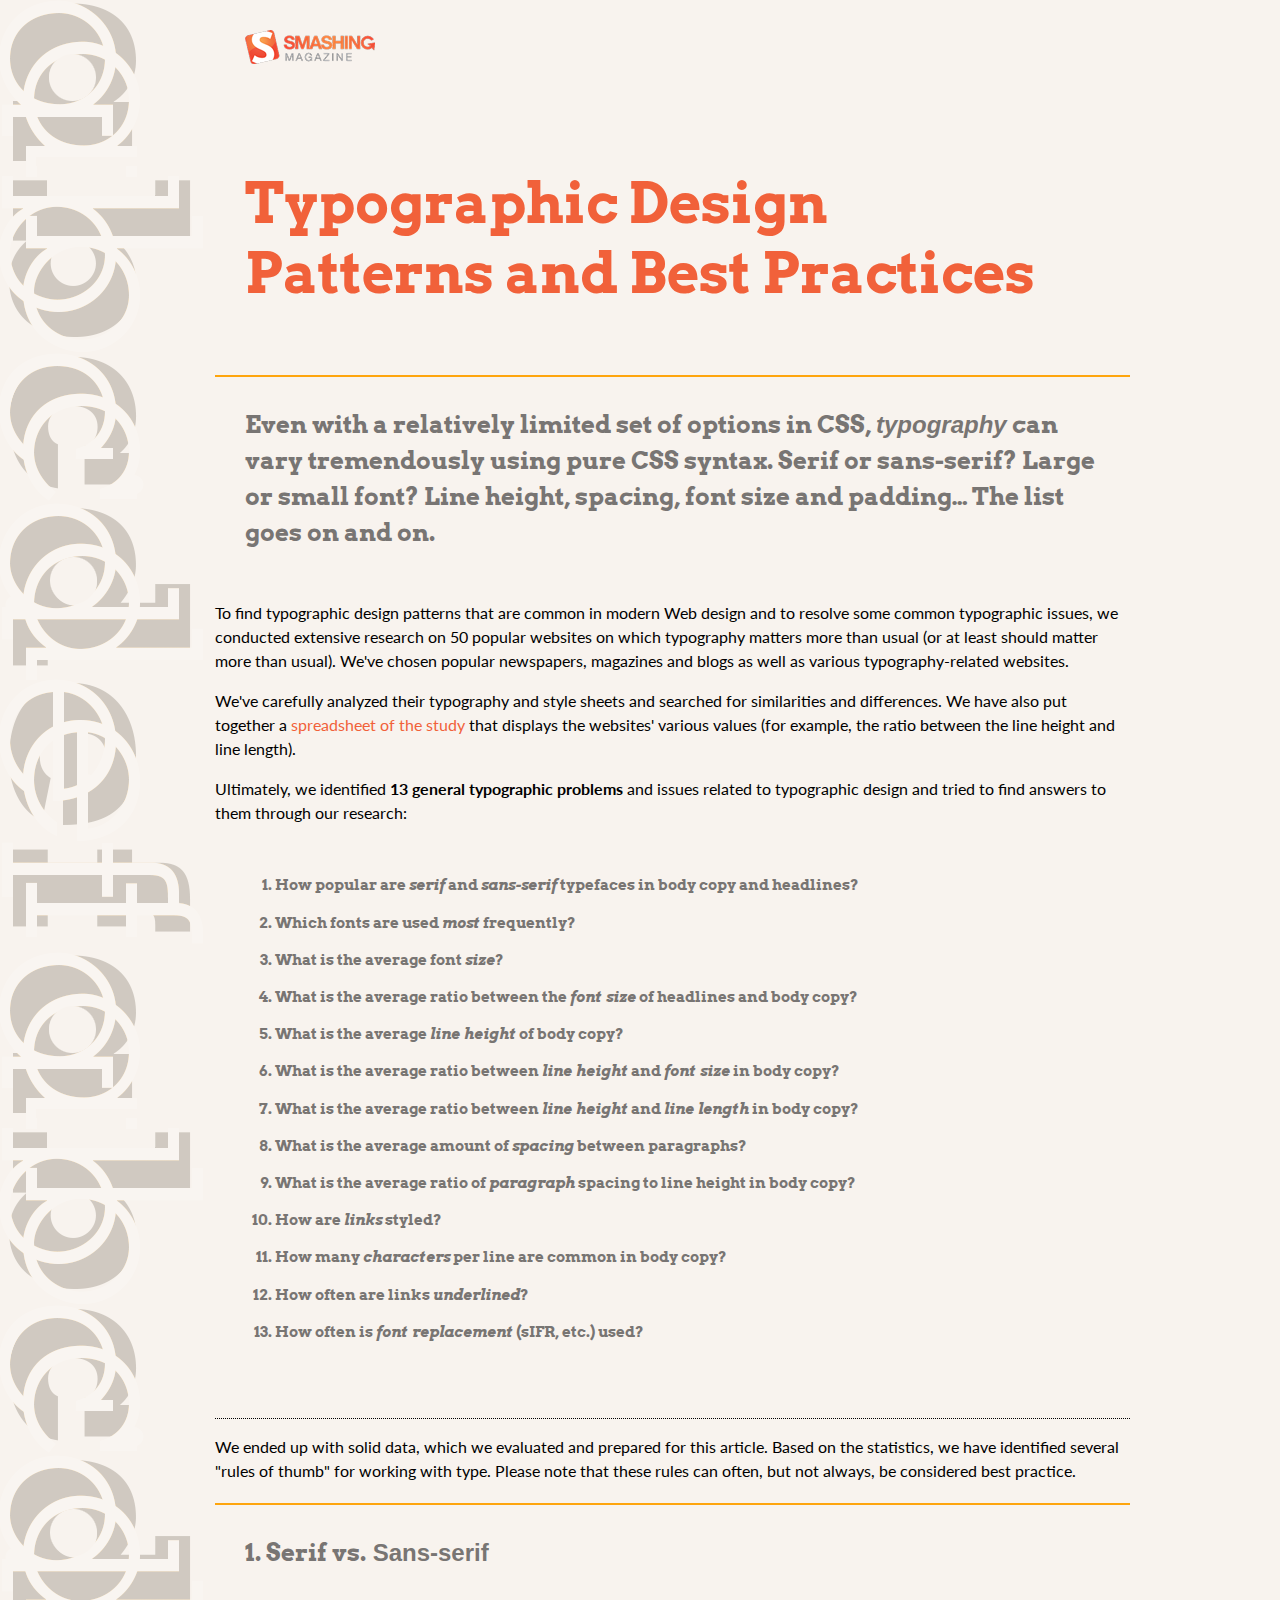
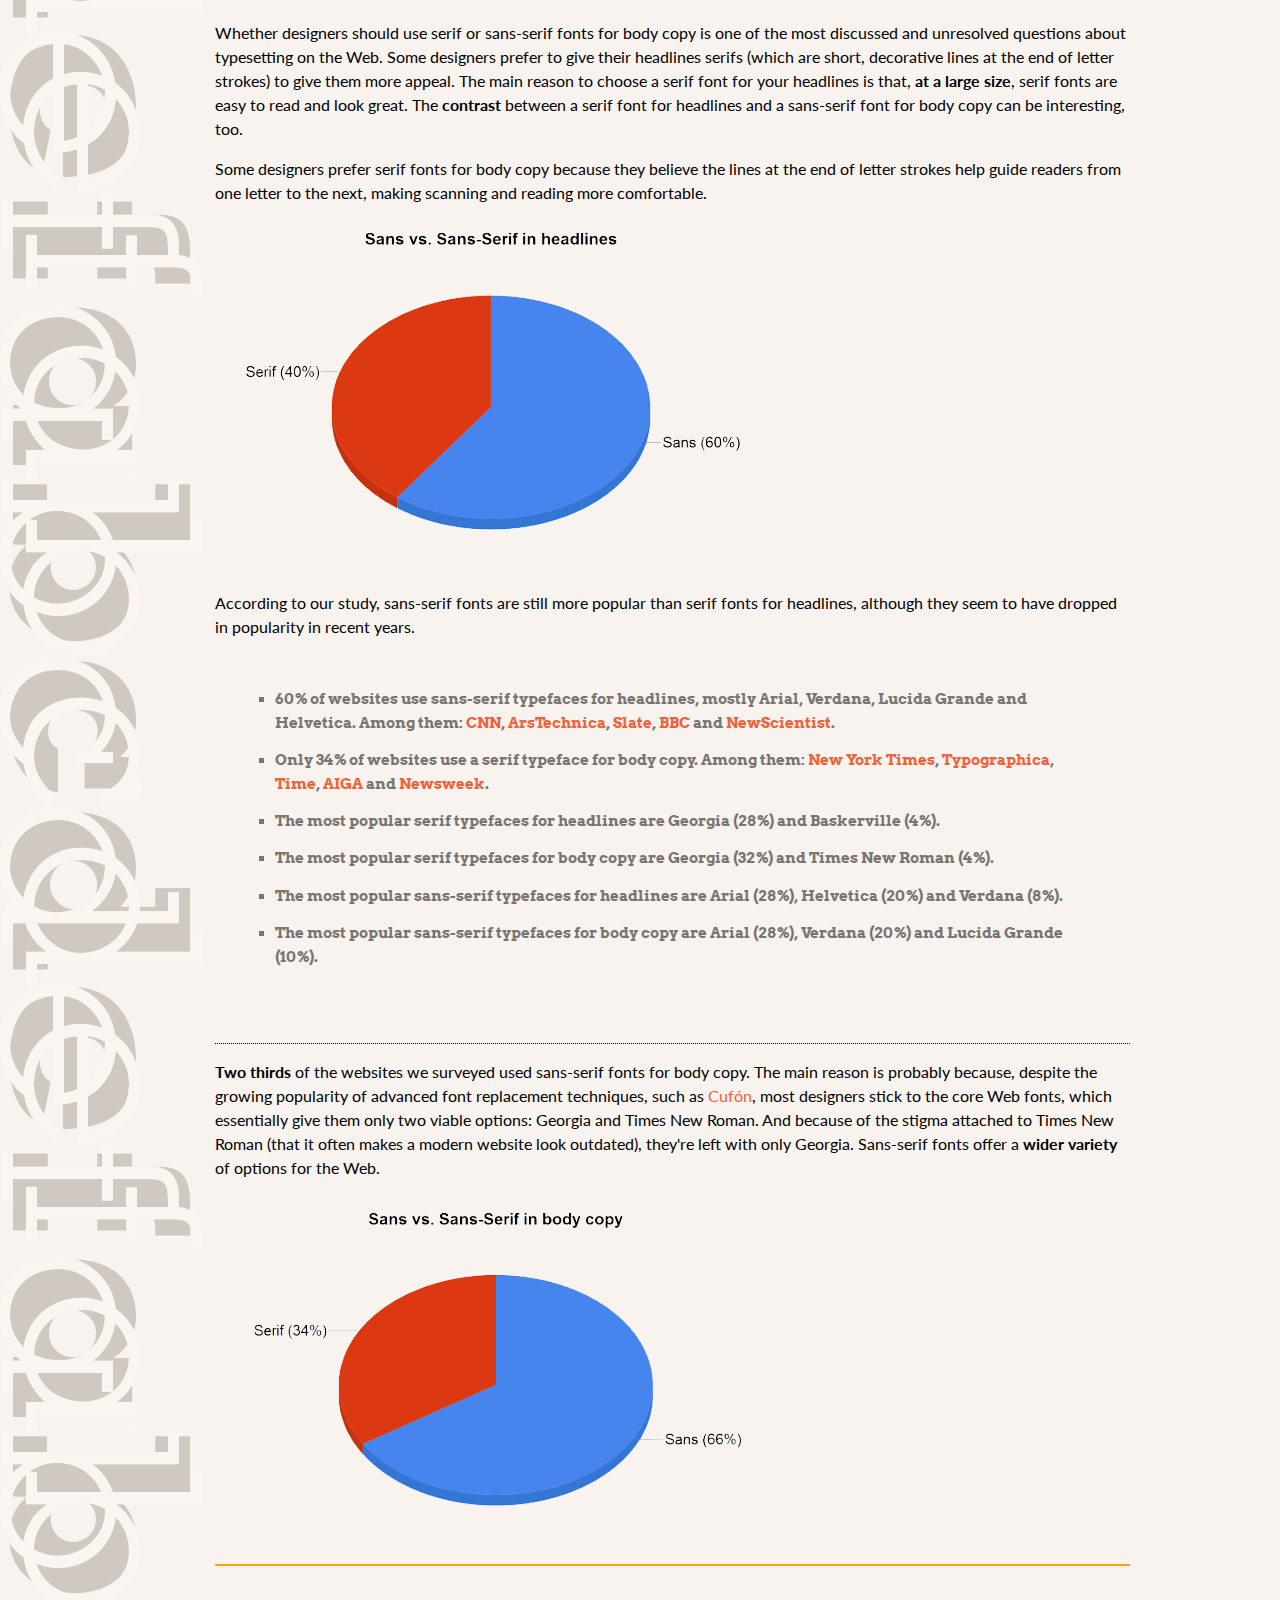
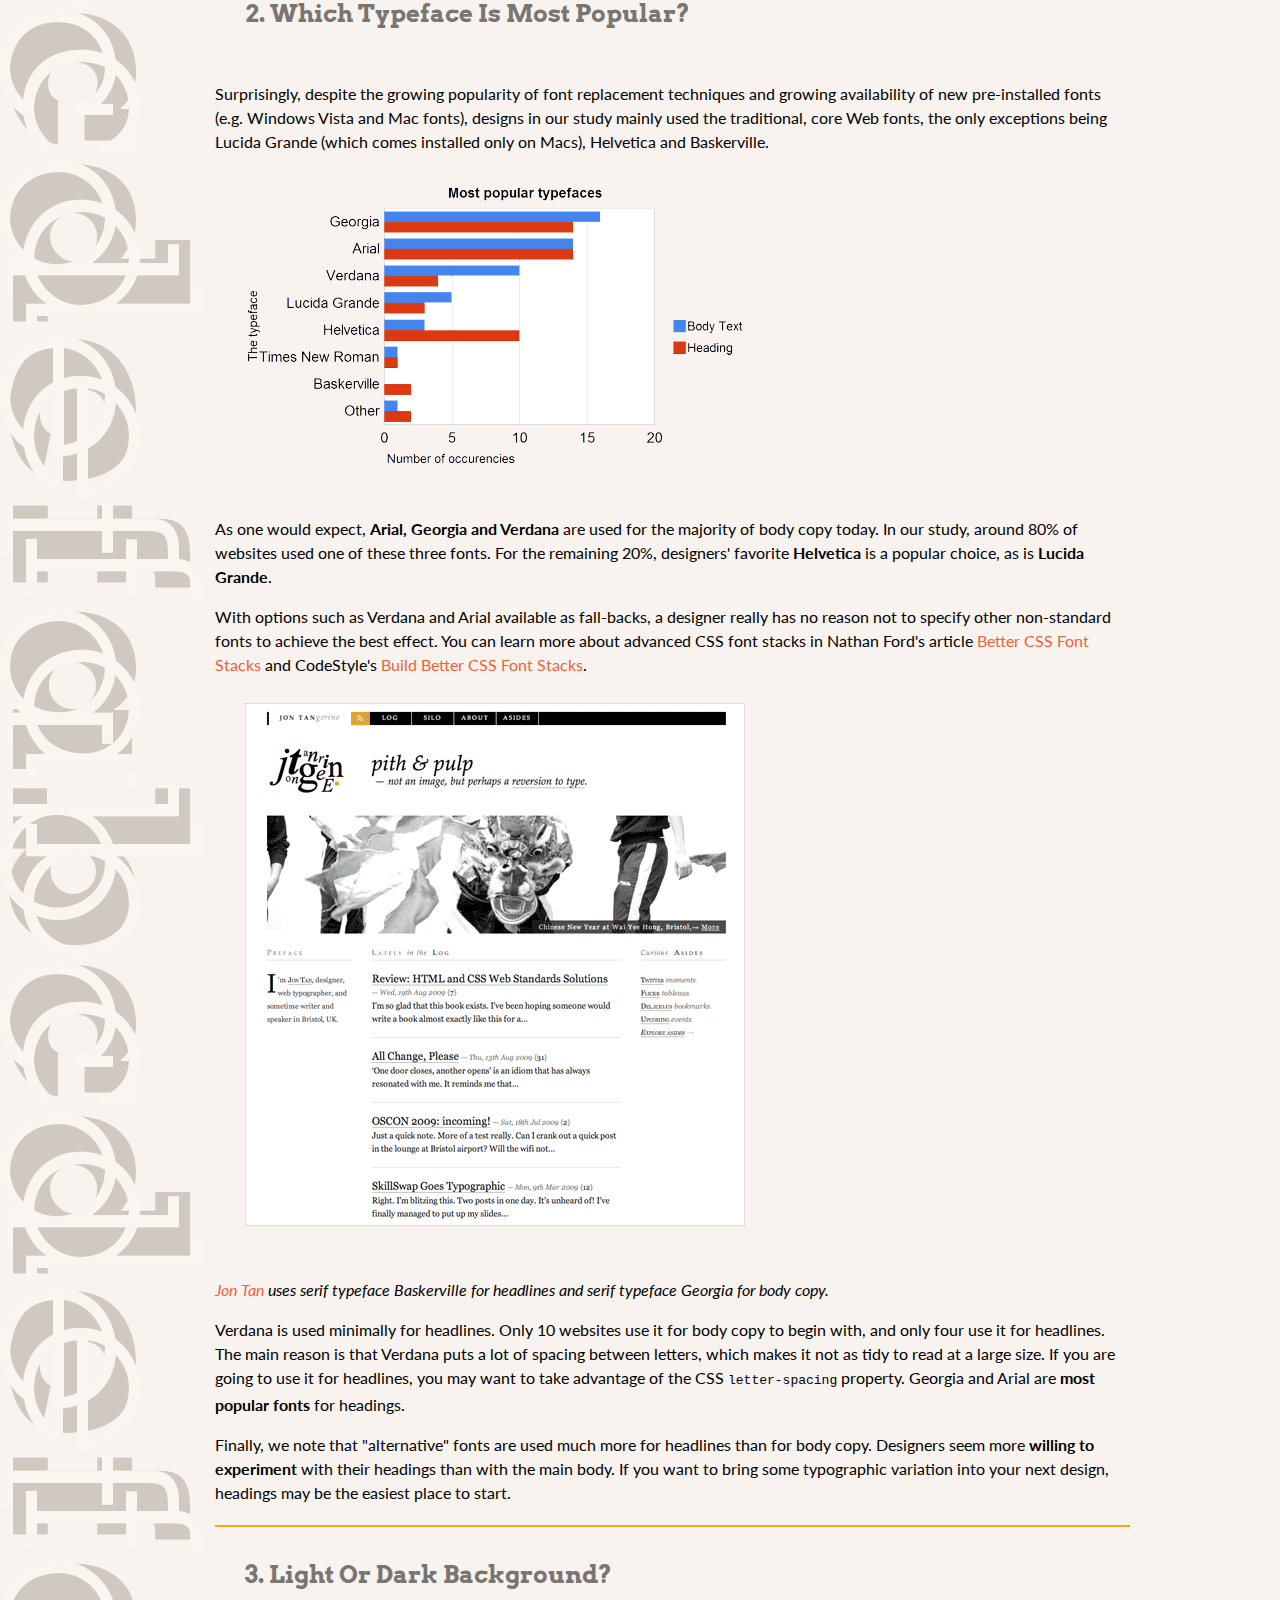
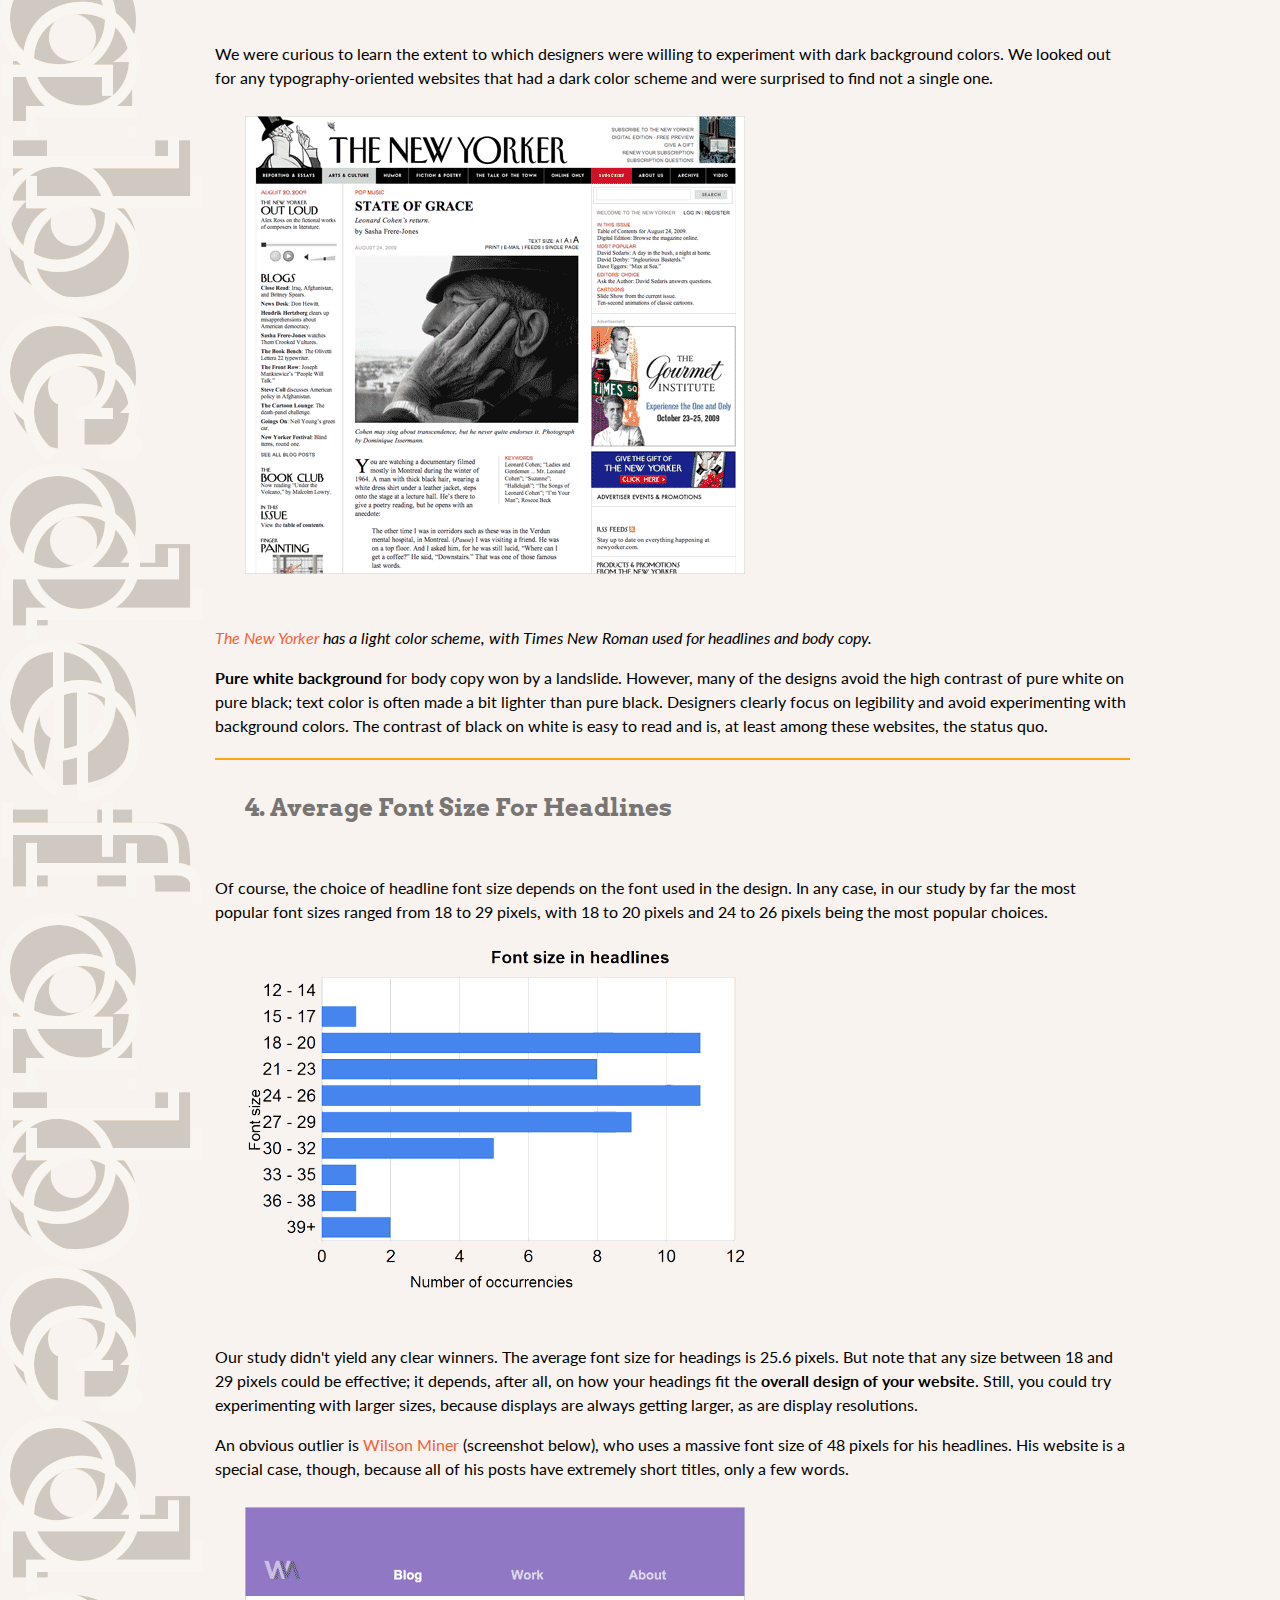
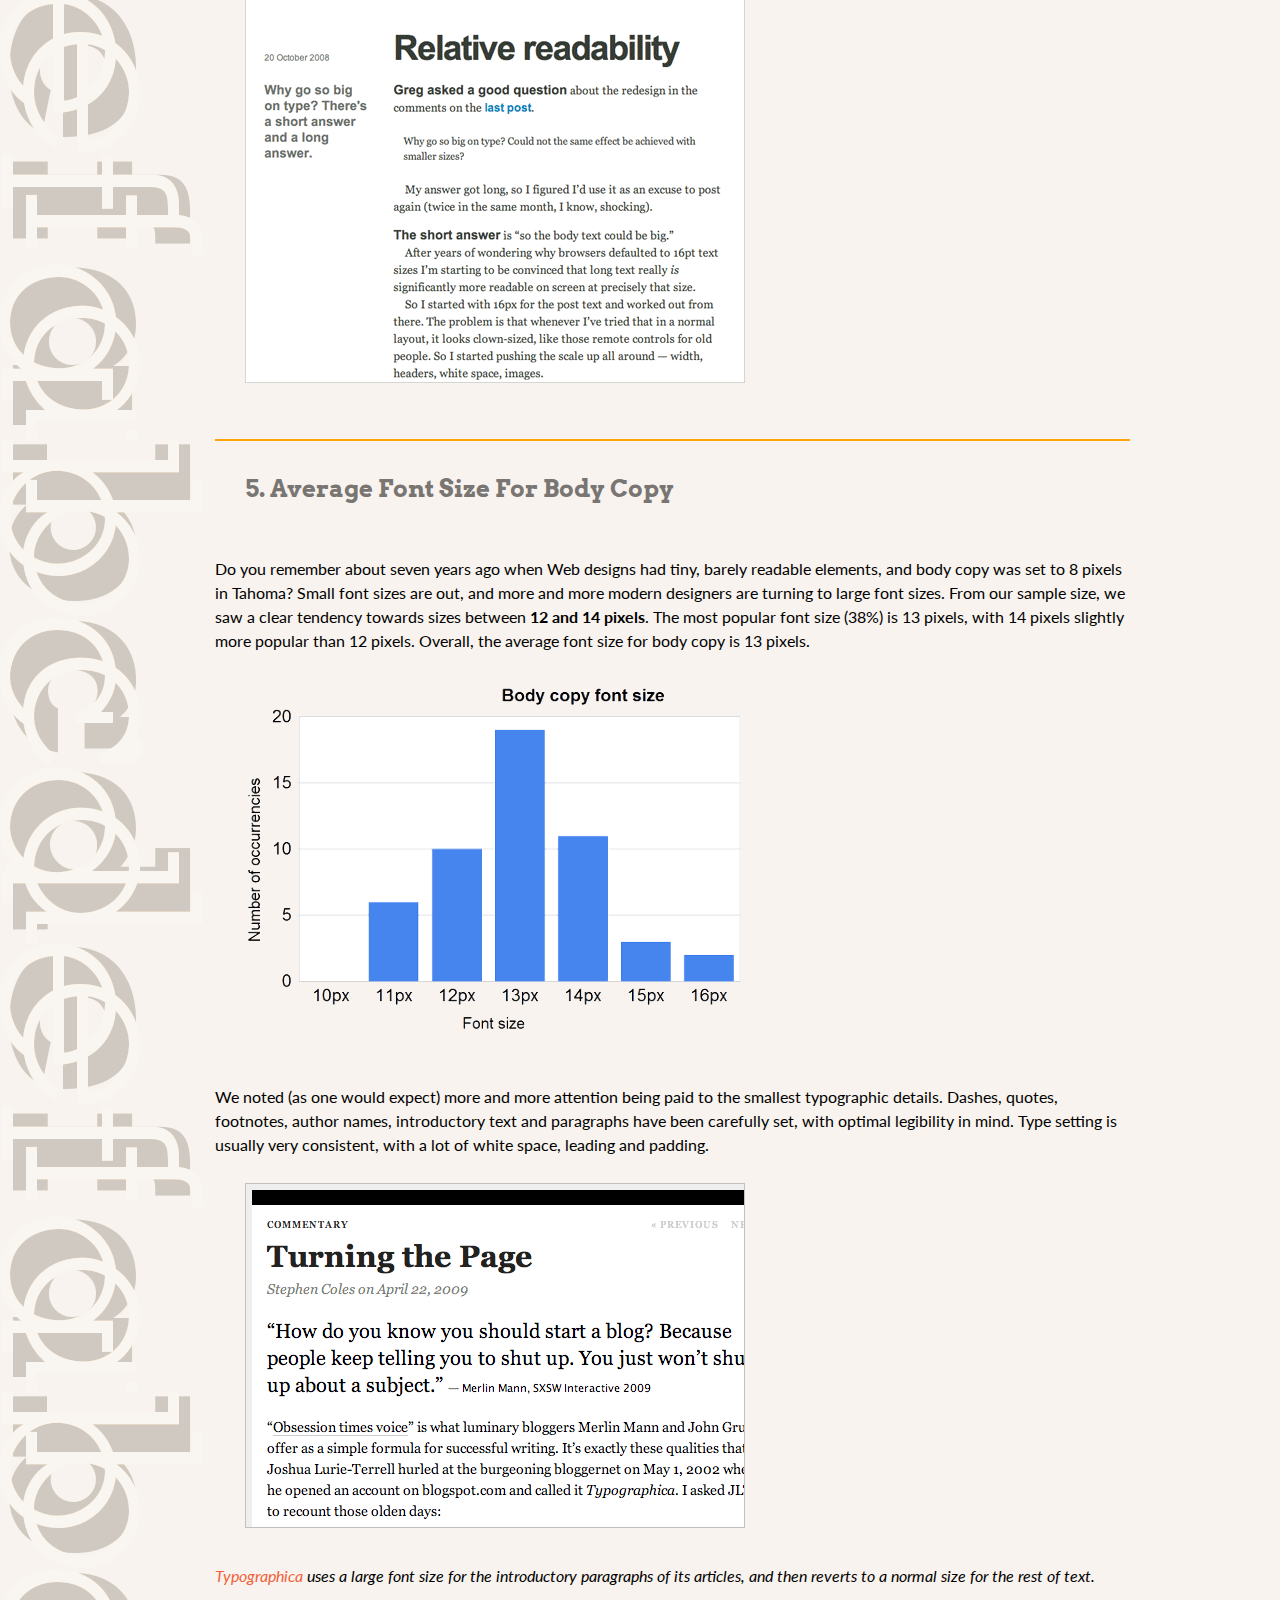
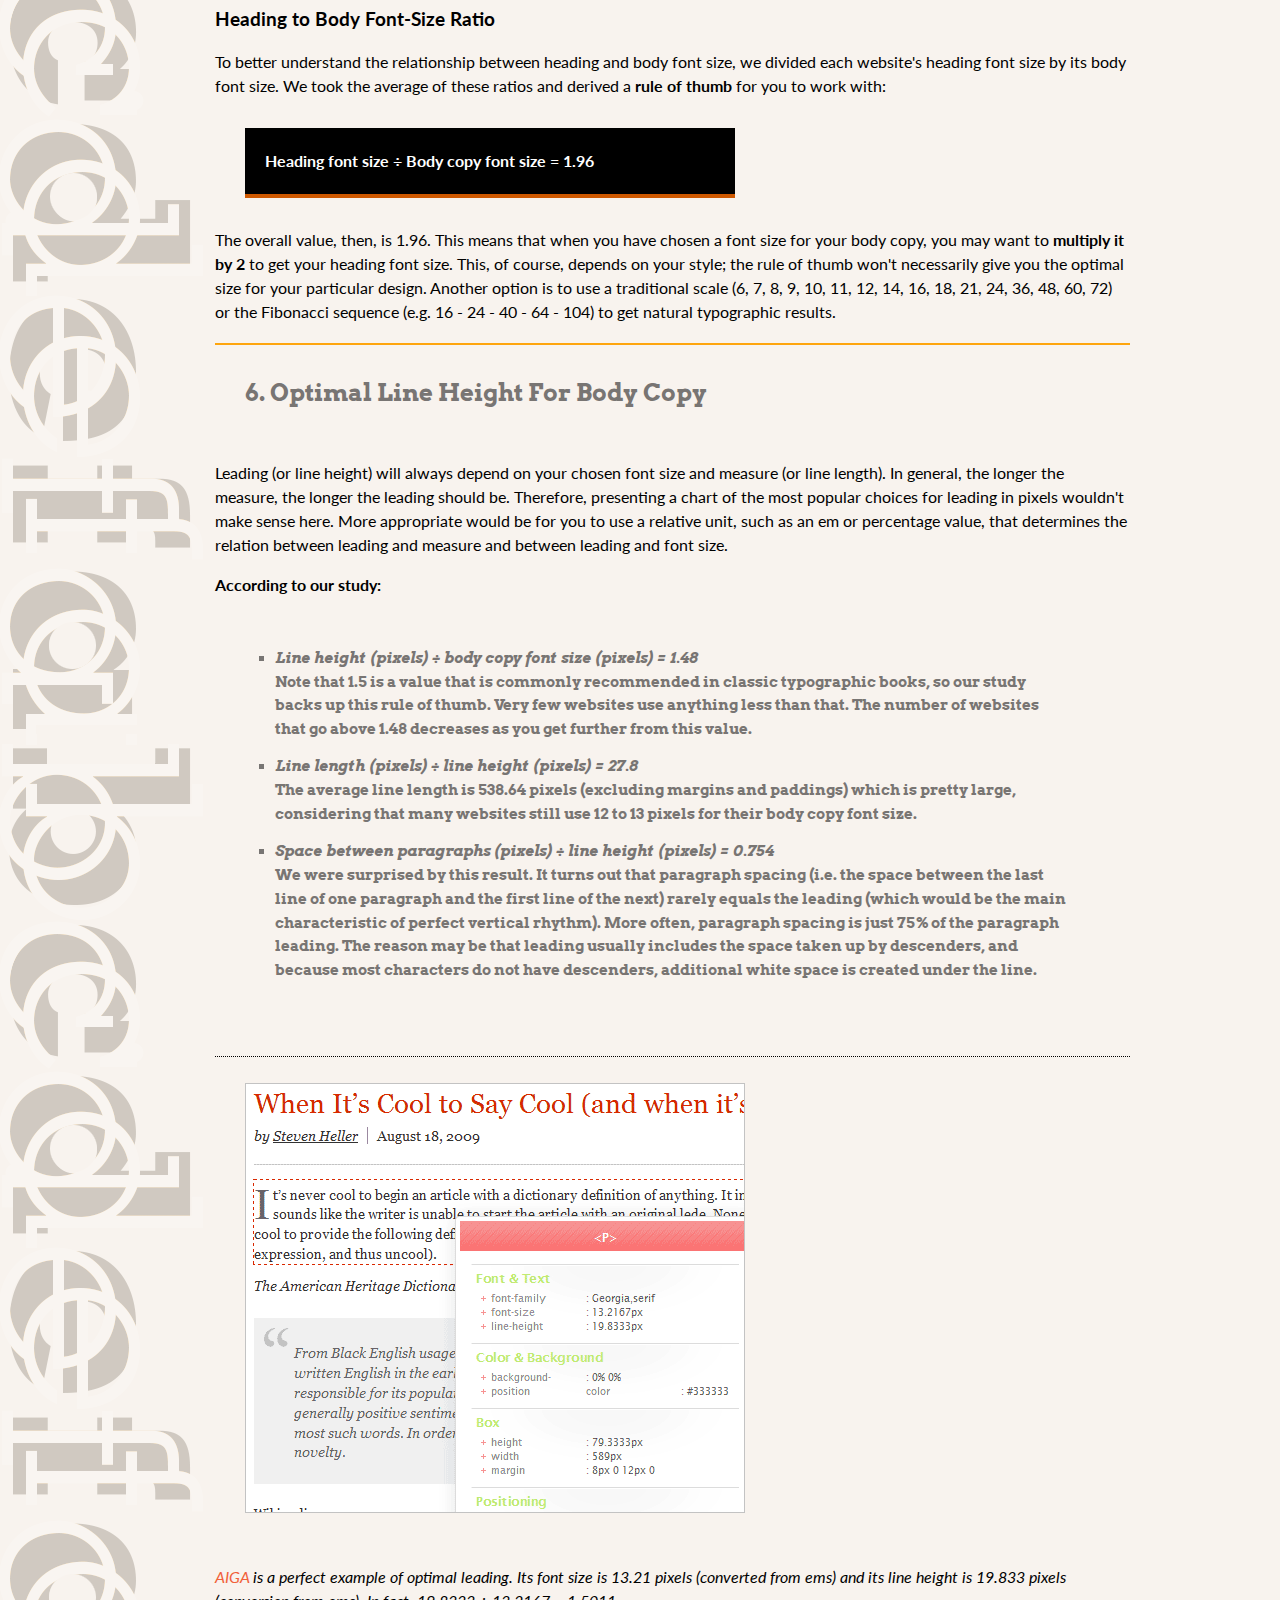
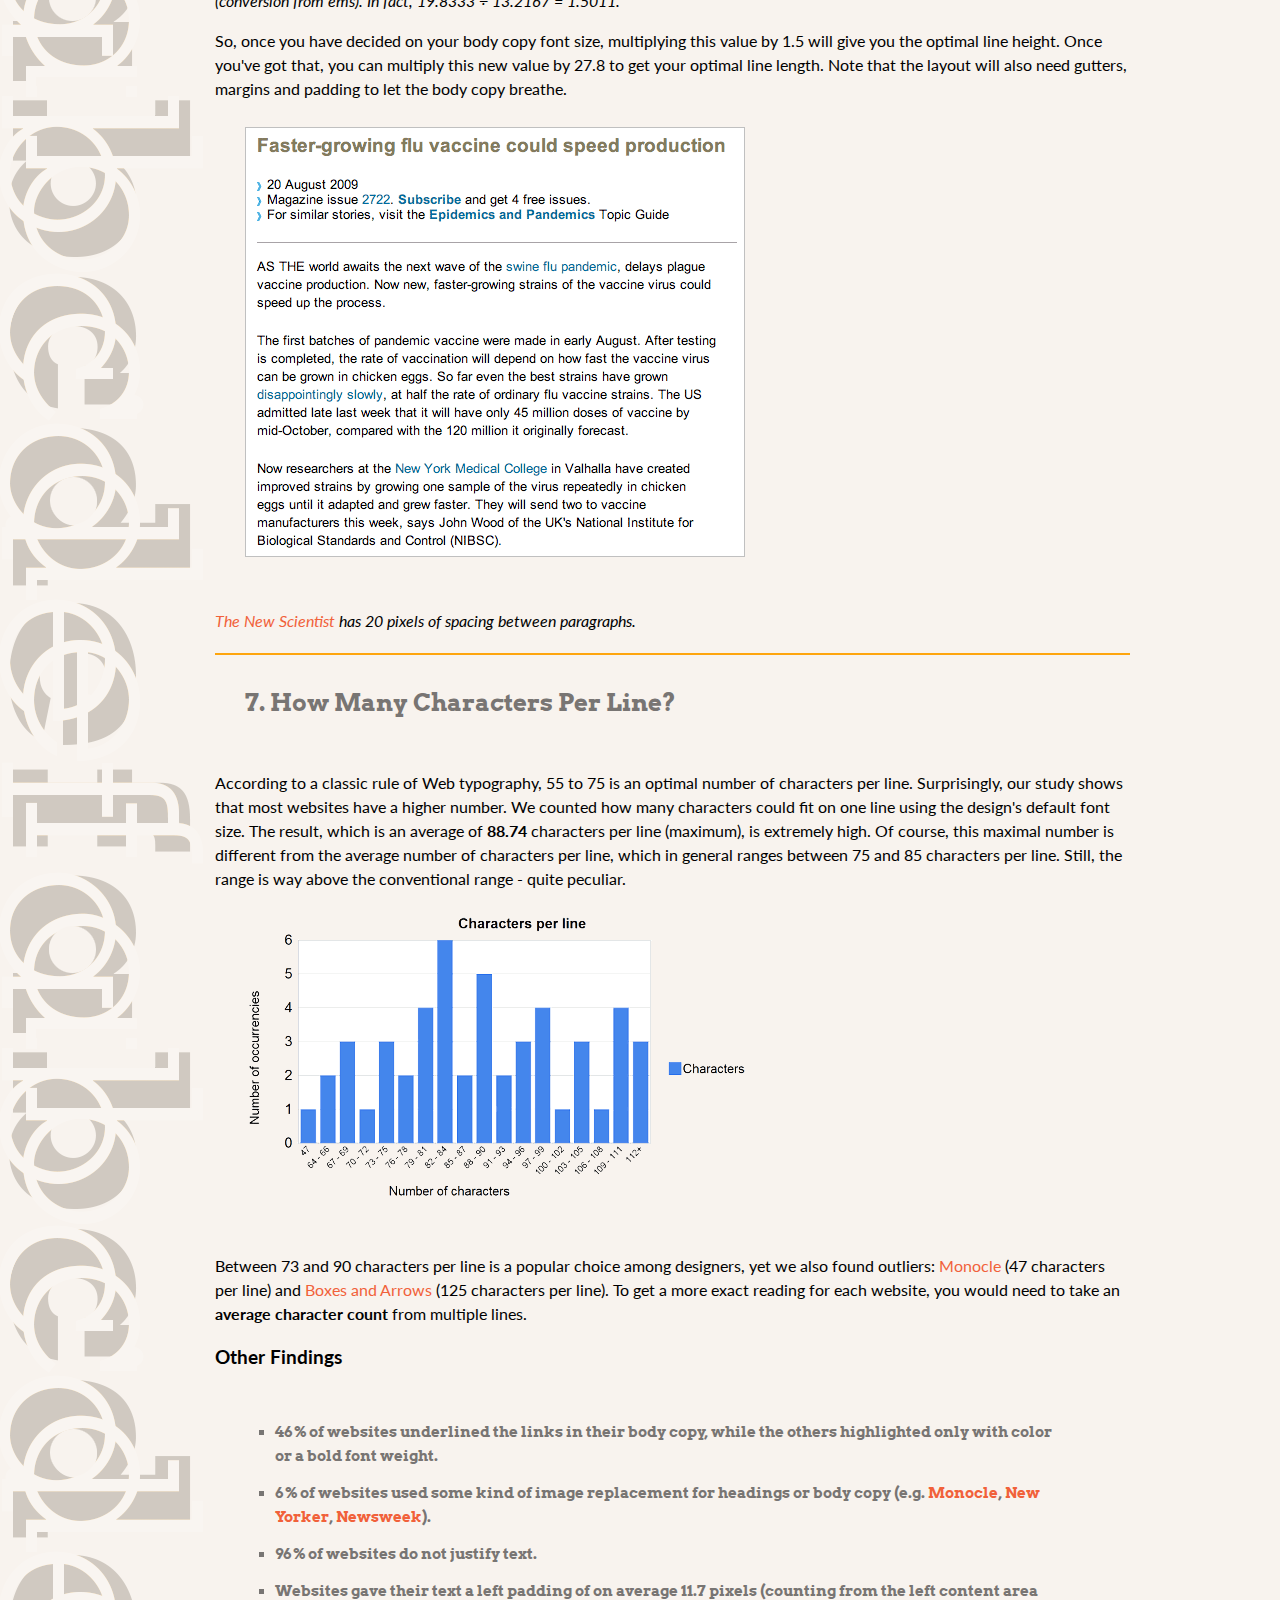
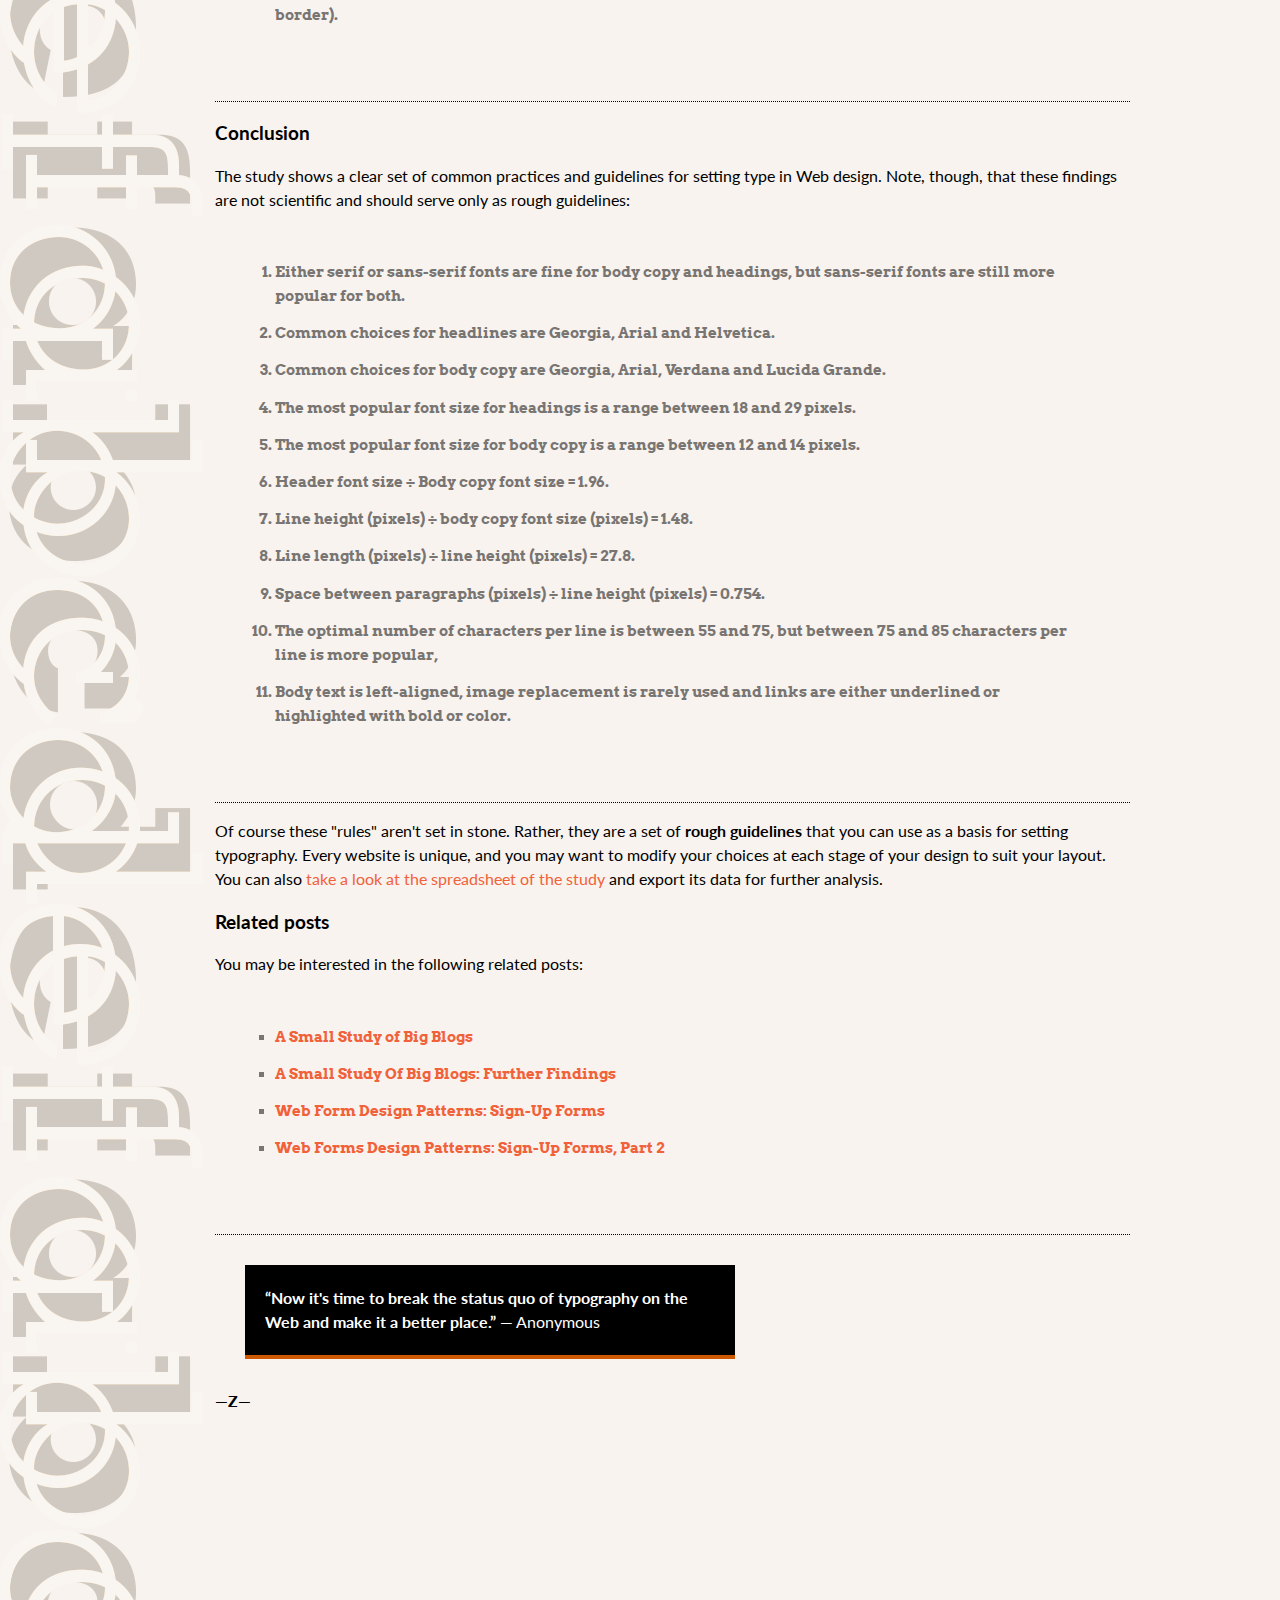
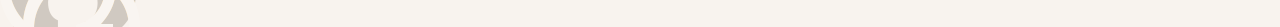
==== index.html @ 41c6cc21 "Assignment 11" ====
<!doctype html>

<html>

  <head>
  
    	<meta charset="utf-8">
    
    	<link rel="stylesheet" href="style.css">
    	
    	<link href='http://fonts.googleapis.com/css?family=Arvo' rel='stylesheet' type='text/css'>
    	
    	<link href='http://fonts.googleapis.com/css?family=Lato:300,400' rel='stylesheet' type='text/css'>
	
    	<title>Typographic Design Patterns and Best Practices</title>
    
	</head>

<body>

			<img src="images/logo.png" alt="Smashing Magazine">

        <h1>
            <a href="http://www.smashingmagazine.com/2009/08/20/typographic-design-survey-best-practices-from-the-best-blogs/"> Typographic Design<br> Patterns and Best Practices
            </a>
        </h1>

        <h2>Even with a relatively limited set of options in CSS, <i class="feet">typography</i> can vary tremendously using pure CSS syntax. Serif or sans-serif? Large or small font? Line height, spacing, font size and padding&hellip; The list goes on and on.</h2>
        
        <p>To find typographic design patterns that are common in modern Web design and to resolve some common typographic issues, we conducted extensive research on 50 popular websites on which typography matters more than usual (or at least should matter more than usual). We've chosen popular newspapers, magazines and blogs as well as various typography-related websites.</p>
        
        <p>We've carefully analyzed their typography and style sheets and searched for similarities and differences. We have also put together a <a href="http://spreadsheets.google.com/ccc?key=0AsK4MoYiBVMldE12V3FJYk95YVRUZ18xNDJNOVRrSHc&amp;hl=de">spreadsheet of the study</a> that displays the websites' various values (for example, the ratio between the line height and line length).</p>
        
        <p>Ultimately, we identified <strong>13 general typographic problems</strong> and issues related to typographic design and tried to find answers to them through our research:</p>
        
        <ol>
          <li>How popular are <em>serif</em> and <em>sans-serif</em> typefaces in body copy and headlines?</li>
          <li>Which fonts are used <em>most</em> frequently?</li>
          <li>What is the average font <em>size</em>?</li>
          <li>What is the average ratio between the <em>font size</em> of headlines and body copy?</li>
          <li>What is the average <em>line height</em> of body copy?</li>
          <li>What is the average ratio between <em>line height</em> and <em>font size</em> in body copy?</li>
          <li>What is the average ratio between <em>line height</em> and <em>line length</em> in body copy?</li>
          <li>What is the average amount of <em>spacing</em> between paragraphs?</li>
          <li>What is the average ratio of <em>paragraph</em> spacing to line height in body copy?</li>
          <li>How are <em>links</em> styled?</li>
          <li>How many <em>characters</em> per line are common in body copy?</li>
          <li>How often are links <em>underlined</em>?</li>
          <li>How often is <em>font replacement</em> (sIFR, etc.) used?</li>
        </ol>
        
        <p>We ended up with solid data, which we evaluated and prepared for this article. Based on the statistics, we have identified several "rules of thumb" for working with type. Please note that these rules can often, but not always, be considered best practice.</p>
        
        <h2>1. Serif vs.<b class="feet"> Sans-serif</b></h2>
        
        <p>Whether designers should use serif or sans-serif fonts for body copy is one of the most discussed and unresolved questions about typesetting on the Web. Some designers prefer to give their headlines serifs (which are short, decorative lines at the end of letter strokes) to give them more appeal. The main reason to choose a serif font for your headlines is that, <strong>at a large size</strong>, serif fonts are easy to read and look great. The <strong>contrast</strong> between a serif font for headlines and a sans-serif font for body copy can be interesting, too.</p>
        
        <p>Some designers prefer serif fonts for body copy because they believe the lines at the end of letter strokes help guide readers from one letter to the next, making scanning and reading more comfortable.</p>
        
        <p><img src="images/sans-headlines.png" alt="Sans-headlines in Typographic Design Patterns and Best Practices " width="500" height="308" /></p>
        
        <p>According to our study, sans-serif fonts are still more popular than serif fonts for headlines, although they seem to have dropped in popularity in recent years.</p>
        
        <ul>
          <li>60% of websites use sans-serif typefaces for headlines, mostly Arial, Verdana, Lucida Grande and Helvetica. Among them: 
              <a href="http://www.cnn.com">CNN</a>,
              <a href="http://www.arstechnica.com">ArsTechnica</a>,
              <a href="http://www.slate.com">Slate</a>,
              <a href="http://news.bbc.co.uk">BBC</a> and
              <a href="http://www.newscientist.com">NewScientist</a>.</li>
          <li>Only 34% of websites use a serif typeface for body copy. Among them: 
            <a href="http://www.nytimes.com">New York Times</a>,
            <a href="http://www.typographica.org">Typographica</a>,
            <a href="http://www.time.com">Time</a>,
            <a href="http://www.aiga.org">AIGA</a> and
            <a href="http://www.newsweek.com">Newsweek</a>.</li>
          <li>The most popular serif typefaces for headlines are Georgia (28%) and Baskerville (4%).</li>
          <li>The most popular serif typefaces for body copy are Georgia (32%) and Times New Roman (4%).</li>
          <li>The most popular sans-serif typefaces for headlines are Arial (28%), Helvetica (20%) and Verdana (8%).</li>
          <li>The most popular sans-serif typefaces for body copy are Arial (28%), Verdana (20%) and Lucida Grande (10%).</li>
        </ul>
        
        <p><strong>Two thirds</strong> of the websites we surveyed used sans-serif fonts for body copy. The main reason is probably because, despite the growing popularity of advanced font replacement techniques, such as <a href="http://wiki.github.com/sorccu/cufon/about">Cuf&oacute;n</a>, most designers stick to the core Web fonts, which essentially give them only two viable options: Georgia and Times New Roman. And because of the stigma attached to Times New Roman (that it often makes a modern website look outdated), they're left with only Georgia. Sans-serif fonts offer a <strong>wider variety</strong> of options for the Web.</p>
        
        <p><img src="images/serif-body-copy.png" alt="Serif-body-copy in Typographic Design Patterns and Best Practices " width="500" height="302" /></p>
        
        <h2>2. Which Typeface Is Most Popular?</h2>
        
        <p>Surprisingly, despite the growing popularity of font replacement techniques and growing availability of new pre-installed fonts (e.g. Windows Vista and Mac fonts), designs in our study mainly used the traditional, core Web fonts, the only exceptions being Lucida Grande (which comes installed only on Macs), Helvetica and Baskerville.</p>
        
        <p><img src="images/most-popular-typefaces.png" alt="Most-popular-typefaces in Typographic Design Patterns and Best Practices " width="500" height="285" /></p>
        
        <p>As one would expect, <strong>Arial, Georgia and Verdana</strong> are used for the majority of body copy today. In our study, around 80% of websites used one of these three fonts. For the remaining 20%, designers' favorite <strong>Helvetica</strong> is a popular choice, as is <strong>Lucida Grande</strong>.</p>
        
        <p>With options such as Verdana and Arial available as fall-backs, a designer really has no reason not to specify other non-standard fonts to achieve the best effect. You can learn more about advanced CSS font stacks in Nathan Ford's article <a href="http://unitinteractive.com/blog/2008/06/26/better-css-font-stacks/">Better CSS Font Stacks</a> and CodeStyle's <a href="http://www.codestyle.org/css/font-family/BuildBetterCSSFontStacks.shtml">Build Better CSS Font Stacks</a>.</p>
        
        <div class="image-hover"><p><a href="http://jontangerine.com/"><img src="images/jontan.gif" alt="Jontan in Typographic Design Patterns and Best Practices " width="500" height="523" /></a></div>

        <p><em><a href="http://jontangerine.com/">Jon Tan</a> uses serif typeface Baskerville for headlines and serif typeface Georgia for body copy.</em></p>
        
        <p>Verdana is used minimally for headlines. Only 10 websites use it for body copy to begin with, and only four use it for headlines. The main reason is that Verdana puts a lot of spacing between letters, which makes it not as tidy to read at a large size. If you are going to use it for headlines, you may want to take advantage of the CSS <code>letter-spacing</code> property. Georgia and Arial are <strong>most popular fonts</strong> for headings.</p>
        <p>Finally, we note that "alternative" fonts are used much more for headlines than for body copy. Designers seem more <strong>willing to experiment</strong> with their headings than with the main body. If you want to bring some typographic variation into your next design, headings may be the easiest place to start.</p>
        
        <h2>3. Light Or Dark Background?</h2>
        
        <p>We were curious to learn the extent to which designers were willing to experiment with dark background colors. We looked out for any typography-oriented websites that had a dark color scheme and were surprised to find not a single one.</p>
        
        <div class="image-hover"><p>
            <a href="http://www.newyorker.com/arts/critics/musical/2009/08/24/090824crmu_music_frerejones">
            <img src="images/ny.gif" alt="Ny in Typographic Design Patterns and Best Practices " width="500" height="458" />
            </a></div>

            <p><em><a href="http://www.newyorker.com/arts/critics/musical/2009/08/24/090824crmu_music_frerejones">The New Yorker</a> has a light color scheme, with Times New Roman used for headlines and body copy.</em>
        </p>
        
        <p><strong>Pure white background</strong> for body copy won by a landslide. However, many of the designs avoid the high contrast of pure white on pure black; text color is often made a bit lighter than pure black. Designers clearly focus on legibility and avoid experimenting with background colors. The contrast of black on white is easy to read and is, at least among these websites, the status quo.</p>
        
        <h2>4. Average Font Size For Headlines</h2>
        
        <p>Of course, the choice of headline font size depends on the font used in the design. In any case, in our study by far the most popular font sizes ranged from 18 to 29 pixels, with 18 to 20 pixels and 24 to 26 pixels being the most popular choices.</p>
        
        <p><img src="images/font-size-headlines.png" alt="Font-size-headlines in Typographic Design Patterns and Best Practices " width="500" height="343" /></p>
        
        <p>Our study didn't yield any clear winners. The average font size for headings is 25.6 pixels. But note that any size between 18 and 29 pixels could be effective; it depends, after all, on how your headings fit the <strong>overall design of your website</strong>. Still, you could try experimenting with larger sizes, because displays are always getting larger, as are display resolutions.</p>
        
        <p>An obvious outlier is <a href="http://www.wilsonminer.com/">Wilson Miner</a> (screenshot below), who uses a massive font size of 48 pixels for his headlines. His website is a special case, though, because all of his posts have extremely short titles, only a few words.</p>
        
        <div class="image-hover"><p><a href="http://www.wilsonminer.com/"><img src="images/miner.gif" alt="Miner in Typographic Design Patterns and Best Practices " width="500" height="476" /></a></p></div>
        
        <h2>5. Average Font Size For Body Copy</h2>
        
        <p>Do you remember about seven years ago when Web designs had tiny, barely readable elements, and body copy was set to 8 pixels in Tahoma? Small font sizes are out, and more and more modern designers are turning to large font sizes. From our sample size, we saw a clear tendency towards sizes between <strong>12 and 14 pixels</strong>. The most popular font size (38%) is 13 pixels, with 14 pixels slightly more popular than 12 pixels. Overall, the average font size for body copy is 13 pixels.</p>
        
        <p><img src="images/body-copy-font-size.png" alt="Body-copy-font-size in Typographic Design Patterns and Best Practices " width="500" height="354" /></p>
        
        <p>We noted (as one would expect) more and more attention being paid to the smallest typographic details. Dashes, quotes, footnotes, author names, introductory text and paragraphs have been carefully set, with optimal legibility in mind. Type setting is usually very consistent, with a lot of white space, leading and padding.</p>
        
        <p><img src="images/turning.gif" alt="Turning in Typographic Design Patterns and Best Practices " width="500" height="345" />
        <br />
        <em><a href="http://new.typographica.org/">Typographica</a> uses a large font size for the introductory paragraphs of its articles, and then reverts to a normal size for the rest of text.</em></p>
        
        <h3>Heading to Body Font-Size Ratio</h3>
        
        <p>To better understand the relationship between heading and body font size, we divided each website's heading font size by its body font size. We took the average of these ratios and derived a <strong>rule of thumb</strong> for you to work with:</p>
        <blockquote>
          <p><strong>Heading font size &divide; Body copy font size = 1.96</strong></p>
        </blockquote>
        
        <p>The overall value, then, is 1.96. This means that when you have chosen a font size for your body copy, you may want to <strong>multiply it by 2</strong> to get your heading font size. This, of course, depends on your style; the rule of thumb won't necessarily give you the optimal size for your particular design. Another option is to use a traditional scale (6, 7, 8, 9, 10, 11, 12, 14, 16, 18, 21, 24, 36, 48, 60, 72) or the Fibonacci sequence (e.g. 16 - 24 - 40 - 64 - 104) to get natural typographic results.</p>
        
        <h2>6. Optimal Line Height For Body Copy</h2>
        
        <p>Leading (or line height) will always depend on your chosen font size and measure (or line length). In general, the longer the measure, the longer the leading should be. Therefore, presenting a chart of the most popular choices for leading in pixels wouldn't make sense here. More appropriate would be for you to use a relative unit, such as an em or percentage value, that determines the relation between leading and measure and between leading and font size.</p>
        
        <p><b>According to our study:</b></p>
        
        <ul>
          <li><i>Line height (pixels) &divide; body copy font size (pixels) = 1.48</i>
          <br />
          Note that 1.5 is a value that is commonly recommended in classic typographic books, so our study backs up this rule of thumb. Very few websites use anything less than that. The number of websites that go above 1.48 decreases as you get further from this value.</li>
          <li><i>Line length (pixels) &divide; line height (pixels) = 27.8</i>
          <br />
          The average line length is 538.64 pixels (excluding margins and paddings) which is pretty large, considering that many websites still use 12 to 13 pixels for their body copy font size.</li>
          <li><i>Space between paragraphs (pixels) &divide; line height (pixels) = 0.754</i>
          <br />
          We were surprised by this result. It turns out that paragraph spacing (i.e. the space between the last line of one paragraph and the first line of the next) rarely equals the leading (which would be the main characteristic of perfect vertical rhythm). More often, paragraph spacing is just 75% of the paragraph leading. The reason may be that leading usually includes the space taken up by descenders, and because most characters do not have descenders, additional white space is created under the line.</li>
        </ul>
        
        <div class="image-hover"><p><a href="http://aiga.org/content.cfm/when-its-cool-to-say-cool"><img src="images/aiga.gif" alt="Aiga in Typographic Design Patterns and Best Practices " width="500" height="430" /></a></p></div>
        
        <p><em><a href="http://aiga.org/content.cfm/when-its-cool-to-say-cool">AIGA</a> is a perfect example of optimal leading. Its font size is 13.21 pixels (converted from ems) and its line height is 19.833 pixels (conversion from ems). In fact, 19.8333 &divide; 13.2167 = 1.5011.</em></p>
        
        <p>So, once you have decided on your body copy font size, multiplying this value by 1.5 will give you the optimal line height. Once you've got that, you can multiply this new value by 27.8 to get your optimal line length. Note that the layout will also need gutters, margins and padding to let the body copy breathe.</p>
        
        <p><img src="images/newsc.gif" alt="Newsc in Typographic Design Patterns and Best Practices " width="500" height="430" /></p>
        
        <p><em><a href="http://www.newscientist.com/">The New Scientist</a> has 20 pixels of spacing between paragraphs.</em></p>
        
        <h2>7. How Many Characters Per Line?</h2>
        
        <p>According to a classic rule of Web typography, 55 to 75 is an optimal number of characters per line. Surprisingly, our study shows that most websites have a higher number. We counted how many characters could fit on one line using the design's default font size. The result, which is an average of <strong>88.74</strong> characters per line (maximum), is extremely high. Of course, this maximal number is different from the average number of characters per line, which in general ranges between 75 and 85 characters per line. Still, the range is way above the conventional range - quite peculiar.</p>
        
        <p><img src="images/characters-per-line.png" alt="Characters-per-line in Typographic Design Patterns and Best Practices " width="500" height="285" /></p>
        
        <p>Between 73 and 90 characters per line is a popular choice among designers, yet we also found outliers: <a href="http://monocle.com/sections/edits/Magazine-Articles/If-you-please-sir-/">Monocle</a> (47 characters per line) and <a href="http://boxesandarrows.com/">Boxes and Arrows</a> (125 characters per line). To get a more exact reading for each website, you would need to take an <strong>average character count</strong> from multiple lines.</p>
        
        <h3>Other Findings</h3>
        
        <ul>
          <li>46% of websites underlined the links in their body copy, while the others highlighted only with color or a bold font weight.</li>
          <li>6% of websites used some kind of image replacement for headings or body copy (e.g. <a href="http://monocle.com/sections/edits/Magazine-Articles/If-you-please-sir-/">Monocle</a>, <a href="http://newyorker.com/">New Yorker</a>, <a href="http://newsweek.com/">Newsweek</a>).</li>
          <li>96% of websites do not justify text.</li>
          <li>Websites gave their text a left padding of on average 11.7 pixels (counting from the left content area border).</li>
        </ul>
        
        <h3>Conclusion</h3>
        
        <p>The study shows a clear set of common practices and guidelines for setting type in Web design. Note, though, that these findings are not scientific and should serve only as rough guidelines:</p>
        <ol>
          <li>Either serif or sans-serif fonts are fine for body copy and headings, but sans-serif fonts are still more popular for both.</li>
          <li>Common choices for headlines are Georgia, Arial and Helvetica.</li>
          <li>Common choices for body copy are Georgia, Arial, Verdana and Lucida Grande.</li>
          <li>The most popular font size for headings is a range between 18 and 29 pixels.</li>
          <li>The most popular font size for body copy is a range between 12 and 14 pixels.</li>
          <li>Header font size &divide; Body copy font size = 1.96.</li>
          <li>Line height (pixels) &divide; body copy font size (pixels) = 1.48.</li>
          <li>Line length (pixels) &divide; line height (pixels) = 27.8.</li>
          <li>Space between paragraphs (pixels) &divide; line height (pixels) = 0.754.</li>
          <li>The optimal number of characters per line is between 55 and 75, but between 75 and 85 characters per line is more popular,</li>
          <li>Body text is left-aligned, image replacement is rarely used and links are either underlined or highlighted with bold or color.</li>
        </ol>
        
        <p>Of course these "rules" aren't set in stone. Rather, they are a set of <strong>rough guidelines</strong> that you can use as a basis for setting typography. Every website is unique, and you may want to modify your choices at each stage of your design to suit your layout. You can also <a href="http://spreadsheets.google.com/ccc?key=0AsK4MoYiBVMldE12V3FJYk95YVRUZ18xNDJNOVRrSHc&amp;hl=de">take a look at the spreadsheet of the study</a> and export its data for further analysis.</p>
        
        <h3>Related posts</h3>
        
        <p>You may be interested in the following related posts:</p>
        
        <ul>
          <li><a href="http://www.smashingmagazine.com/2008/07/24/a-small-study-of-big-blogs/">A Small Study of Big Blogs</a></li>
          <li><a href="http://www.smashingmagazine.com/2008/07/31/a-small-survey-of-big-blogs-further-findings/">A Small Study Of Big Blogs: Further Findings</a></li>
          <li><a href="http://www.smashingmagazine.com/2008/07/04/web-form-design-patterns-sign-up-forms/">Web Form Design Patterns: Sign-Up Forms</a></li>
          <li><a href="http://www.smashingmagazine.com/2008/07/08/web-form-design-patterns-sign-up-forms-part-2/">Web Forms Design Patterns: Sign-Up Forms, Part 2</a></li>
        </ul>
      
      	<blockquote>  
        	<p><strong><q>Now it's time to break the status quo of typography on the Web and make it a better place.</q></strong> — Anonymous</p> 
        </blockquote>
        
        <p><b>—Z—</b></p>
        
    </body>
</html>
---- style.css ----
html	{
		font-family: 'Lato', sans-serif;
		line-height: 150%;
		background-image: url(images/type_background.png);
		background-color: #F8F3EE;
		-webkit-font-smoothing: antialiased;
  		}
  		
img		{
		margin-top: 10px;
		margin-bottom: 30px;
		margin-left: 30px;
  		}
  		
.image-hover:hover	{
		opacity: 0.6;
		}
       
body	{
		margin: 215px;
		margin-top: 20px;
		margin-right: 150px;
		}
		
		
h1		{
		font-family: 'Arvo', serif;
		font-size: 350%;
		line-height: 125%;
		color: #CE5800;
		padding: 30px;
		}
		
h2		{
		font-family: 'Arvo', serif;
		line-height: 150%;
		color: #787573;
		border-top: 2px solid #FEA50D;
		padding: 30px;
		}
		

blockquote	{
        border-bottom: 4px solid #CE5800;
        background-color: black;
        padding: 5px 20px;
        color: white;
        margin: 30px 30px;
        width: 450px;
		}
		
ul	{
		font-family: 'Arvo', serif;
		font-weight: bold;
		font-size: 93%;
		border-bottom: 1px dotted black;
		line-height: 160%;
		color: #787573;
		padding: 60px;
		padding-top: 20px;
		list-style:square;
		}
		
ol	{
		font-family: 'Arvo', serif;
		font-weight: bold;
		font-size: 93%;
		border-bottom: 1px dotted black;
		line-height: 160%;
		color: #787573;
		padding: 60px;
		padding-top: 20px;
		}
		
li		{
  		margin: .9em 0;
		}

		
b.feet, i.feet	{
		font-family: sans-serif;
		}
       
a:link 	{
    	text-decoration: none;
    	color: #F1613A;
		}

a:visited	{
    	text-decoration: none;
    	color: #FE1A00;
		}
		
a:hover	{
        color: #EA0000;
       	}
       	
a:active {
    	text-decoration: underline;
    	}
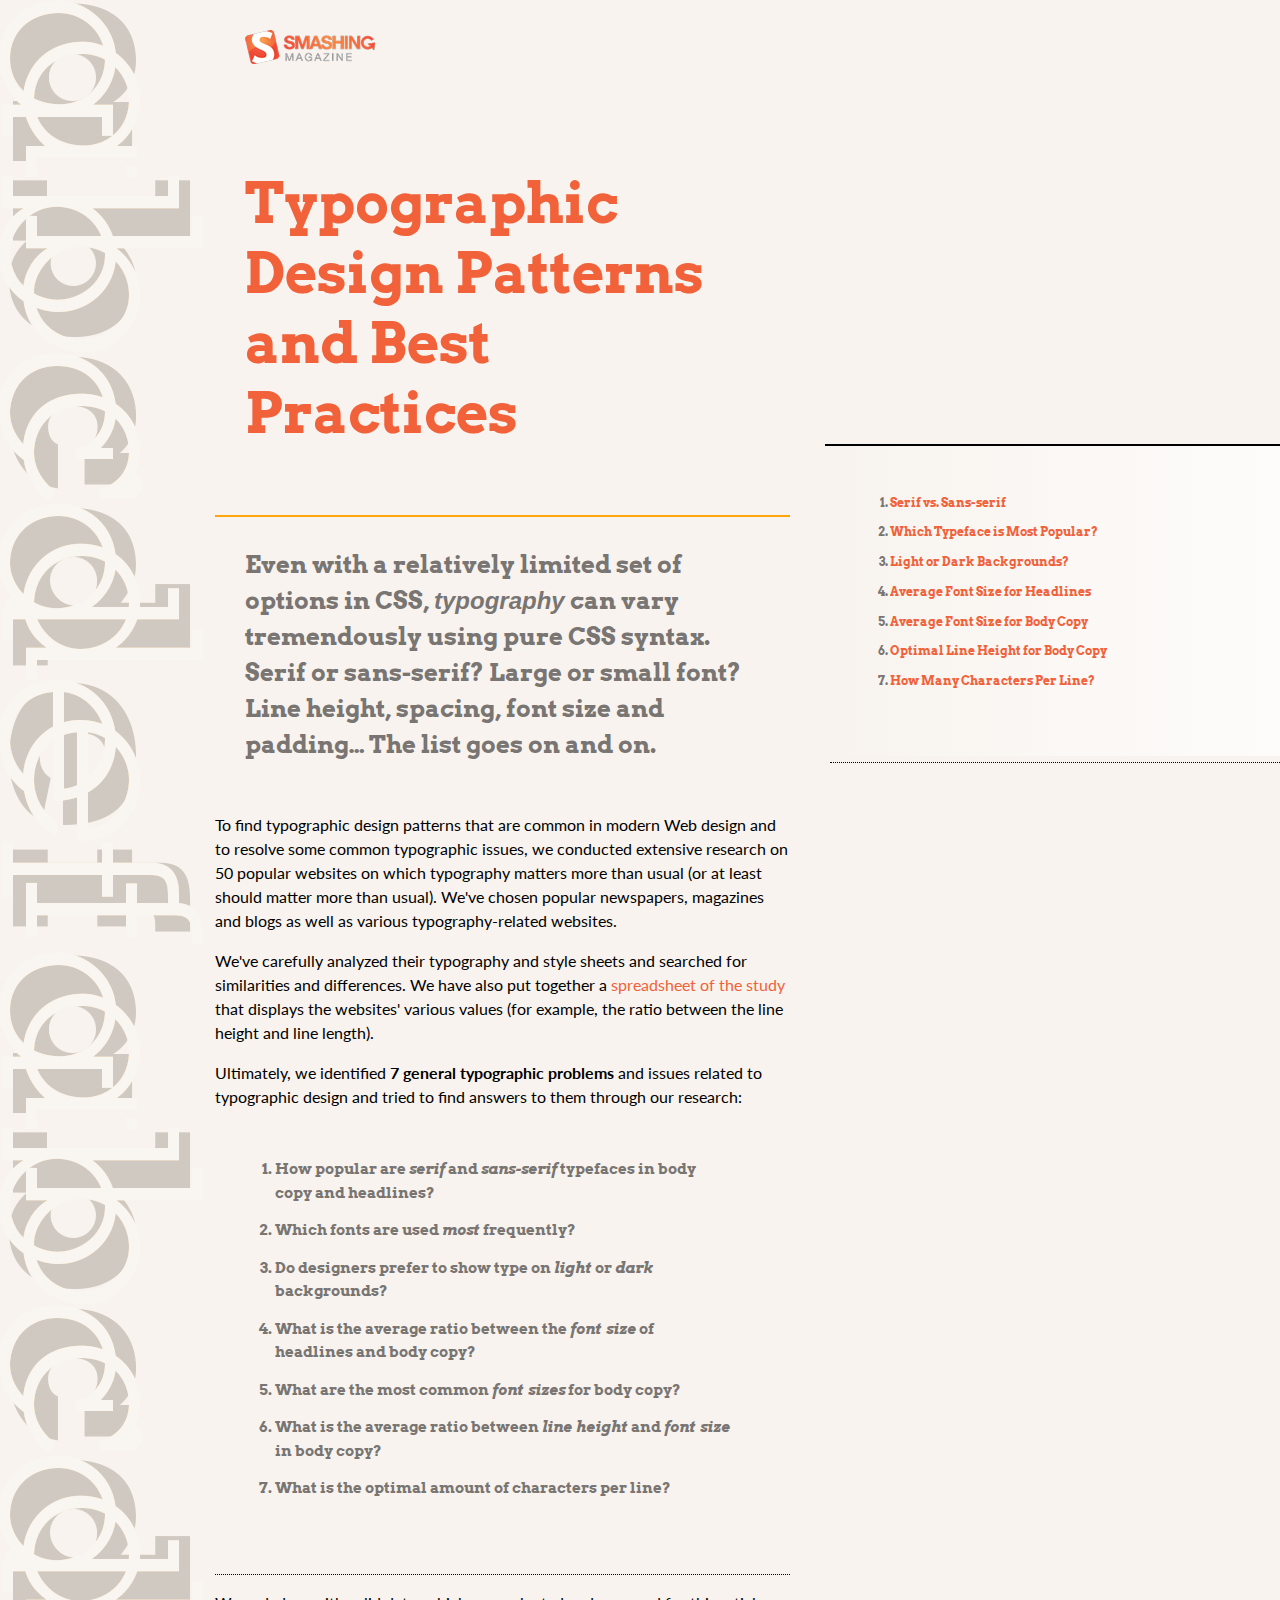
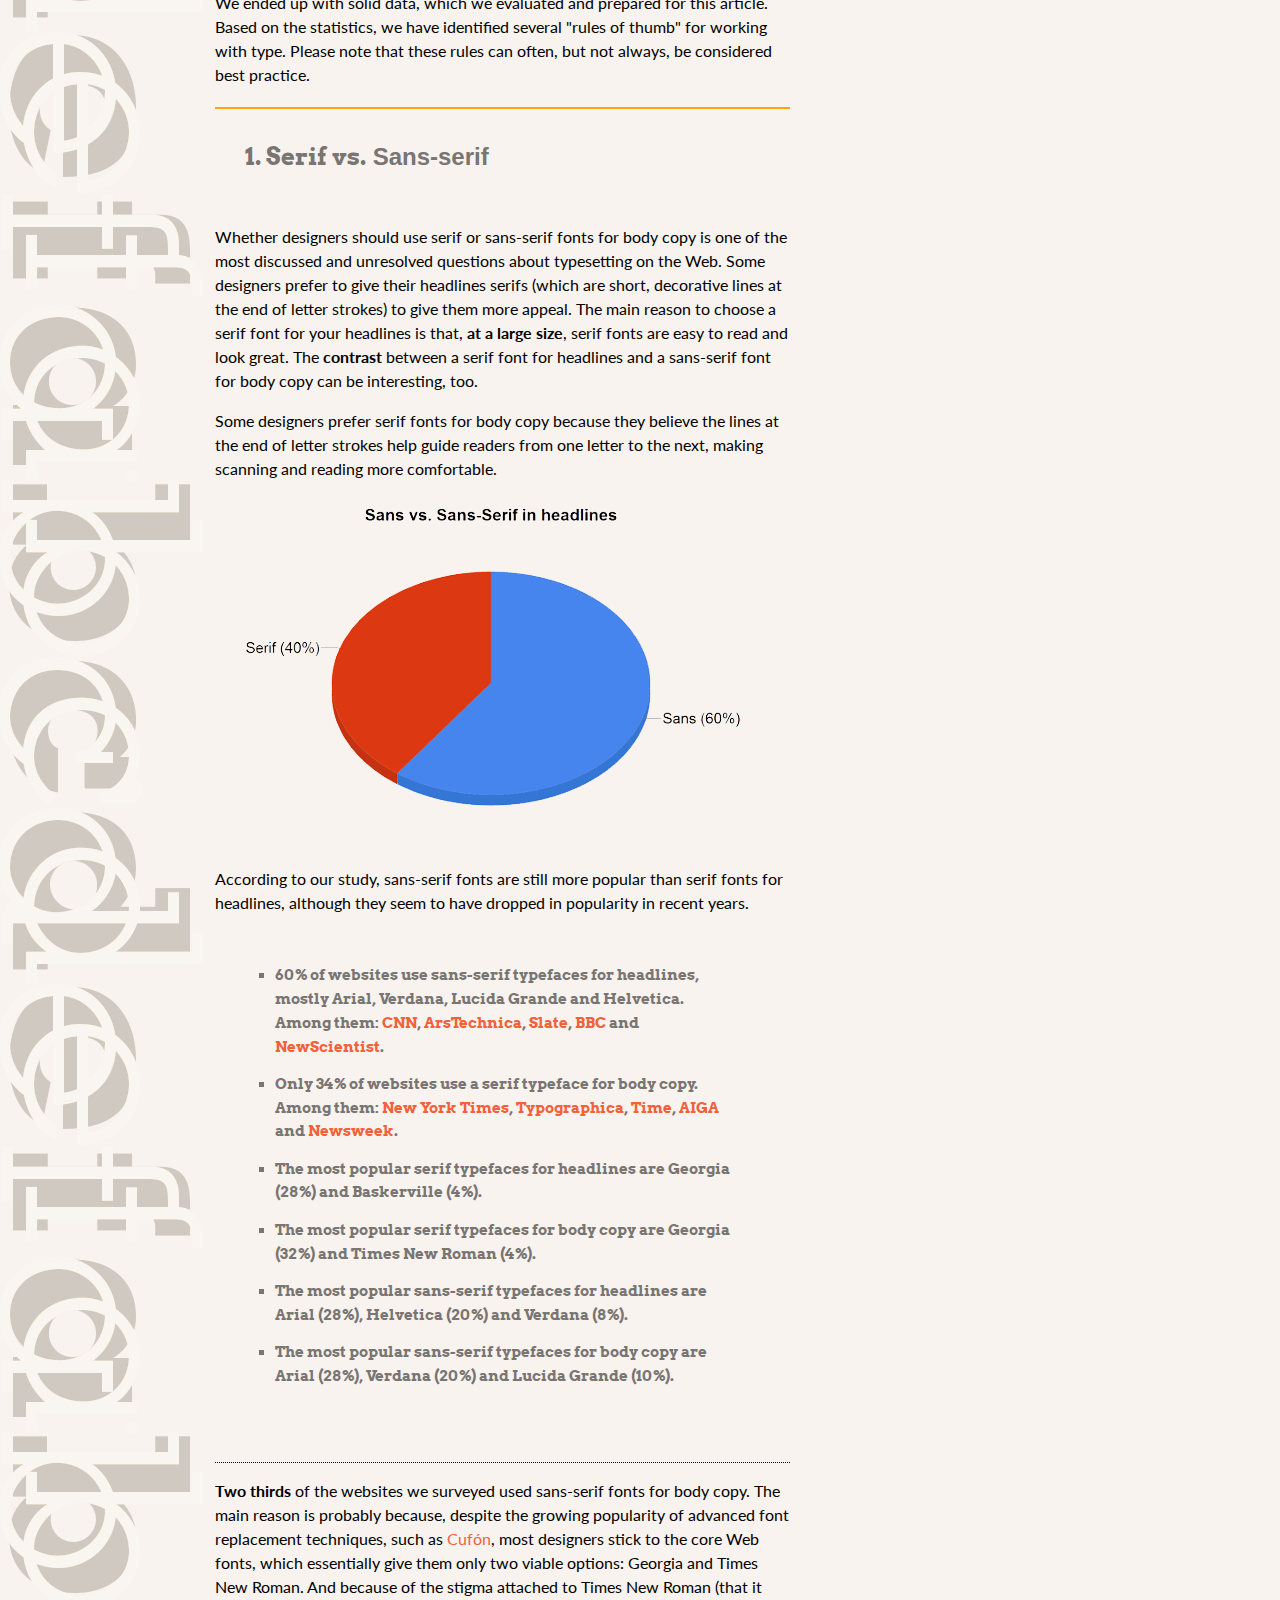
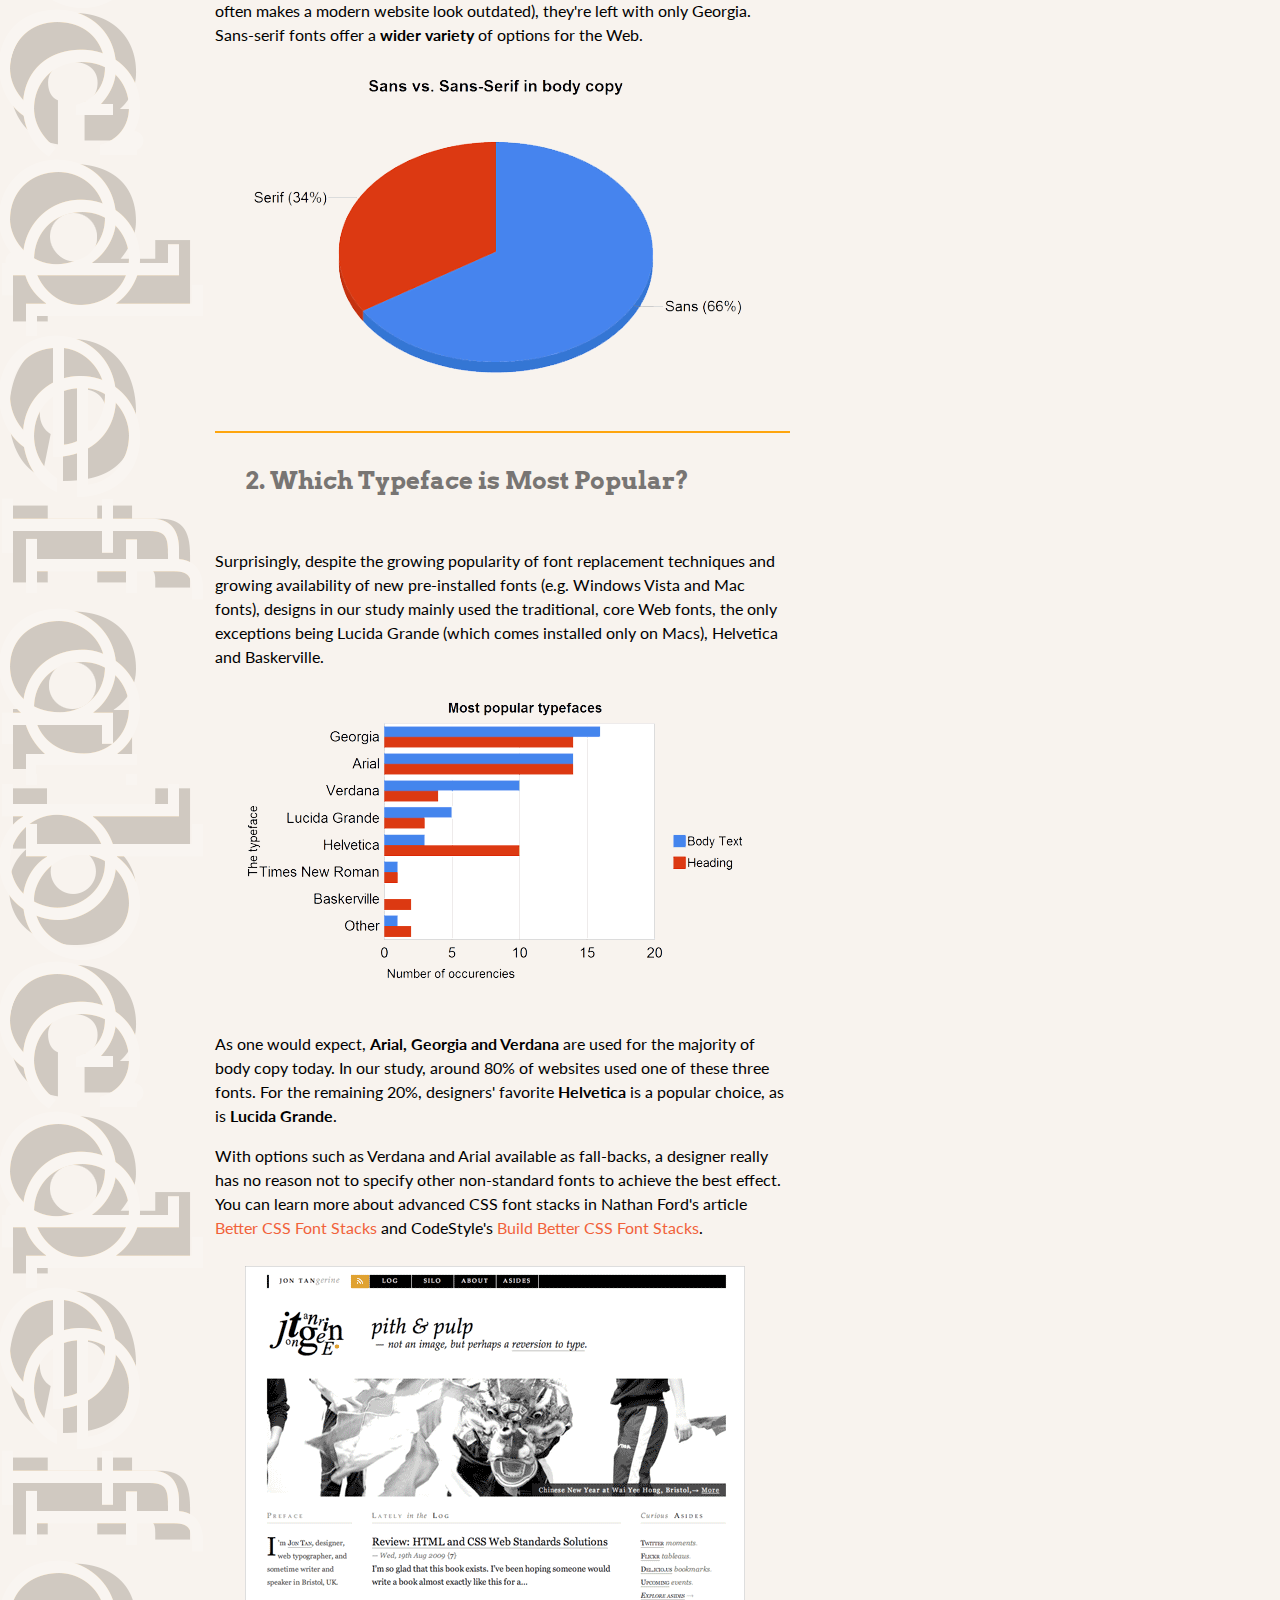
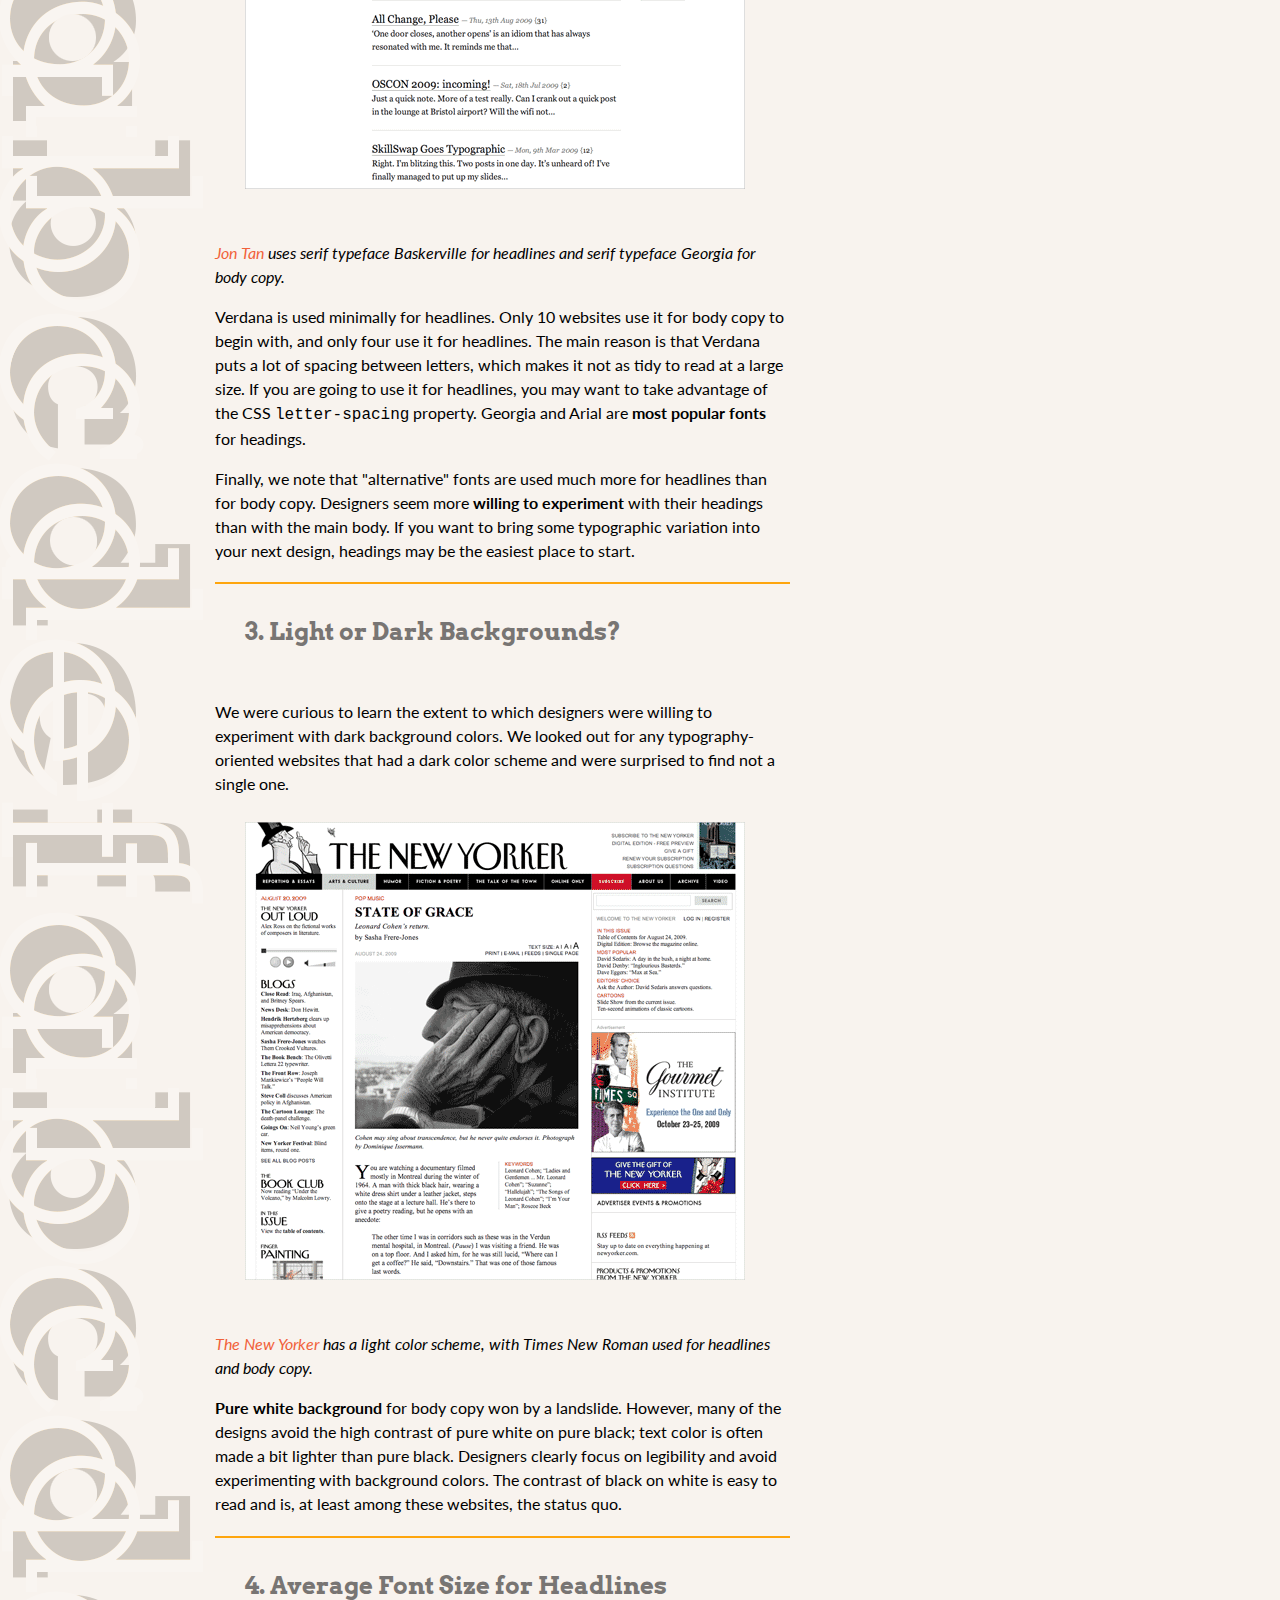
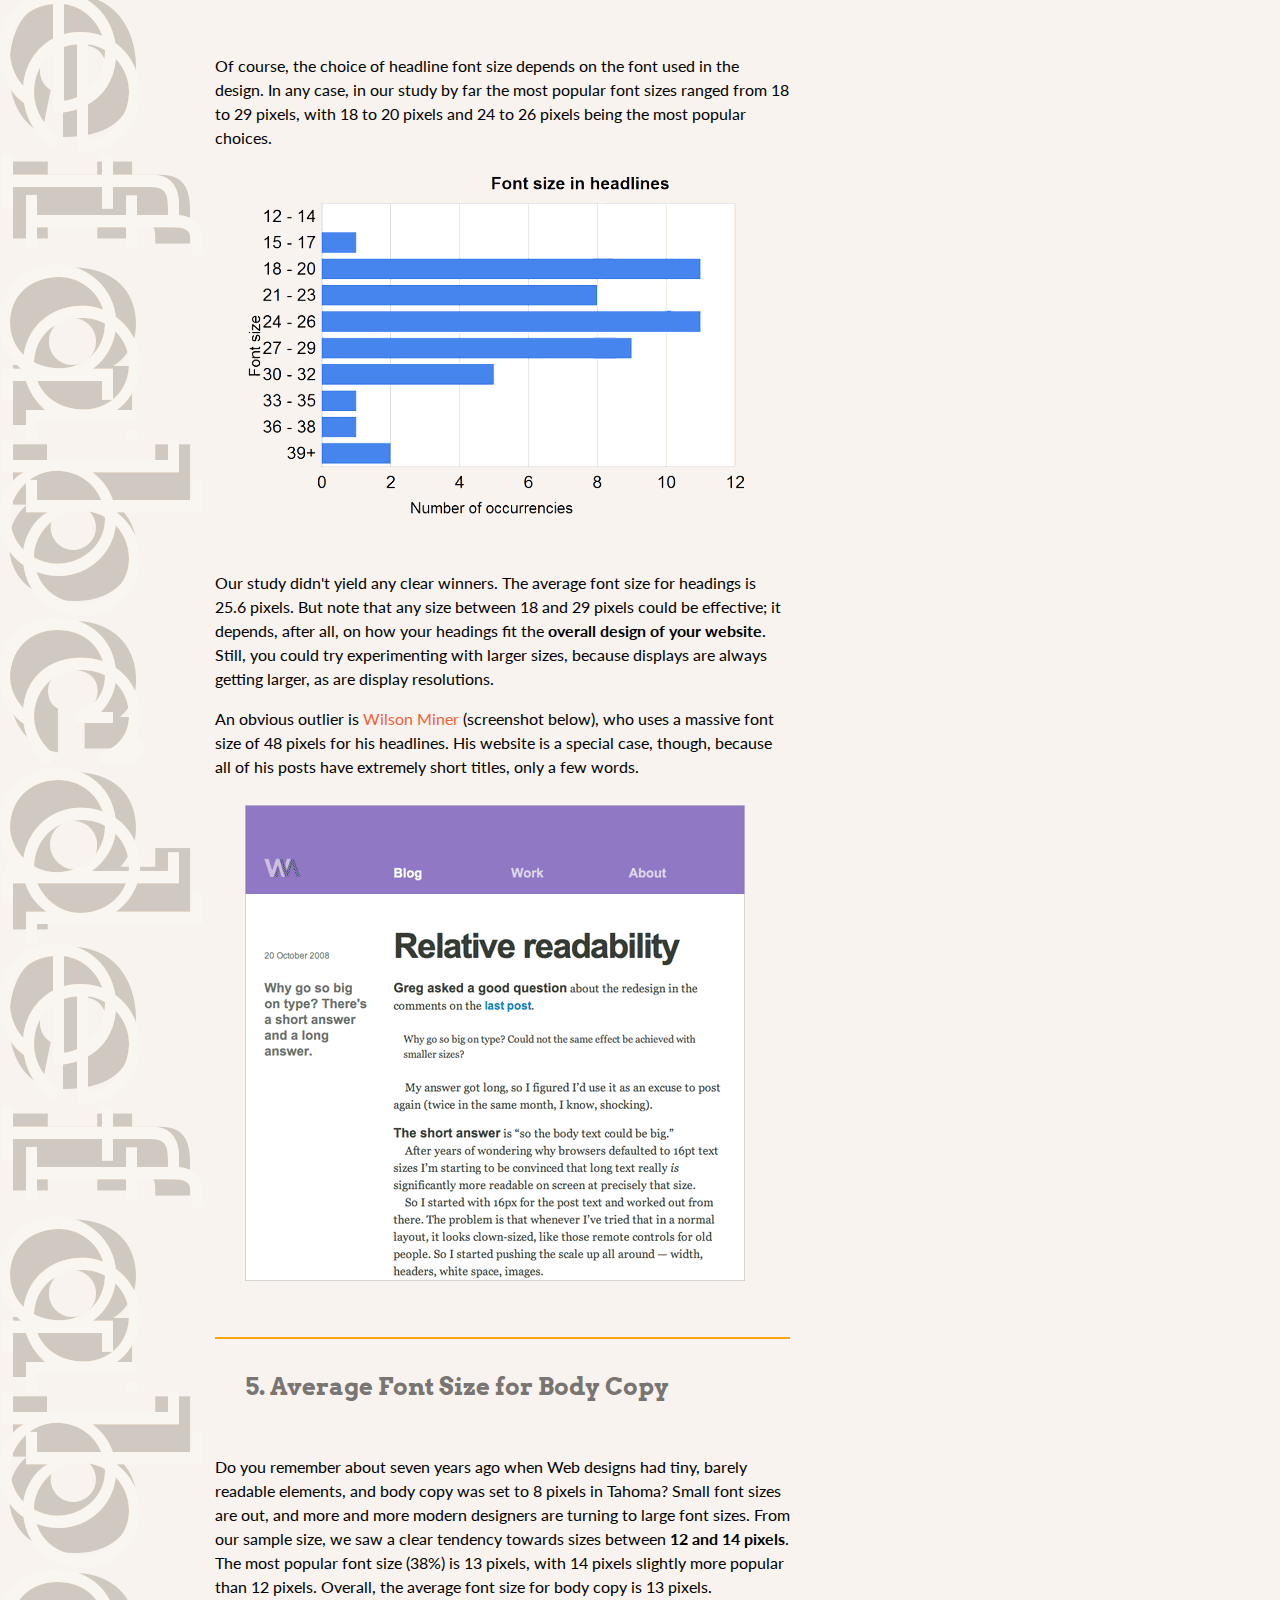
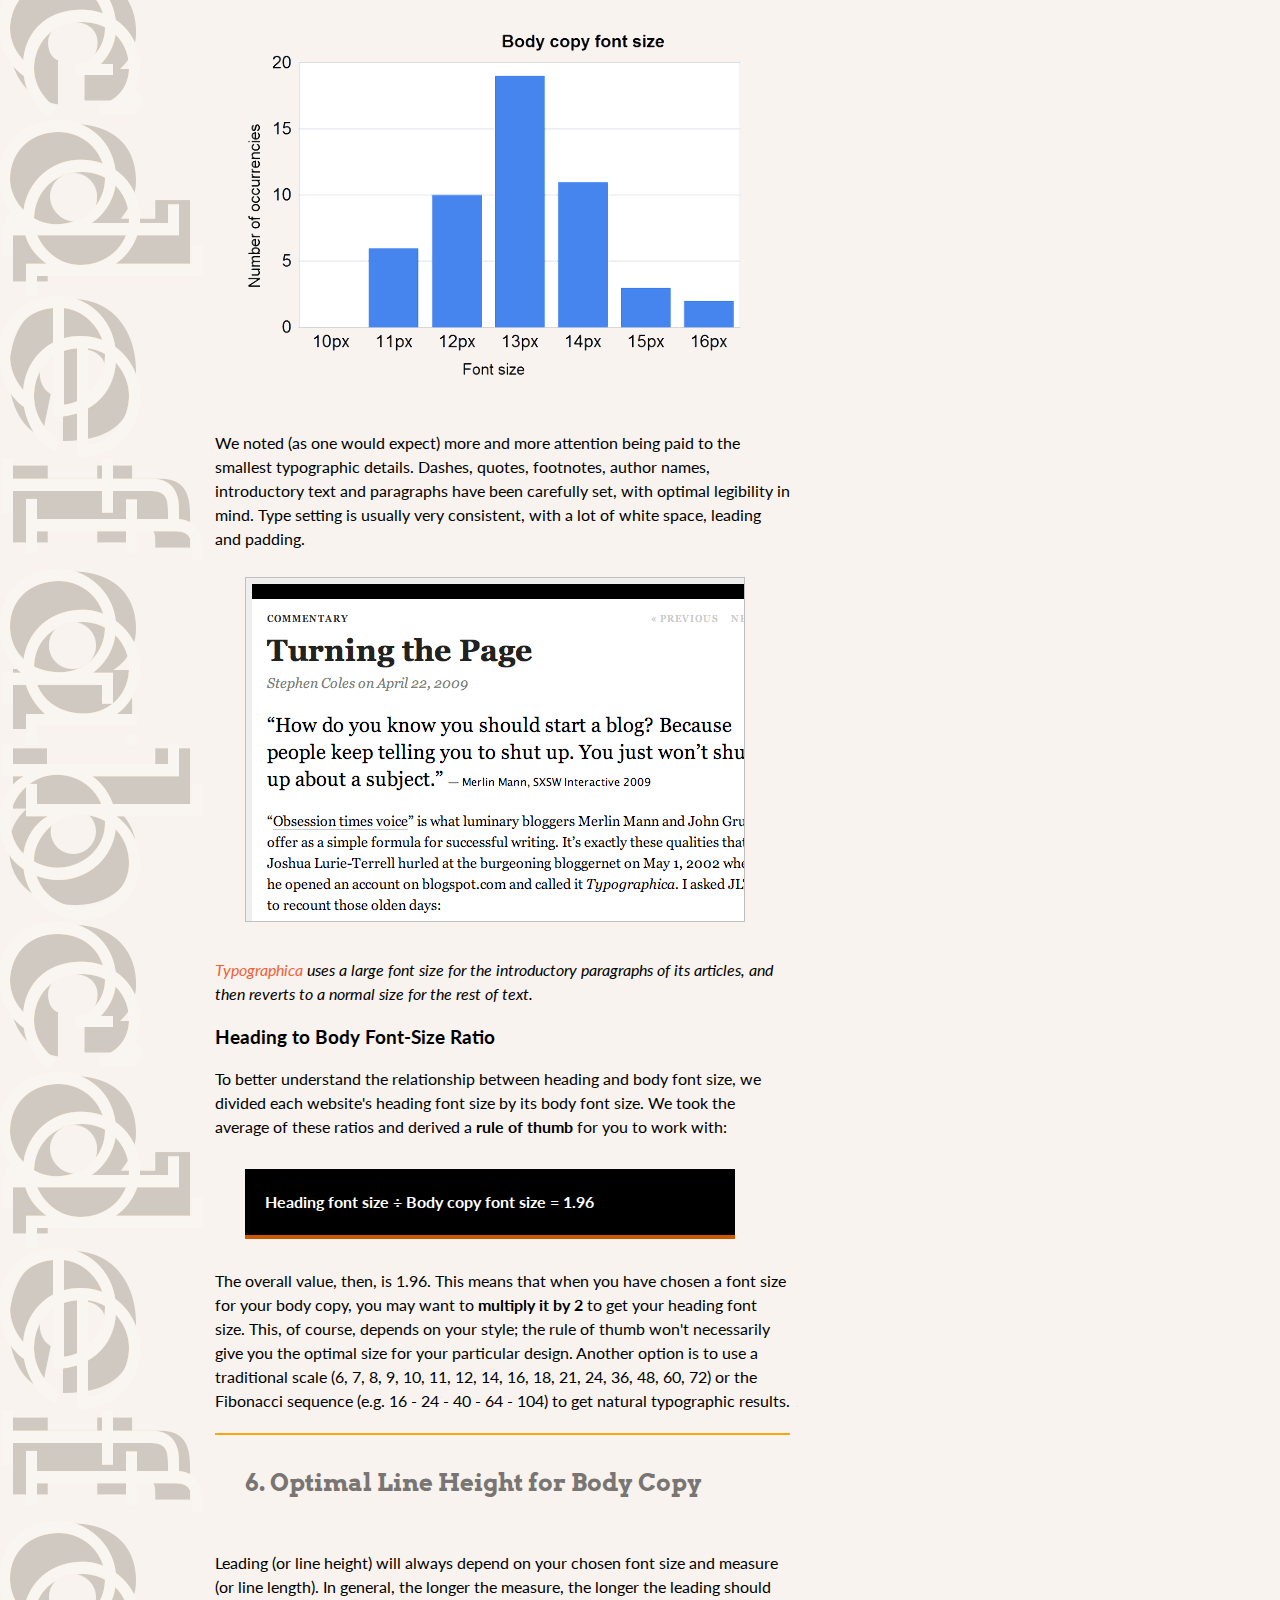
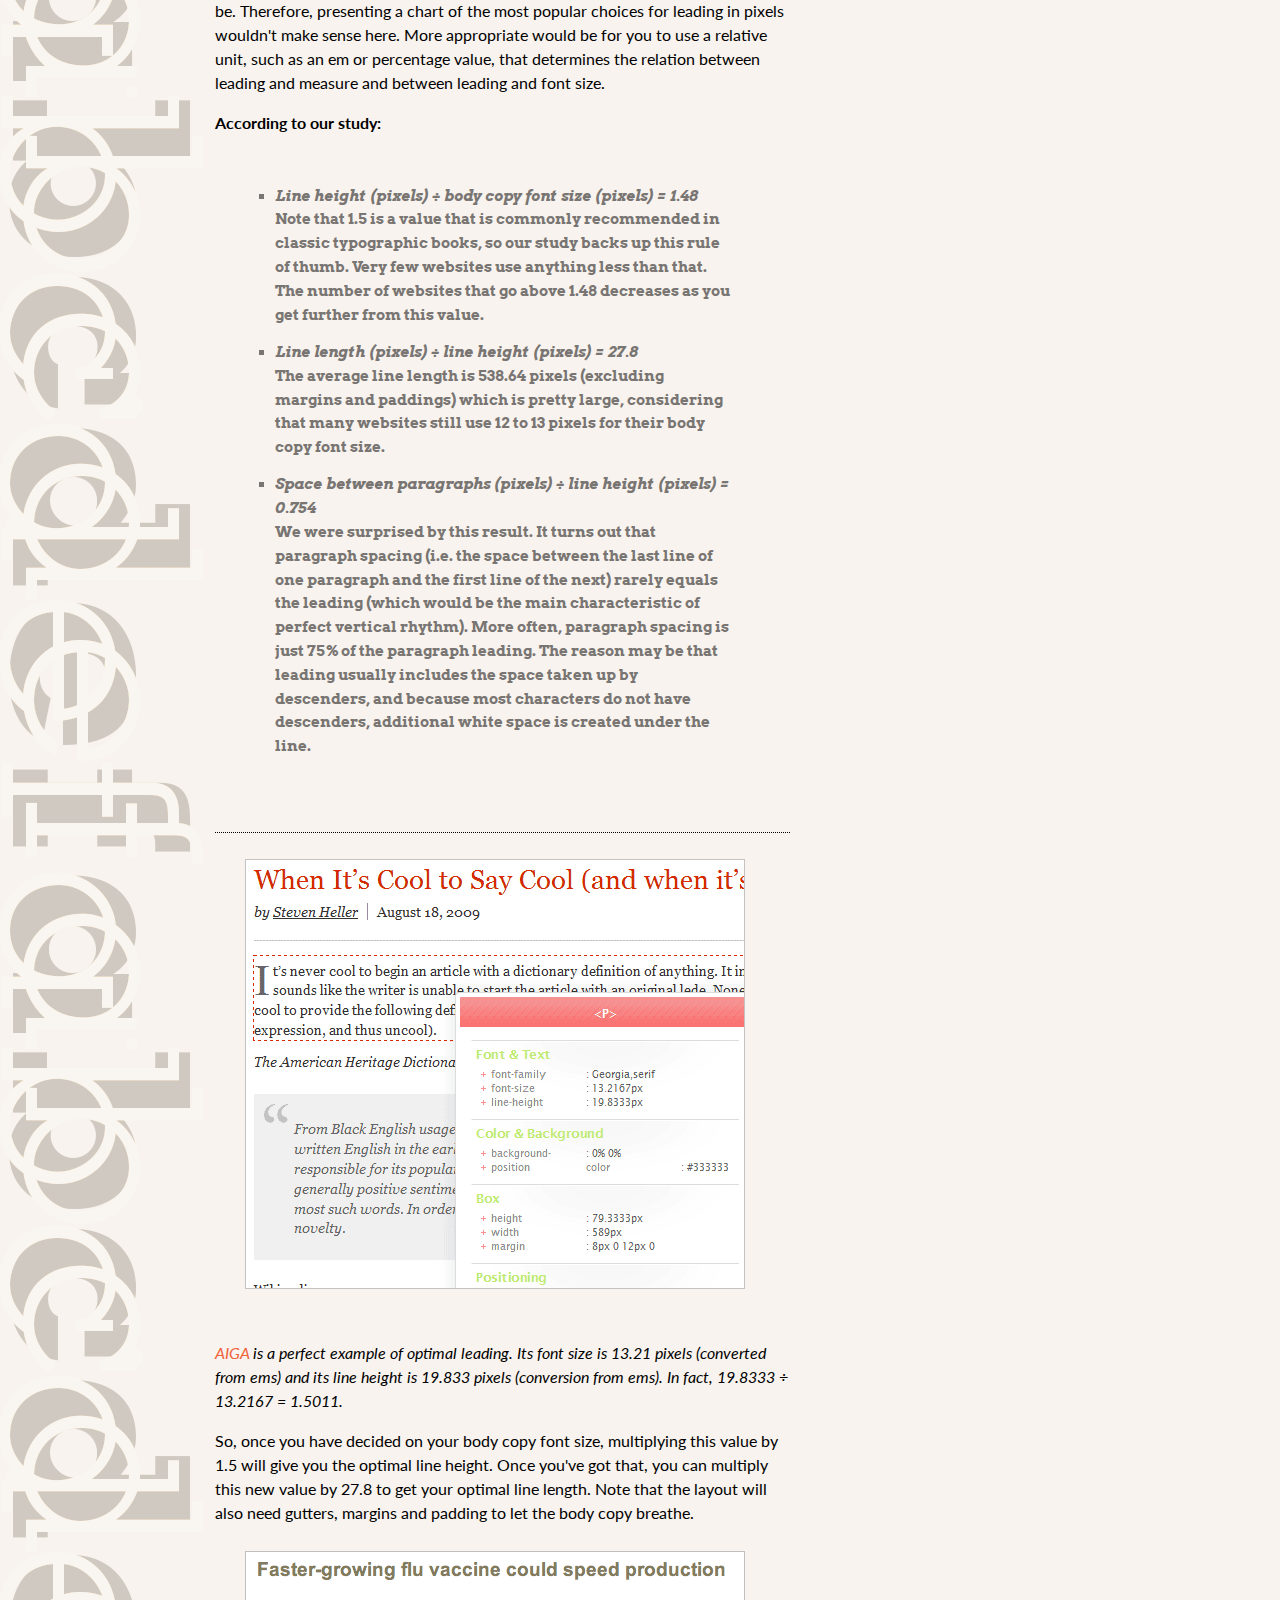
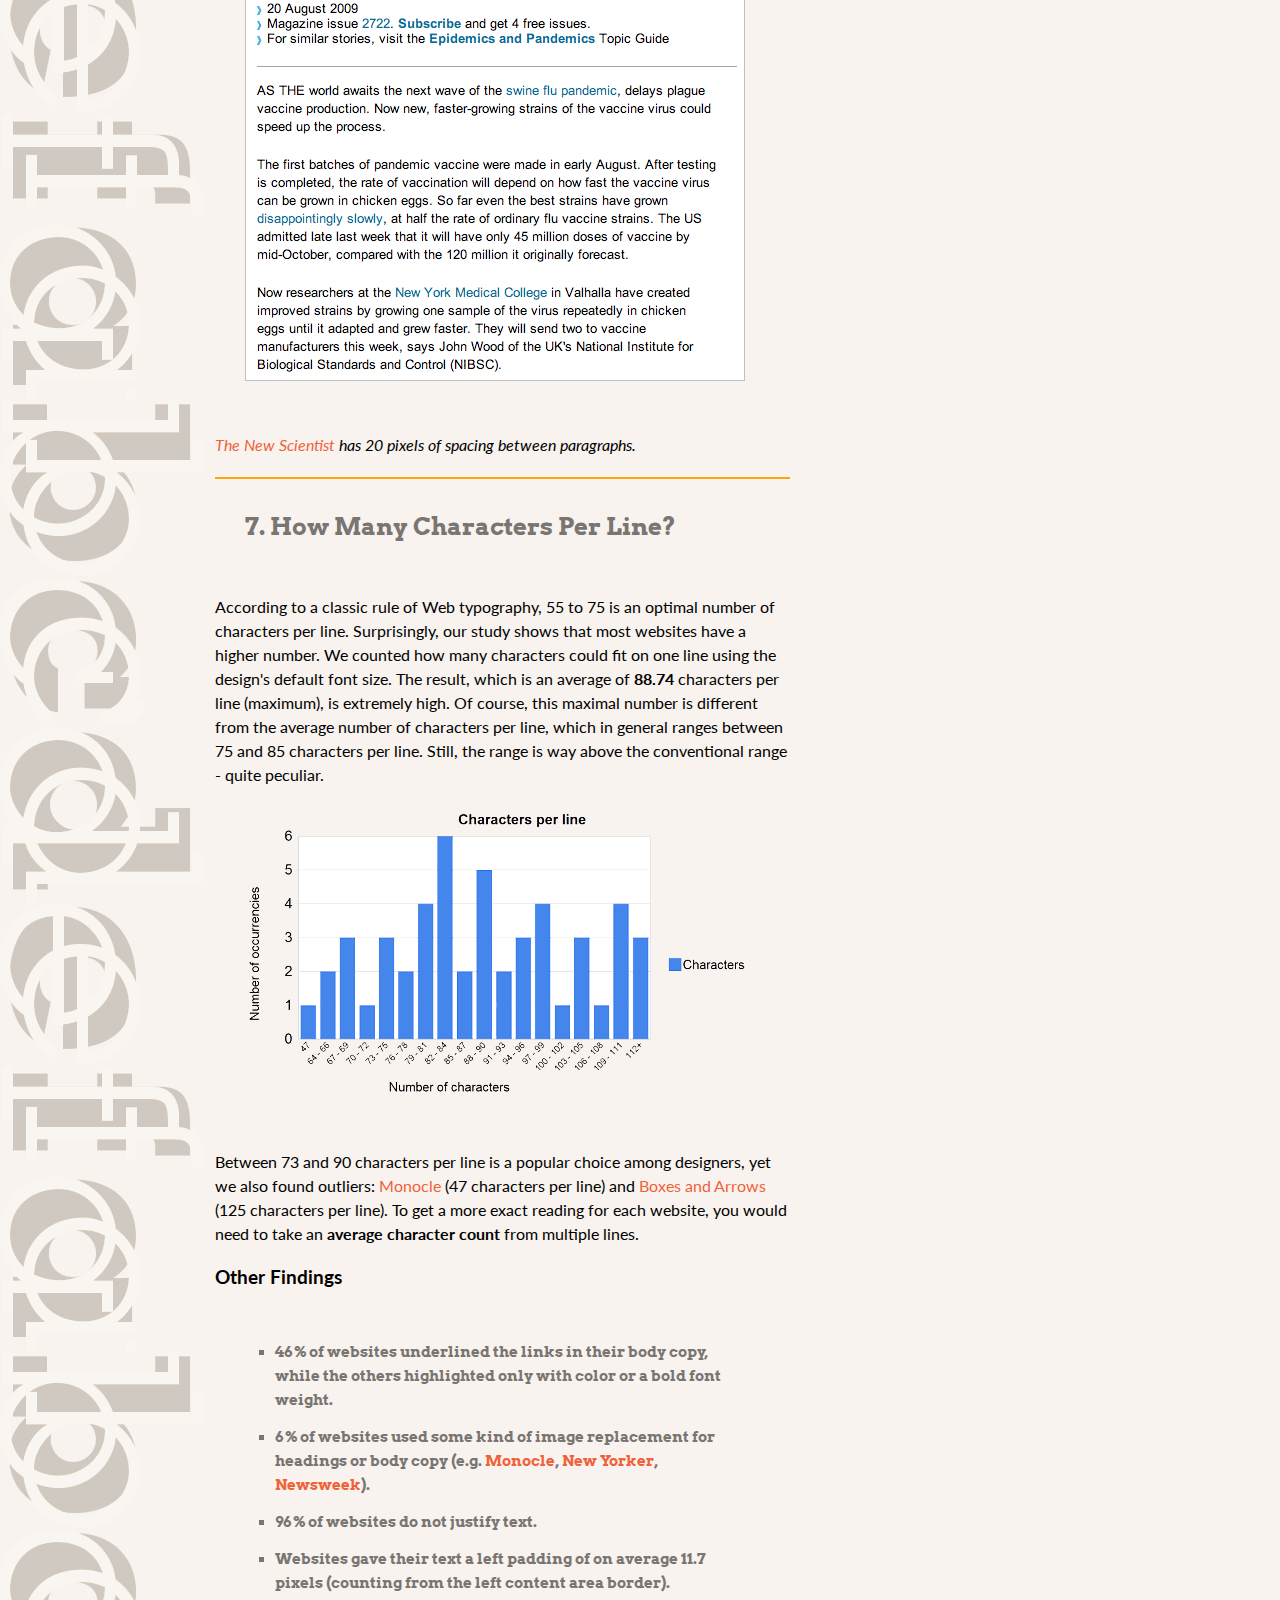
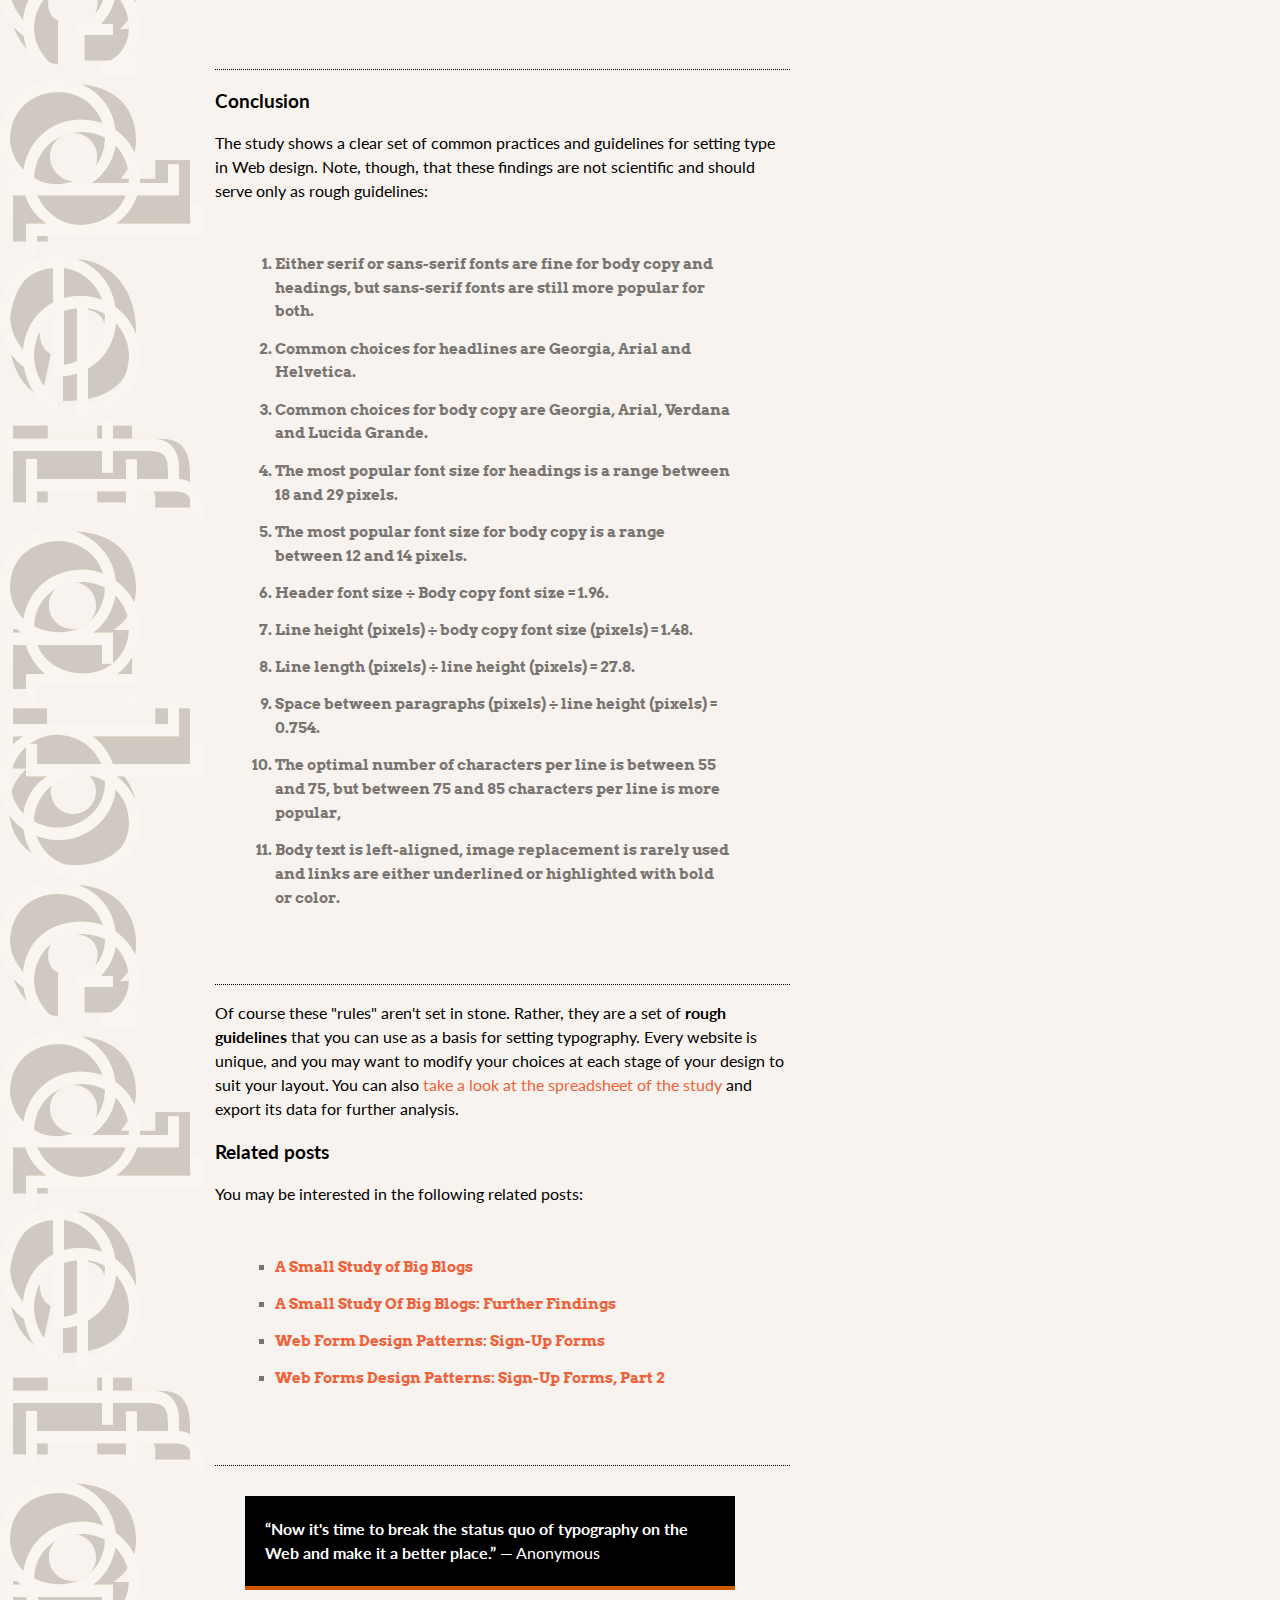
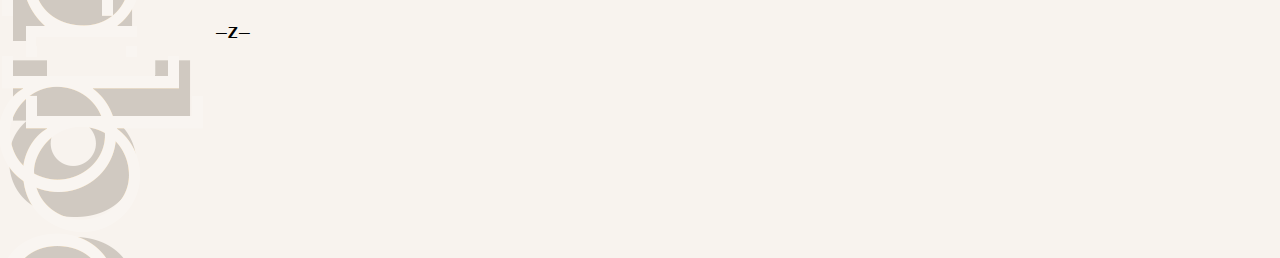
==== commit 8ea79bad: "Added jump links and content changes" ====
--- a/index.html
+++ b/index.html
@@ -5,12 +5,12 @@
   <head>
   
     	<meta charset="utf-8">
-    
-    	<link rel="stylesheet" href="style.css">
     	
-    	<link href='http://fonts.googleapis.com/css?family=Arvo' rel='stylesheet' type='text/css'>
+    	    	<link href='http://fonts.googleapis.com/css?family=Arvo' rel='stylesheet' type='text/css'>
     	
     	<link href='http://fonts.googleapis.com/css?family=Lato:300,400' rel='stylesheet' type='text/css'>
+    
+    	<link rel="stylesheet" href="style.css">
 	
     	<title>Typographic Design Patterns and Best Practices</title>
     
@@ -18,41 +18,61 @@
 
 <body>
 
+	<div id="left-column">
+
+	<header>
+
 			<img src="images/logo.png" alt="Smashing Magazine">
 
         <h1>
-            <a href="http://www.smashingmagazine.com/2009/08/20/typographic-design-survey-best-practices-from-the-best-blogs/"> Typographic Design<br> Patterns and Best Practices
+            <a href="http://www.smashingmagazine.com/2009/08/20/typographic-design-survey-best-practices-from-the-best-blogs/"> Typographic Design Patterns and Best Practices
             </a>
         </h1>
+        
+    </header>
+    
+    <section>
 
         <h2>Even with a relatively limited set of options in CSS, <i class="feet">typography</i> can vary tremendously using pure CSS syntax. Serif or sans-serif? Large or small font? Line height, spacing, font size and padding&hellip; The list goes on and on.</h2>
         
         <p>To find typographic design patterns that are common in modern Web design and to resolve some common typographic issues, we conducted extensive research on 50 popular websites on which typography matters more than usual (or at least should matter more than usual). We've chosen popular newspapers, magazines and blogs as well as various typography-related websites.</p>
         
-        <p>We've carefully analyzed their typography and style sheets and searched for similarities and differences. We have also put together a <a href="http://spreadsheets.google.com/ccc?key=0AsK4MoYiBVMldE12V3FJYk95YVRUZ18xNDJNOVRrSHc&amp;hl=de">spreadsheet of the study</a> that displays the websites' various values (for example, the ratio between the line height and line length).</p>
-        
-        <p>Ultimately, we identified <strong>13 general typographic problems</strong> and issues related to typographic design and tried to find answers to them through our research:</p>
+        <p>We've carefully analyzed their typography and style sheets and searched for similarities and differences. We have also put together a <a href="http://spreadsheets.google.com/ccc?key=0AsK4MoYiBVMldE12V3FJYk95YVRUZ18xNDJNOVRrSHc&amp;hl=de">spreadsheet of the study</a> that displays the websites' various values (for example, the ratio between the line height and line length).</p>        
+        
+        <p>Ultimately, we identified <strong>7 general typographic problems</strong> and issues related to typographic design and tried to find answers to them through our research:</p>
         
         <ol>
           <li>How popular are <em>serif</em> and <em>sans-serif</em> typefaces in body copy and headlines?</li>
           <li>Which fonts are used <em>most</em> frequently?</li>
-          <li>What is the average font <em>size</em>?</li>
+          <li>Do designers prefer to show type on <em>light</em> or <em>dark</em> backgrounds?</li>
           <li>What is the average ratio between the <em>font size</em> of headlines and body copy?</li>
-          <li>What is the average <em>line height</em> of body copy?</li>
+          <li>What are the most common <em>font sizes</em> for body copy?</li>
           <li>What is the average ratio between <em>line height</em> and <em>font size</em> in body copy?</li>
-          <li>What is the average ratio between <em>line height</em> and <em>line length</em> in body copy?</li>
-          <li>What is the average amount of <em>spacing</em> between paragraphs?</li>
-          <li>What is the average ratio of <em>paragraph</em> spacing to line height in body copy?</li>
-          <li>How are <em>links</em> styled?</li>
-          <li>How many <em>characters</em> per line are common in body copy?</li>
-          <li>How often are links <em>underlined</em>?</li>
-          <li>How often is <em>font replacement</em> (sIFR, etc.) used?</li>
+          <li>What is the optimal amount of characters per line?</li>
         </ol>
         
+	<aside>
+	
+	<div id="right-box">
+	
+		<ol>
+          <li><a href="#jump-link-1">Serif vs. Sans-serif</a></li>
+          <li><a href="#jump-link-2">Which Typeface is Most Popular?</a></li>
+          <li><a href="#jump-link-3">Light or Dark Backgrounds?</a></li>
+          <li><a href="#jump-link-4">Average Font Size for Headlines</a></li>
+          <li><a href="#jump-link-5">Average Font Size for Body Copy</a></li>
+          <li><a href="#jump-link-6">Optimal Line Height for Body Copy</a></li>
+          <li><a href="#jump-link-7">How Many Characters Per Line?</a></li>
+        </ol>
+	
+	</aside>
+        
         <p>We ended up with solid data, which we evaluated and prepared for this article. Based on the statistics, we have identified several "rules of thumb" for working with type. Please note that these rules can often, but not always, be considered best practice.</p>
         
-        <h2>1. Serif vs.<b class="feet"> Sans-serif</b></h2>
-        
+     </section>
+        
+        <div id="jump-link-1"><h2>1. Serif vs.<b class="feet"> Sans-serif</b></h2></div>
+                
         <p>Whether designers should use serif or sans-serif fonts for body copy is one of the most discussed and unresolved questions about typesetting on the Web. Some designers prefer to give their headlines serifs (which are short, decorative lines at the end of letter strokes) to give them more appeal. The main reason to choose a serif font for your headlines is that, <strong>at a large size</strong>, serif fonts are easy to read and look great. The <strong>contrast</strong> between a serif font for headlines and a sans-serif font for body copy can be interesting, too.</p>
         
         <p>Some designers prefer serif fonts for body copy because they believe the lines at the end of letter strokes help guide readers from one letter to the next, making scanning and reading more comfortable.</p>
@@ -84,7 +104,7 @@
         
         <p><img src="images/serif-body-copy.png" alt="Serif-body-copy in Typographic Design Patterns and Best Practices " width="500" height="302" /></p>
         
-        <h2>2. Which Typeface Is Most Popular?</h2>
+        <div id="jump-link-2"><h2>2. Which Typeface is Most Popular?</h2></div>
         
         <p>Surprisingly, despite the growing popularity of font replacement techniques and growing availability of new pre-installed fonts (e.g. Windows Vista and Mac fonts), designs in our study mainly used the traditional, core Web fonts, the only exceptions being Lucida Grande (which comes installed only on Macs), Helvetica and Baskerville.</p>
         
@@ -101,7 +121,7 @@
         <p>Verdana is used minimally for headlines. Only 10 websites use it for body copy to begin with, and only four use it for headlines. The main reason is that Verdana puts a lot of spacing between letters, which makes it not as tidy to read at a large size. If you are going to use it for headlines, you may want to take advantage of the CSS <code>letter-spacing</code> property. Georgia and Arial are <strong>most popular fonts</strong> for headings.</p>
         <p>Finally, we note that "alternative" fonts are used much more for headlines than for body copy. Designers seem more <strong>willing to experiment</strong> with their headings than with the main body. If you want to bring some typographic variation into your next design, headings may be the easiest place to start.</p>
         
-        <h2>3. Light Or Dark Background?</h2>
+        <div id="jump-link-3"><h2>3. Light or Dark Backgrounds?</h2></div>
         
         <p>We were curious to learn the extent to which designers were willing to experiment with dark background colors. We looked out for any typography-oriented websites that had a dark color scheme and were surprised to find not a single one.</p>
         
@@ -115,7 +135,7 @@
         
         <p><strong>Pure white background</strong> for body copy won by a landslide. However, many of the designs avoid the high contrast of pure white on pure black; text color is often made a bit lighter than pure black. Designers clearly focus on legibility and avoid experimenting with background colors. The contrast of black on white is easy to read and is, at least among these websites, the status quo.</p>
         
-        <h2>4. Average Font Size For Headlines</h2>
+        <div id="jump-link-4"><h2>4. Average Font Size for Headlines</h2></div>
         
         <p>Of course, the choice of headline font size depends on the font used in the design. In any case, in our study by far the most popular font sizes ranged from 18 to 29 pixels, with 18 to 20 pixels and 24 to 26 pixels being the most popular choices.</p>
         
@@ -127,7 +147,7 @@
         
         <div class="image-hover"><p><a href="http://www.wilsonminer.com/"><img src="images/miner.gif" alt="Miner in Typographic Design Patterns and Best Practices " width="500" height="476" /></a></p></div>
         
-        <h2>5. Average Font Size For Body Copy</h2>
+        <div id="jump-link-5"><h2>5. Average Font Size for Body Copy</h2></div>
         
         <p>Do you remember about seven years ago when Web designs had tiny, barely readable elements, and body copy was set to 8 pixels in Tahoma? Small font sizes are out, and more and more modern designers are turning to large font sizes. From our sample size, we saw a clear tendency towards sizes between <strong>12 and 14 pixels</strong>. The most popular font size (38%) is 13 pixels, with 14 pixels slightly more popular than 12 pixels. Overall, the average font size for body copy is 13 pixels.</p>
         
@@ -148,7 +168,7 @@
         
         <p>The overall value, then, is 1.96. This means that when you have chosen a font size for your body copy, you may want to <strong>multiply it by 2</strong> to get your heading font size. This, of course, depends on your style; the rule of thumb won't necessarily give you the optimal size for your particular design. Another option is to use a traditional scale (6, 7, 8, 9, 10, 11, 12, 14, 16, 18, 21, 24, 36, 48, 60, 72) or the Fibonacci sequence (e.g. 16 - 24 - 40 - 64 - 104) to get natural typographic results.</p>
         
-        <h2>6. Optimal Line Height For Body Copy</h2>
+        <div id="jump-link-6"><h2>6. Optimal Line Height for Body Copy</h2></div>
         
         <p>Leading (or line height) will always depend on your chosen font size and measure (or line length). In general, the longer the measure, the longer the leading should be. Therefore, presenting a chart of the most popular choices for leading in pixels wouldn't make sense here. More appropriate would be for you to use a relative unit, such as an em or percentage value, that determines the relation between leading and measure and between leading and font size.</p>
         
@@ -176,7 +196,7 @@
         
         <p><em><a href="http://www.newscientist.com/">The New Scientist</a> has 20 pixels of spacing between paragraphs.</em></p>
         
-        <h2>7. How Many Characters Per Line?</h2>
+        <div id="jump-link-7"><h2>7. How Many Characters Per Line?</h2></div>
         
         <p>According to a classic rule of Web typography, 55 to 75 is an optimal number of characters per line. Surprisingly, our study shows that most websites have a higher number. We counted how many characters could fit on one line using the design's default font size. The result, which is an average of <strong>88.74</strong> characters per line (maximum), is extremely high. Of course, this maximal number is different from the average number of characters per line, which in general ranges between 75 and 85 characters per line. Still, the range is way above the conventional range - quite peculiar.</p>
         
@@ -229,5 +249,8 @@
         
         <p><b>—Z—</b></p>
         
+    </div>
+        
     </body>
+    
 </html>--- a/style.css
+++ b/style.css
@@ -1,3 +1,421 @@
+ /*! normalize.css v3.0.2 | MIT License | git.io/normalize */
+
+/**
+ * 1. Set default font family to sans-serif.
+ * 2. Prevent iOS text size adjust after orientation change, without disabling
+ *    user zoom.
+ */
+
+html {
+  font-family: sans-serif; /* 1 */
+  -ms-text-size-adjust: 100%; /* 2 */
+  -webkit-text-size-adjust: 100%; /* 2 */
+}
+
+/**
+ * Remove default margin.
+ */
+
+body {
+  margin: 0;
+}
+
+/* HTML5 display definitions
+   ========================================================================== */
+
+/**
+ * Correct `block` display not defined for any HTML5 element in IE 8/9.
+ * Correct `block` display not defined for `details` or `summary` in IE 10/11
+ * and Firefox.
+ * Correct `block` display not defined for `main` in IE 11.
+ */
+
+article,
+aside,
+details,
+figcaption,
+figure,
+footer,
+header,
+hgroup,
+main,
+menu,
+nav,
+section,
+summary {
+  display: block;
+}
+
+/**
+ * 1. Correct `inline-block` display not defined in IE 8/9.
+ * 2. Normalize vertical alignment of `progress` in Chrome, Firefox, and Opera.
+ */
+
+audio,
+canvas,
+progress,
+video {
+  display: inline-block; /* 1 */
+  vertical-align: baseline; /* 2 */
+}
+
+/**
+ * Prevent modern browsers from displaying `audio` without controls.
+ * Remove excess height in iOS 5 devices.
+ */
+
+audio:not([controls]) {
+  display: none;
+  height: 0;
+}
+
+/**
+ * Address `[hidden]` styling not present in IE 8/9/10.
+ * Hide the `template` element in IE 8/9/11, Safari, and Firefox < 22.
+ */
+
+[hidden],
+template {
+  display: none;
+}
+
+/* Links
+   ========================================================================== */
+
+/**
+ * Remove the gray background color from active links in IE 10.
+ */
+
+a {
+  background-color: transparent;
+}
+
+/**
+ * Improve readability when focused and also mouse hovered in all browsers.
+ */
+
+a:active,
+a:hover {
+  outline: 0;
+}
+
+/* Text-level semantics
+   ========================================================================== */
+
+/**
+ * Address styling not present in IE 8/9/10/11, Safari, and Chrome.
+ */
+
+abbr[title] {
+  border-bottom: 1px dotted;
+}
+
+/**
+ * Address style set to `bolder` in Firefox 4+, Safari, and Chrome.
+ */
+
+b,
+strong {
+  font-weight: bold;
+}
+
+/**
+ * Address styling not present in Safari and Chrome.
+ */
+
+dfn {
+  font-style: italic;
+}
+
+/**
+ * Address variable `h1` font-size and margin within `section` and `article`
+ * contexts in Firefox 4+, Safari, and Chrome.
+ */
+
+h1 {
+  font-size: 2em;
+  margin: 0.67em 0;
+}
+
+/**
+ * Address styling not present in IE 8/9.
+ */
+
+mark {
+  background: #ff0;
+  color: #000;
+}
+
+/**
+ * Address inconsistent and variable font size in all browsers.
+ */
+
+small {
+  font-size: 80%;
+}
+
+/**
+ * Prevent `sub` and `sup` affecting `line-height` in all browsers.
+ */
+
+sub,
+sup {
+  font-size: 75%;
+  line-height: 0;
+  position: relative;
+  vertical-align: baseline;
+}
+
+sup {
+  top: -0.5em;
+}
+
+sub {
+  bottom: -0.25em;
+}
+
+/* Embedded content
+   ========================================================================== */
+
+/**
+ * Remove border when inside `a` element in IE 8/9/10.
+ */
+
+img {
+  border: 0;
+}
+
+/**
+ * Correct overflow not hidden in IE 9/10/11.
+ */
+
+svg:not(:root) {
+  overflow: hidden;
+}
+
+/* Grouping content
+   ========================================================================== */
+
+/**
+ * Address margin not present in IE 8/9 and Safari.
+ */
+
+figure {
+  margin: 1em 40px;
+}
+
+/**
+ * Address differences between Firefox and other browsers.
+ */
+
+hr {
+  -moz-box-sizing: content-box;
+  box-sizing: content-box;
+  height: 0;
+}
+
+/**
+ * Contain overflow in all browsers.
+ */
+
+pre {
+  overflow: auto;
+}
+
+/**
+ * Address odd `em`-unit font size rendering in all browsers.
+ */
+
+code,
+kbd,
+pre,
+samp {
+  font-family: monospace, monospace;
+  font-size: 1em;
+}
+
+/* Forms
+   ========================================================================== */
+
+/**
+ * Known limitation: by default, Chrome and Safari on OS X allow very limited
+ * styling of `select`, unless a `border` property is set.
+ */
+
+/**
+ * 1. Correct color not being inherited.
+ *    Known issue: affects color of disabled elements.
+ * 2. Correct font properties not being inherited.
+ * 3. Address margins set differently in Firefox 4+, Safari, and Chrome.
+ */
+
+button,
+input,
+optgroup,
+select,
+textarea {
+  color: inherit; /* 1 */
+  font: inherit; /* 2 */
+  margin: 0; /* 3 */
+}
+
+/**
+ * Address `overflow` set to `hidden` in IE 8/9/10/11.
+ */
+
+button {
+  overflow: visible;
+}
+
+/**
+ * Address inconsistent `text-transform` inheritance for `button` and `select`.
+ * All other form control elements do not inherit `text-transform` values.
+ * Correct `button` style inheritance in Firefox, IE 8/9/10/11, and Opera.
+ * Correct `select` style inheritance in Firefox.
+ */
+
+button,
+select {
+  text-transform: none;
+}
+
+/**
+ * 1. Avoid the WebKit bug in Android 4.0.* where (2) destroys native `audio`
+ *    and `video` controls.
+ * 2. Correct inability to style clickable `input` types in iOS.
+ * 3. Improve usability and consistency of cursor style between image-type
+ *    `input` and others.
+ */
+
+button,
+html input[type="button"], /* 1 */
+input[type="reset"],
+input[type="submit"] {
+  -webkit-appearance: button; /* 2 */
+  cursor: pointer; /* 3 */
+}
+
+/**
+ * Re-set default cursor for disabled elements.
+ */
+
+button[disabled],
+html input[disabled] {
+  cursor: default;
+}
+
+/**
+ * Remove inner padding and border in Firefox 4+.
+ */
+
+button::-moz-focus-inner,
+input::-moz-focus-inner {
+  border: 0;
+  padding: 0;
+}
+
+/**
+ * Address Firefox 4+ setting `line-height` on `input` using `!important` in
+ * the UA stylesheet.
+ */
+
+input {
+  line-height: normal;
+}
+
+/**
+ * It's recommended that you don't attempt to style these elements.
+ * Firefox's implementation doesn't respect box-sizing, padding, or width.
+ *
+ * 1. Address box sizing set to `content-box` in IE 8/9/10.
+ * 2. Remove excess padding in IE 8/9/10.
+ */
+
+input[type="checkbox"],
+input[type="radio"] {
+  box-sizing: border-box; /* 1 */
+  padding: 0; /* 2 */
+}
+
+/**
+ * Fix the cursor style for Chrome's increment/decrement buttons. For certain
+ * `font-size` values of the `input`, it causes the cursor style of the
+ * decrement button to change from `default` to `text`.
+ */
+
+input[type="number"]::-webkit-inner-spin-button,
+input[type="number"]::-webkit-outer-spin-button {
+  height: auto;
+}
+
+/**
+ * 1. Address `appearance` set to `searchfield` in Safari and Chrome.
+ * 2. Address `box-sizing` set to `border-box` in Safari and Chrome
+ *    (include `-moz` to future-proof).
+ */
+
+input[type="search"] {
+  -webkit-appearance: textfield; /* 1 */
+  -moz-box-sizing: content-box;
+  -webkit-box-sizing: content-box; /* 2 */
+  box-sizing: content-box;
+}
+
+/**
+ * Remove inner padding and search cancel button in Safari and Chrome on OS X.
+ * Safari (but not Chrome) clips the cancel button when the search input has
+ * padding (and `textfield` appearance).
+ */
+
+input[type="search"]::-webkit-search-cancel-button,
+input[type="search"]::-webkit-search-decoration {
+  -webkit-appearance: none;
+}
+
+/**
+ * Define consistent border, margin, and padding.
+ */
+
+fieldset {
+  border: 1px solid #c0c0c0;
+  margin: 0 2px;
+  padding: 0.35em 0.625em 0.75em;
+}
+
+/**
+ * 1. Correct `color` not being inherited in IE 8/9/10/11.
+ * 2. Remove padding so people aren't caught out if they zero out fieldsets.
+ */
+
+legend {
+  border: 0; /* 1 */
+  padding: 0; /* 2 */
+}
+
+/**
+ * Remove default vertical scrollbar in IE 8/9/10/11.
+ */
+
+textarea {
+  overflow: auto;
+}
+
+/**
+ * Don't inherit the `font-weight` (applied by a rule above).
+ * NOTE: the default cannot safely be changed in Chrome and Safari on OS X.
+ */
+
+optgroup {
+  font-weight: bold;
+}
+
+/* Tables
+   ========================================================================== */
+
+/**
+ * Remove most spacing between table cells.
+ */
+
 html	{
 		font-family: 'Lato', sans-serif;
 		line-height: 150%;
@@ -7,9 +425,7 @@
   		}
   		
 img		{
-		margin-top: 10px;
-		margin-bottom: 30px;
-		margin-left: 30px;
+		margin: 10px 0px 30px 30px;
   		}
   		
 .image-hover:hover	{
@@ -17,9 +433,7 @@
 		}
        
 body	{
-		margin: 215px;
-		margin-top: 20px;
-		margin-right: 150px;
+		margin: 20px 150px 215px 215px;
 		}
 		
 		
@@ -98,5 +512,23 @@
 a:active {
     	text-decoration: underline;
     	}
-    
-    +    	
+#left-column	{
+		width: 575px;
+		}
+		
+#right-box	{
+		position: fixed;
+		top: 444px;
+		left: 825px;
+		width: 600px;
+		height: 300px;
+		background: linear-gradient(90deg, #f8f3ee, white);
+		border-top: 2px solid black;
+		font-family: 'Arvo', serif;
+		font-weight: bold;
+		font-size: 80%;
+		line-height: 160%;
+		color: white;
+		padding: 5px;
+		}	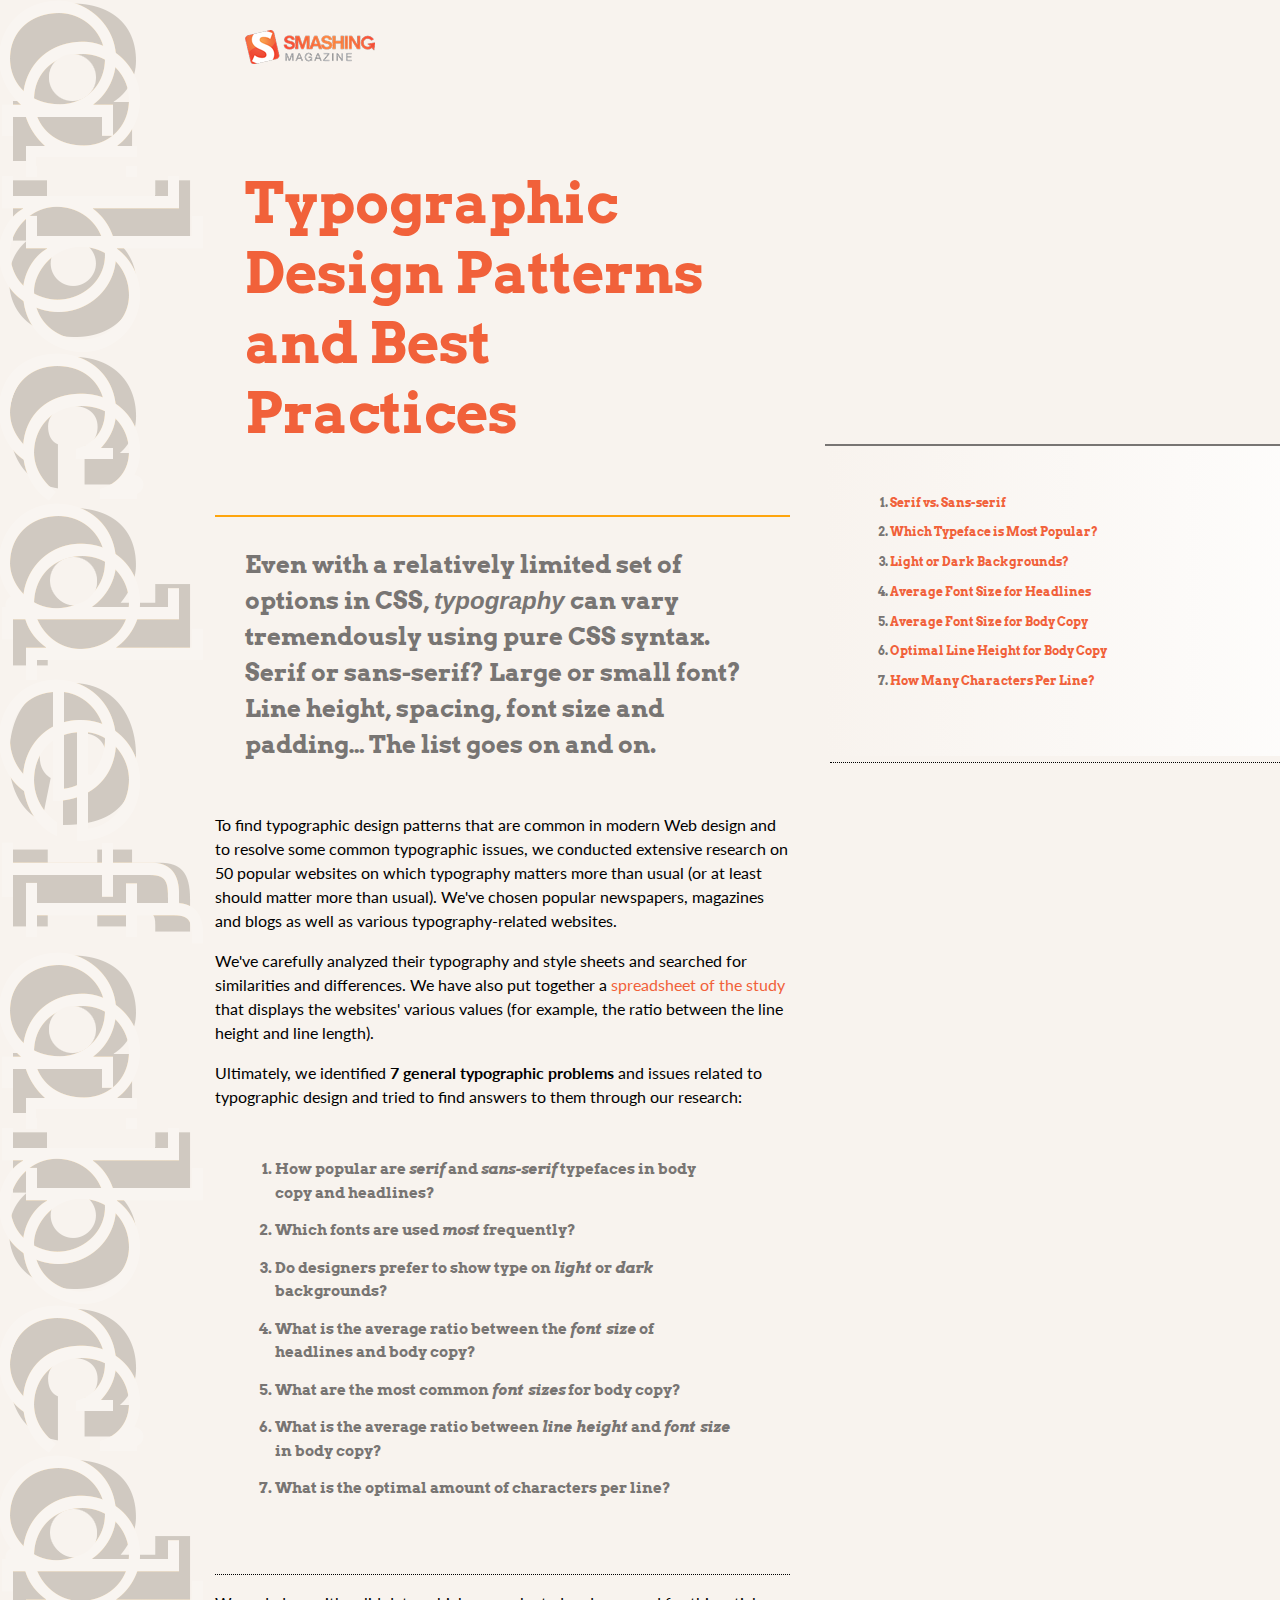
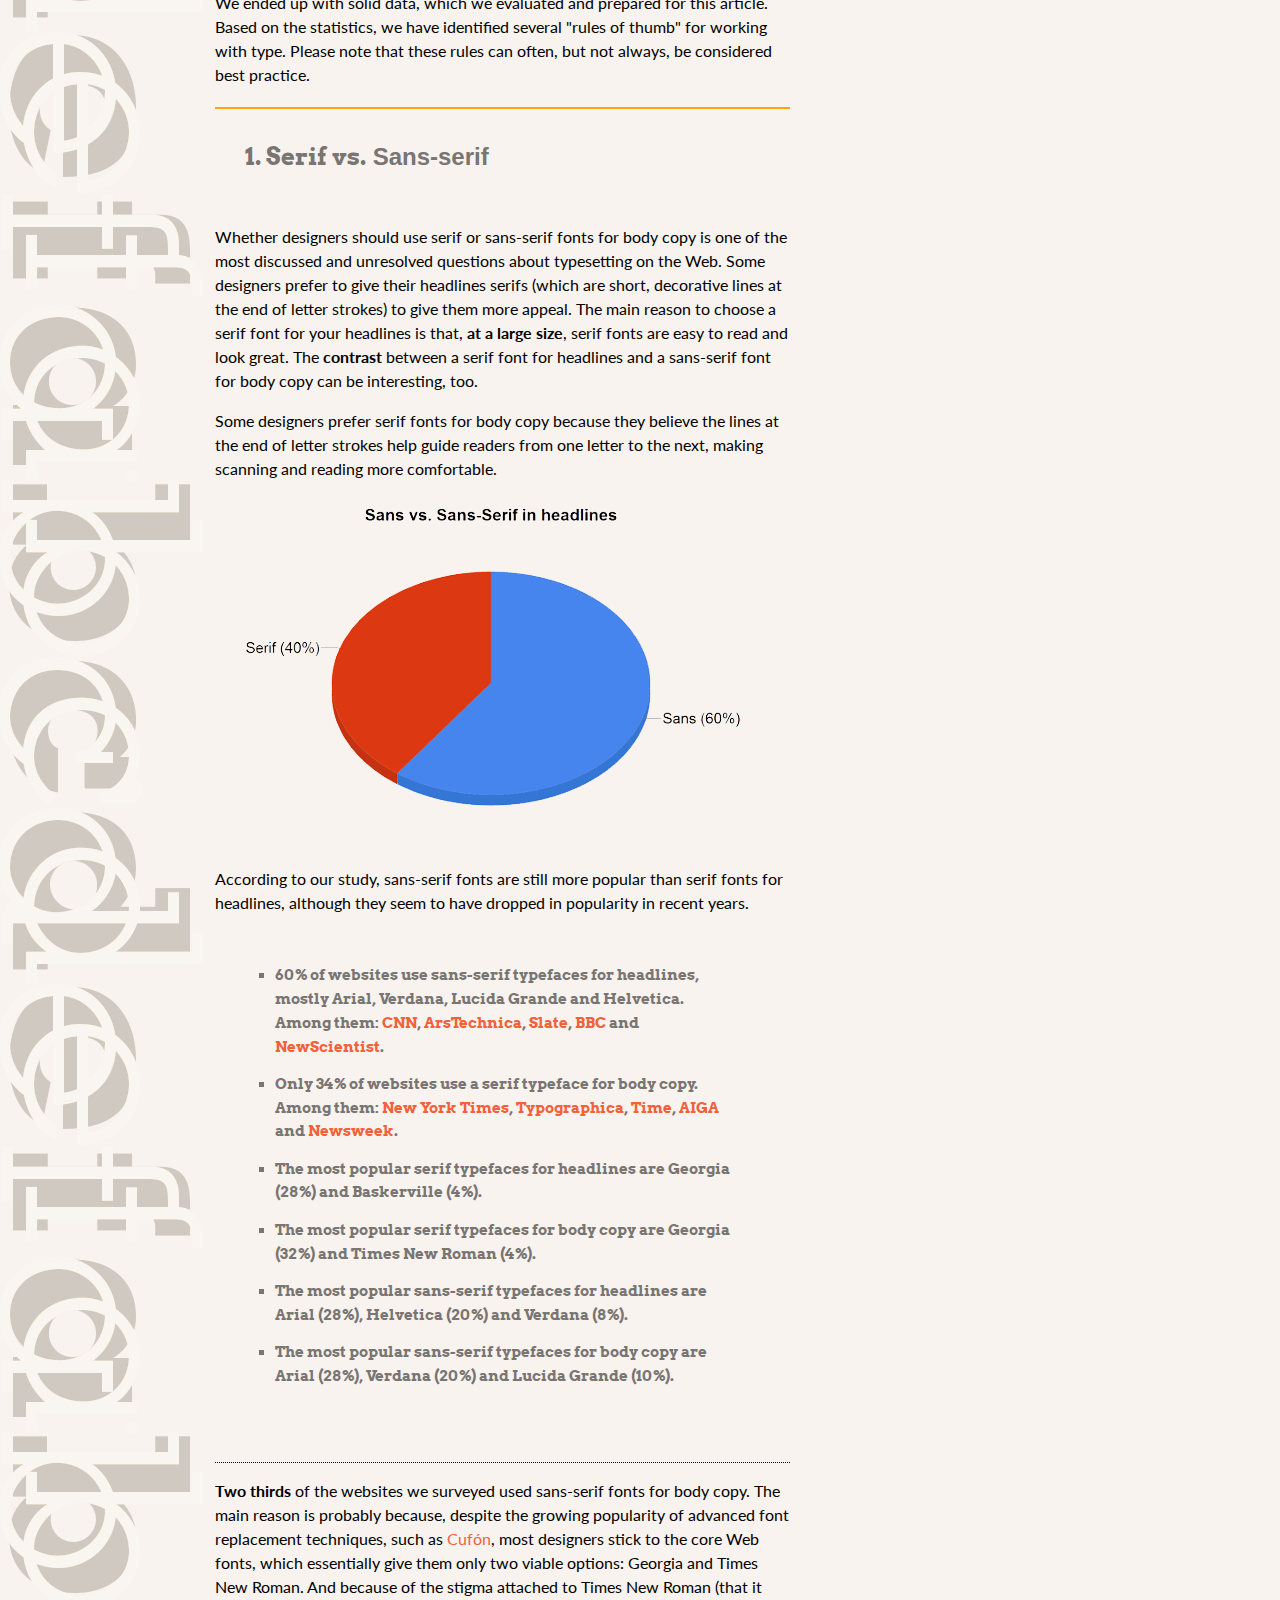
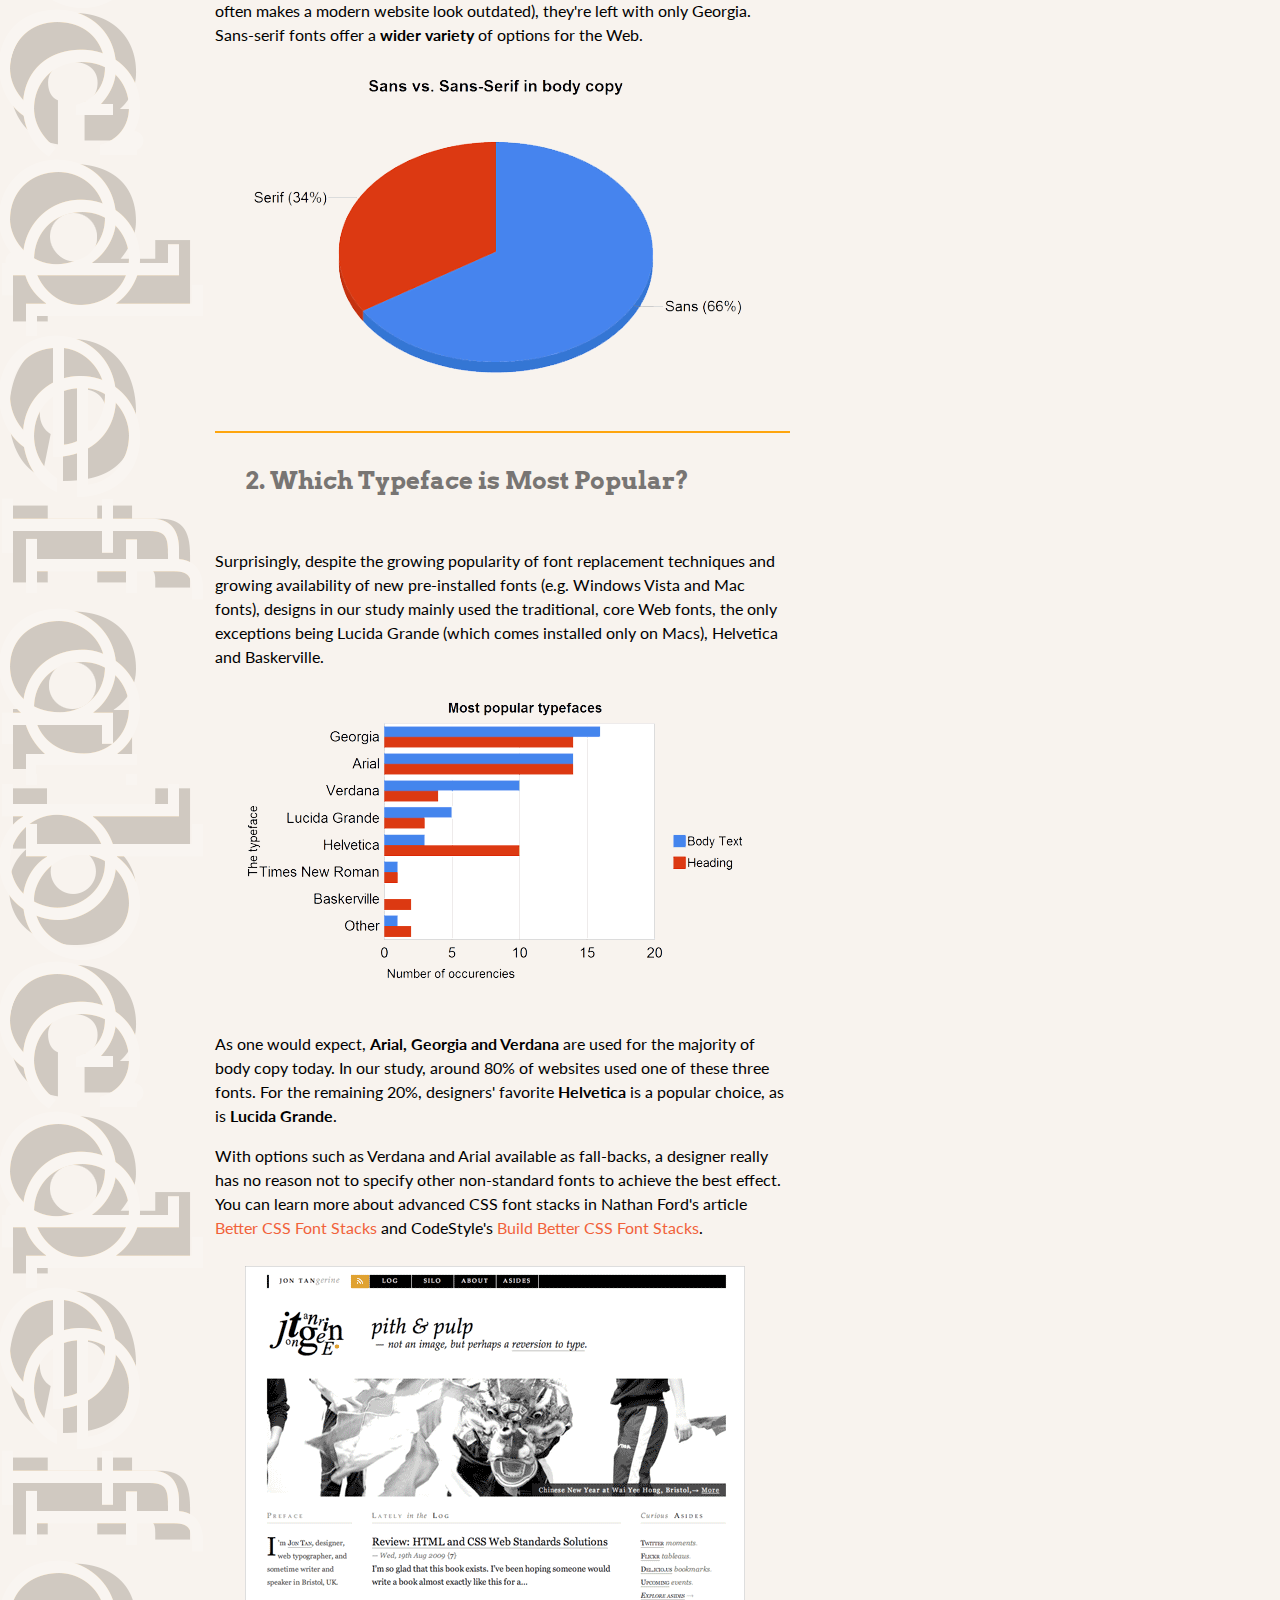
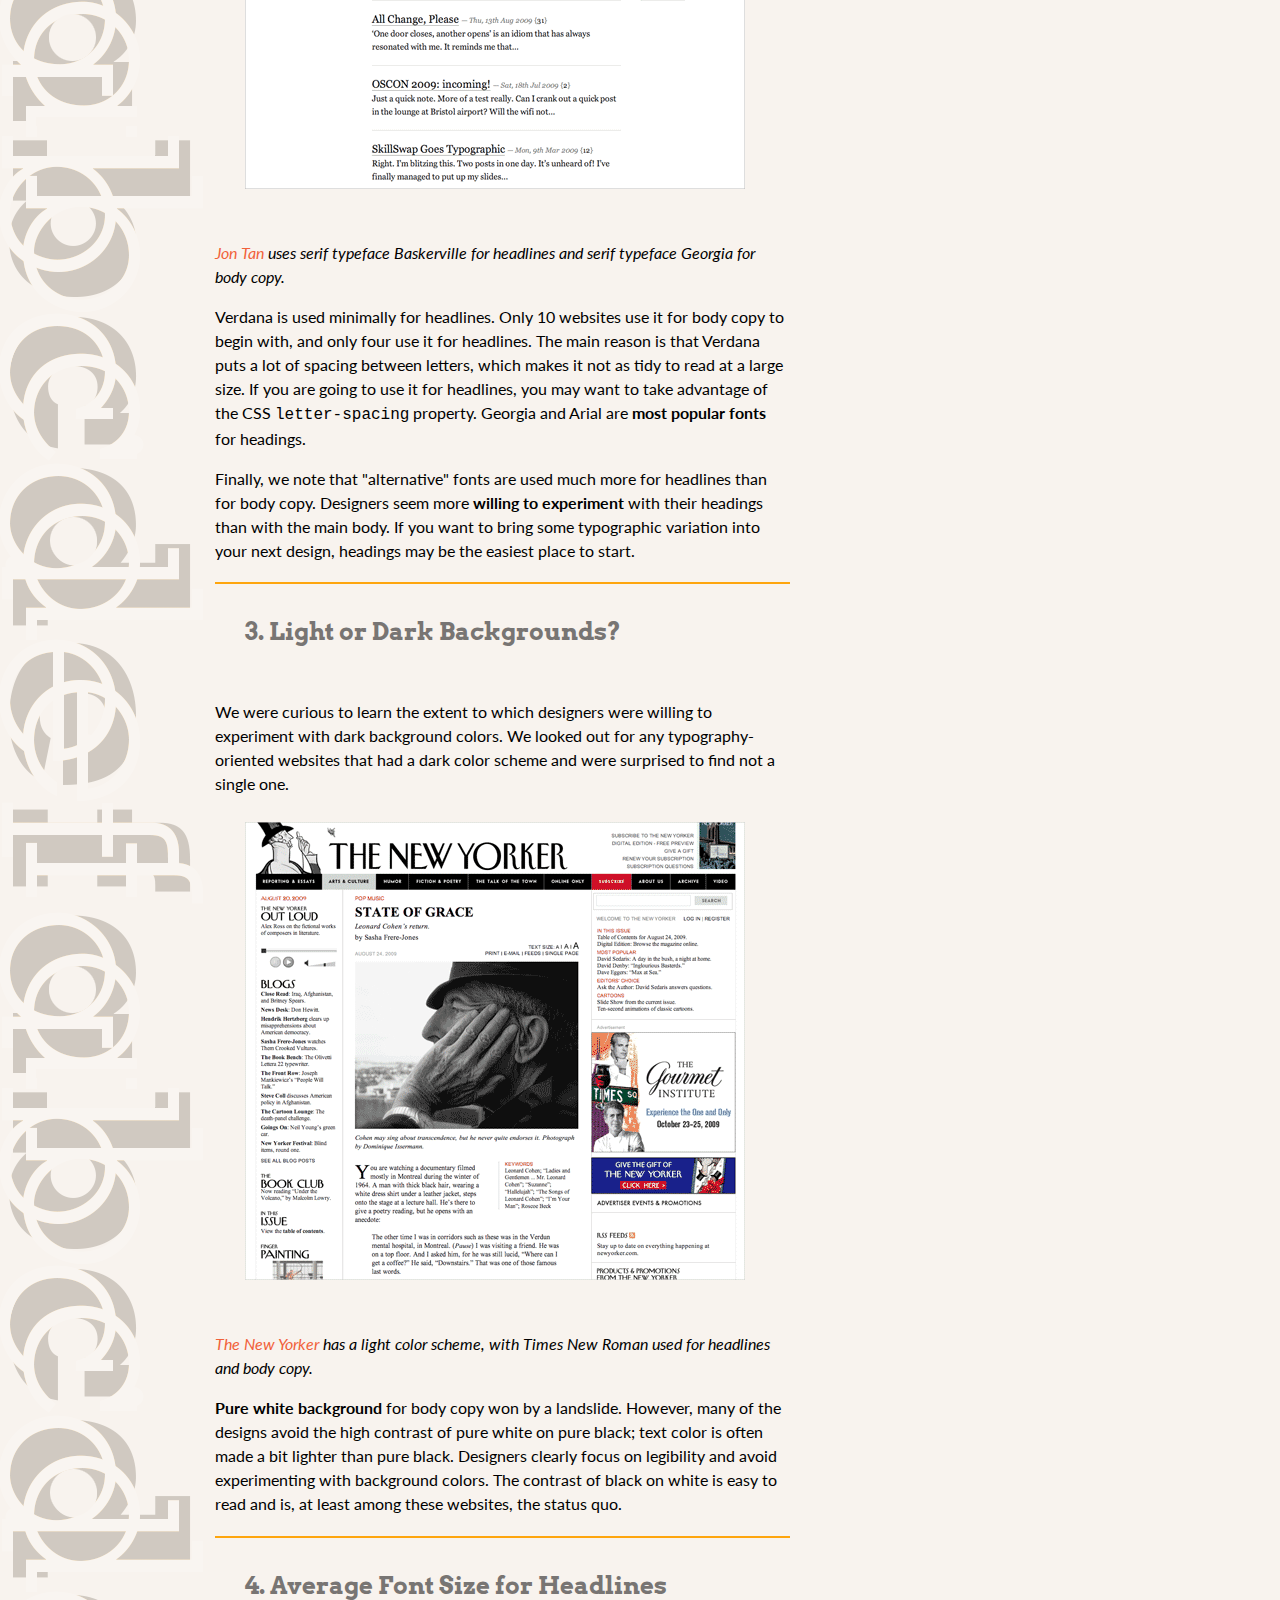
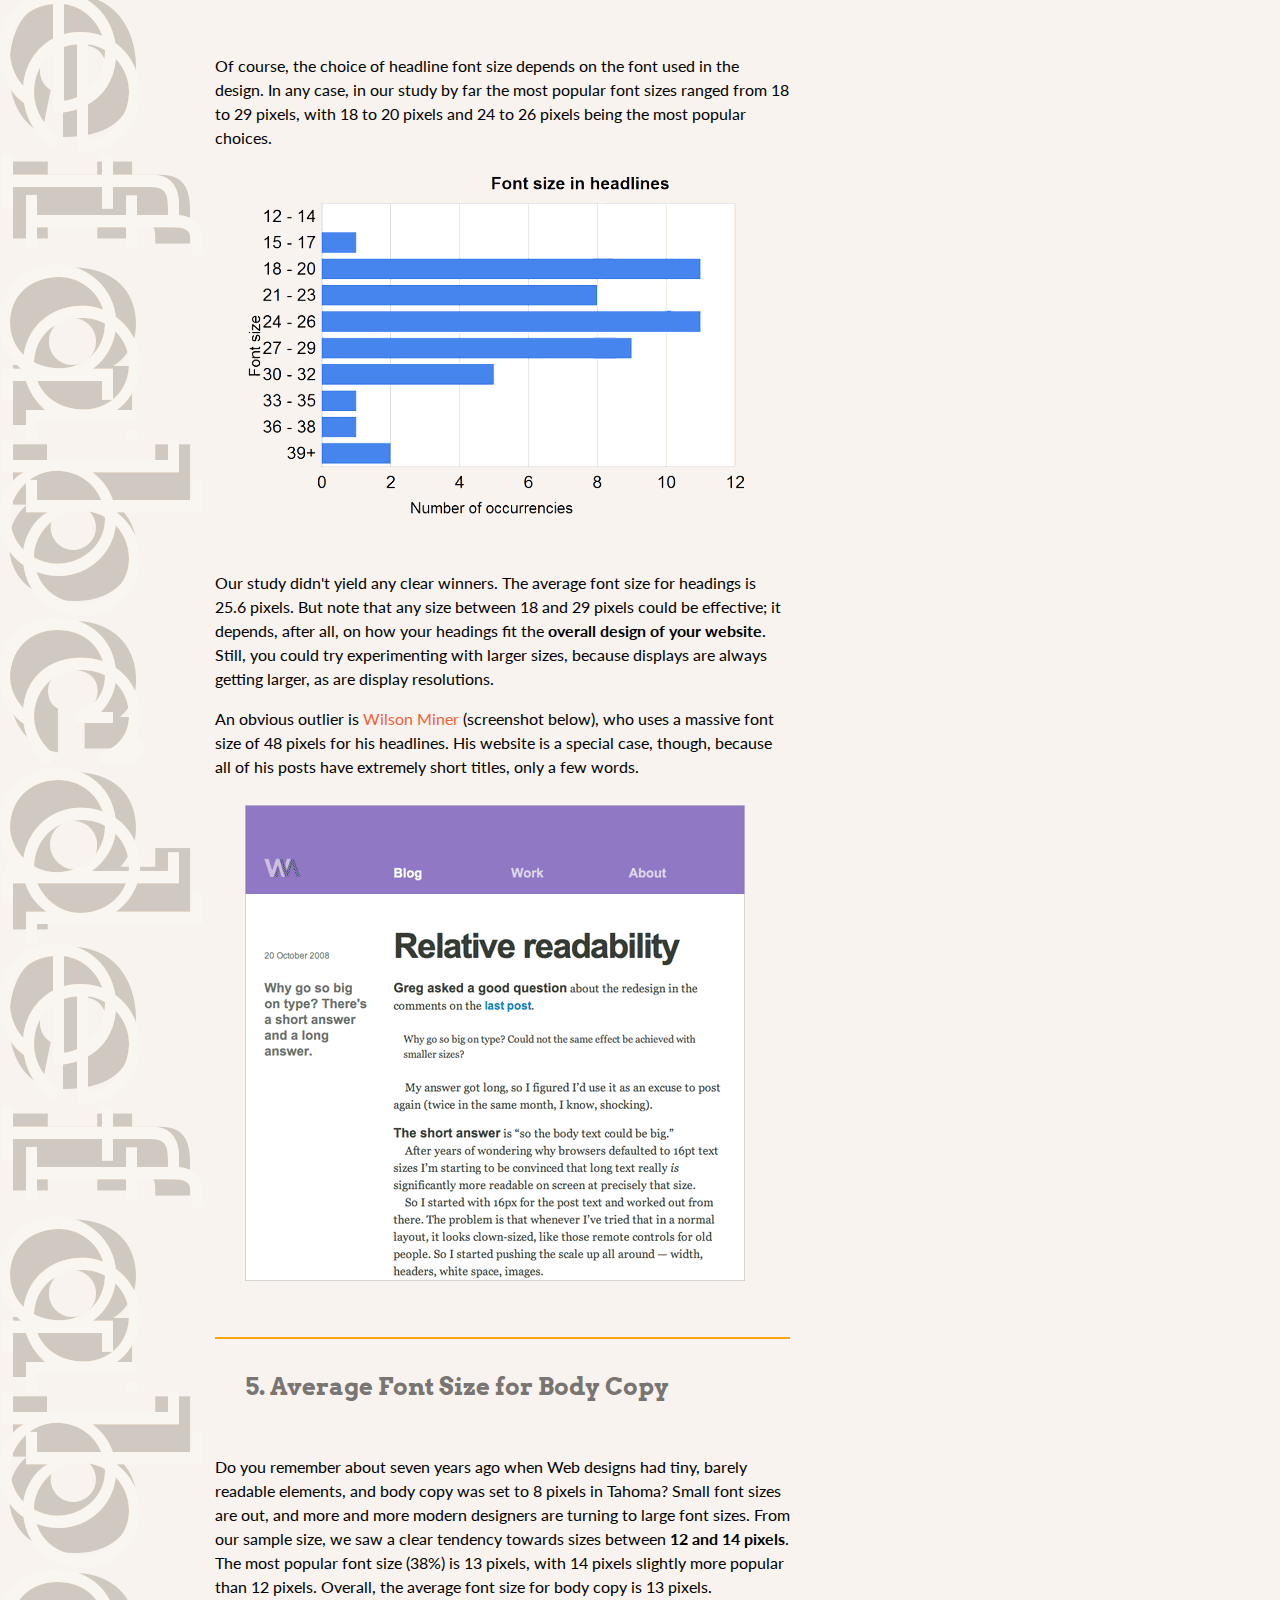
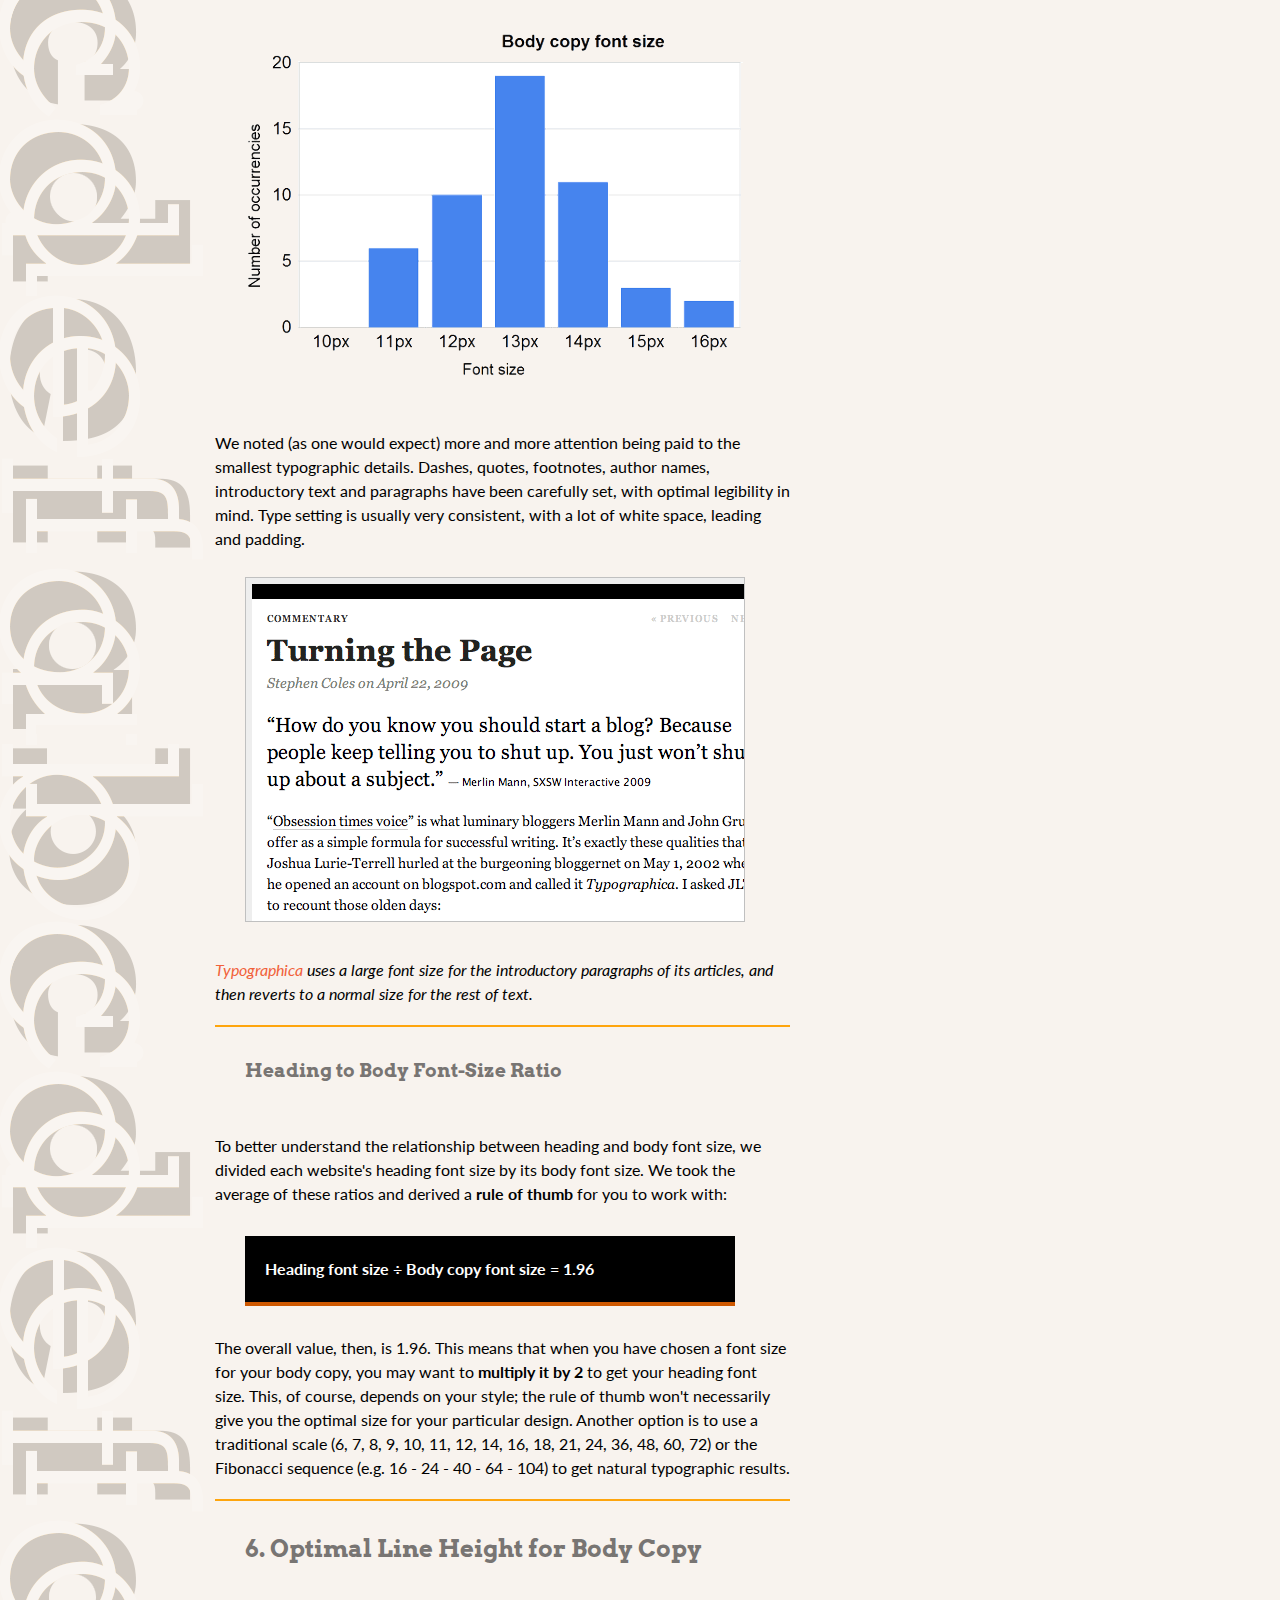
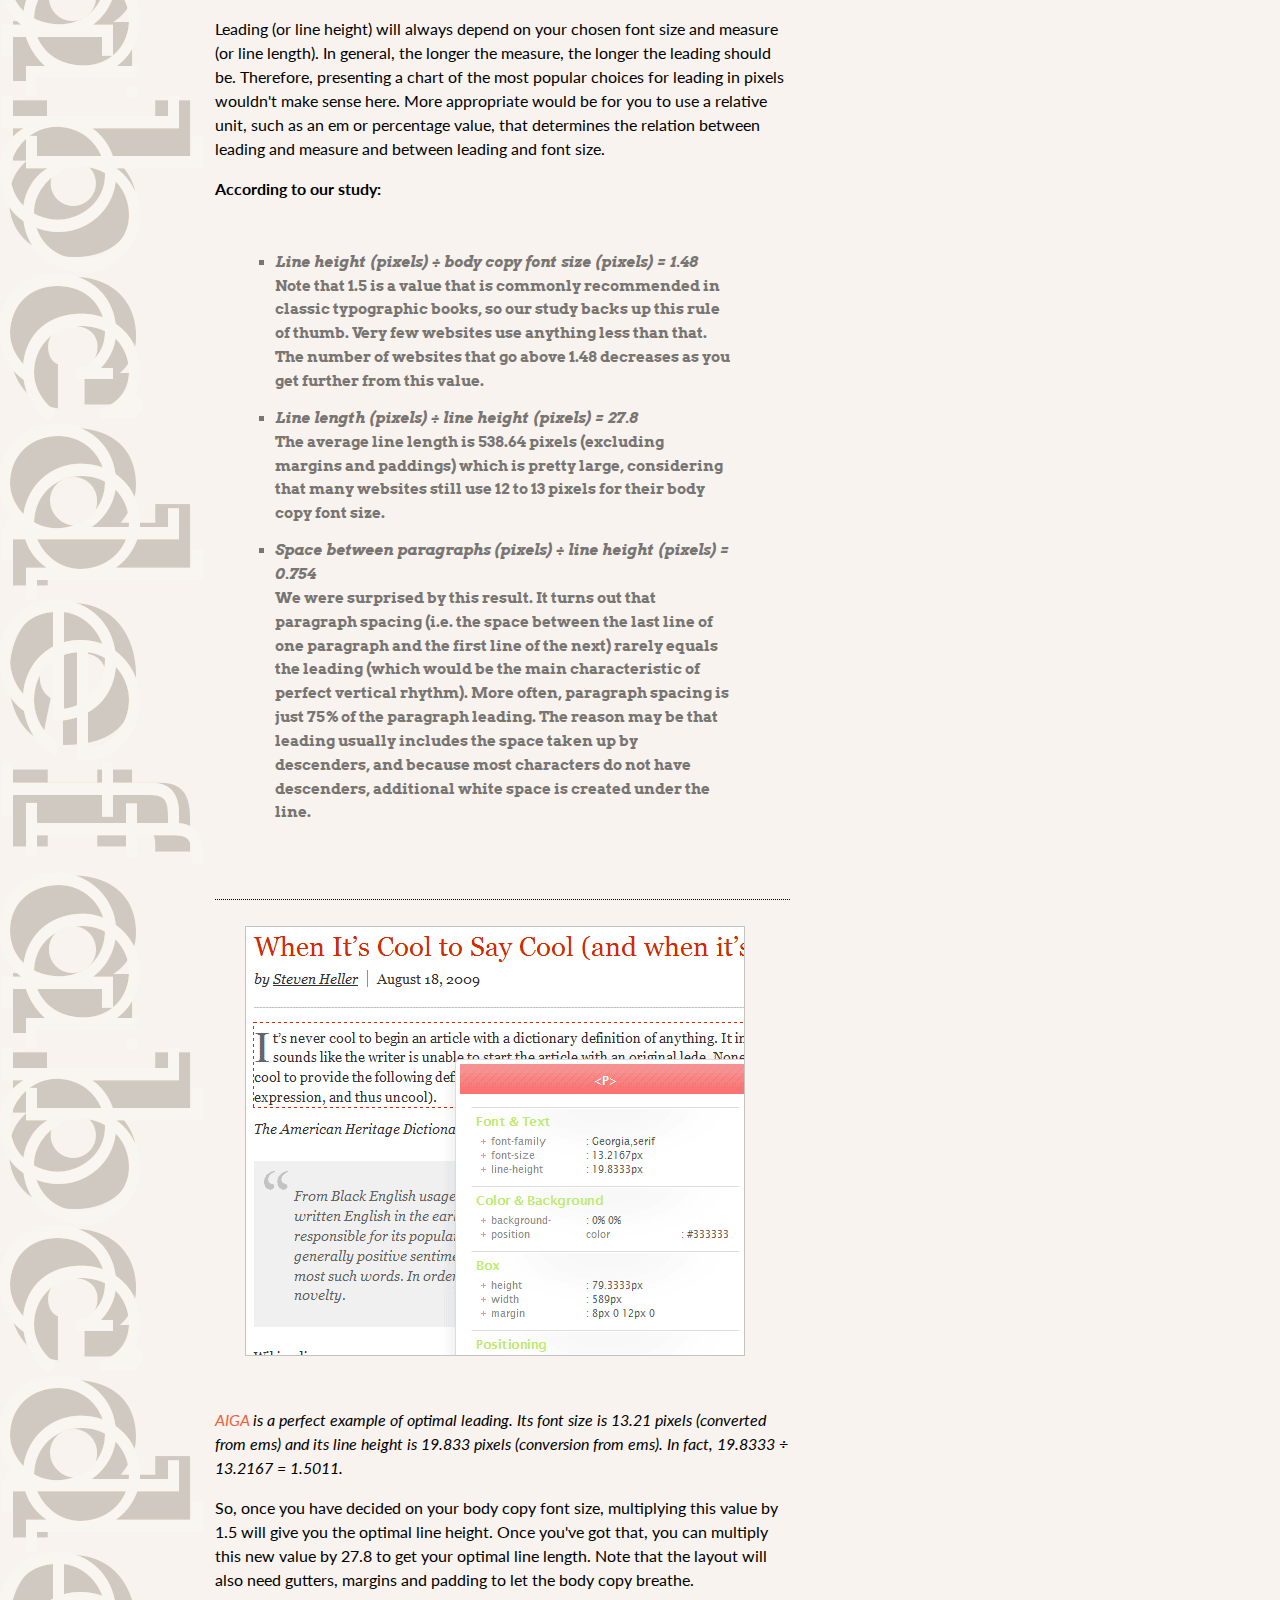
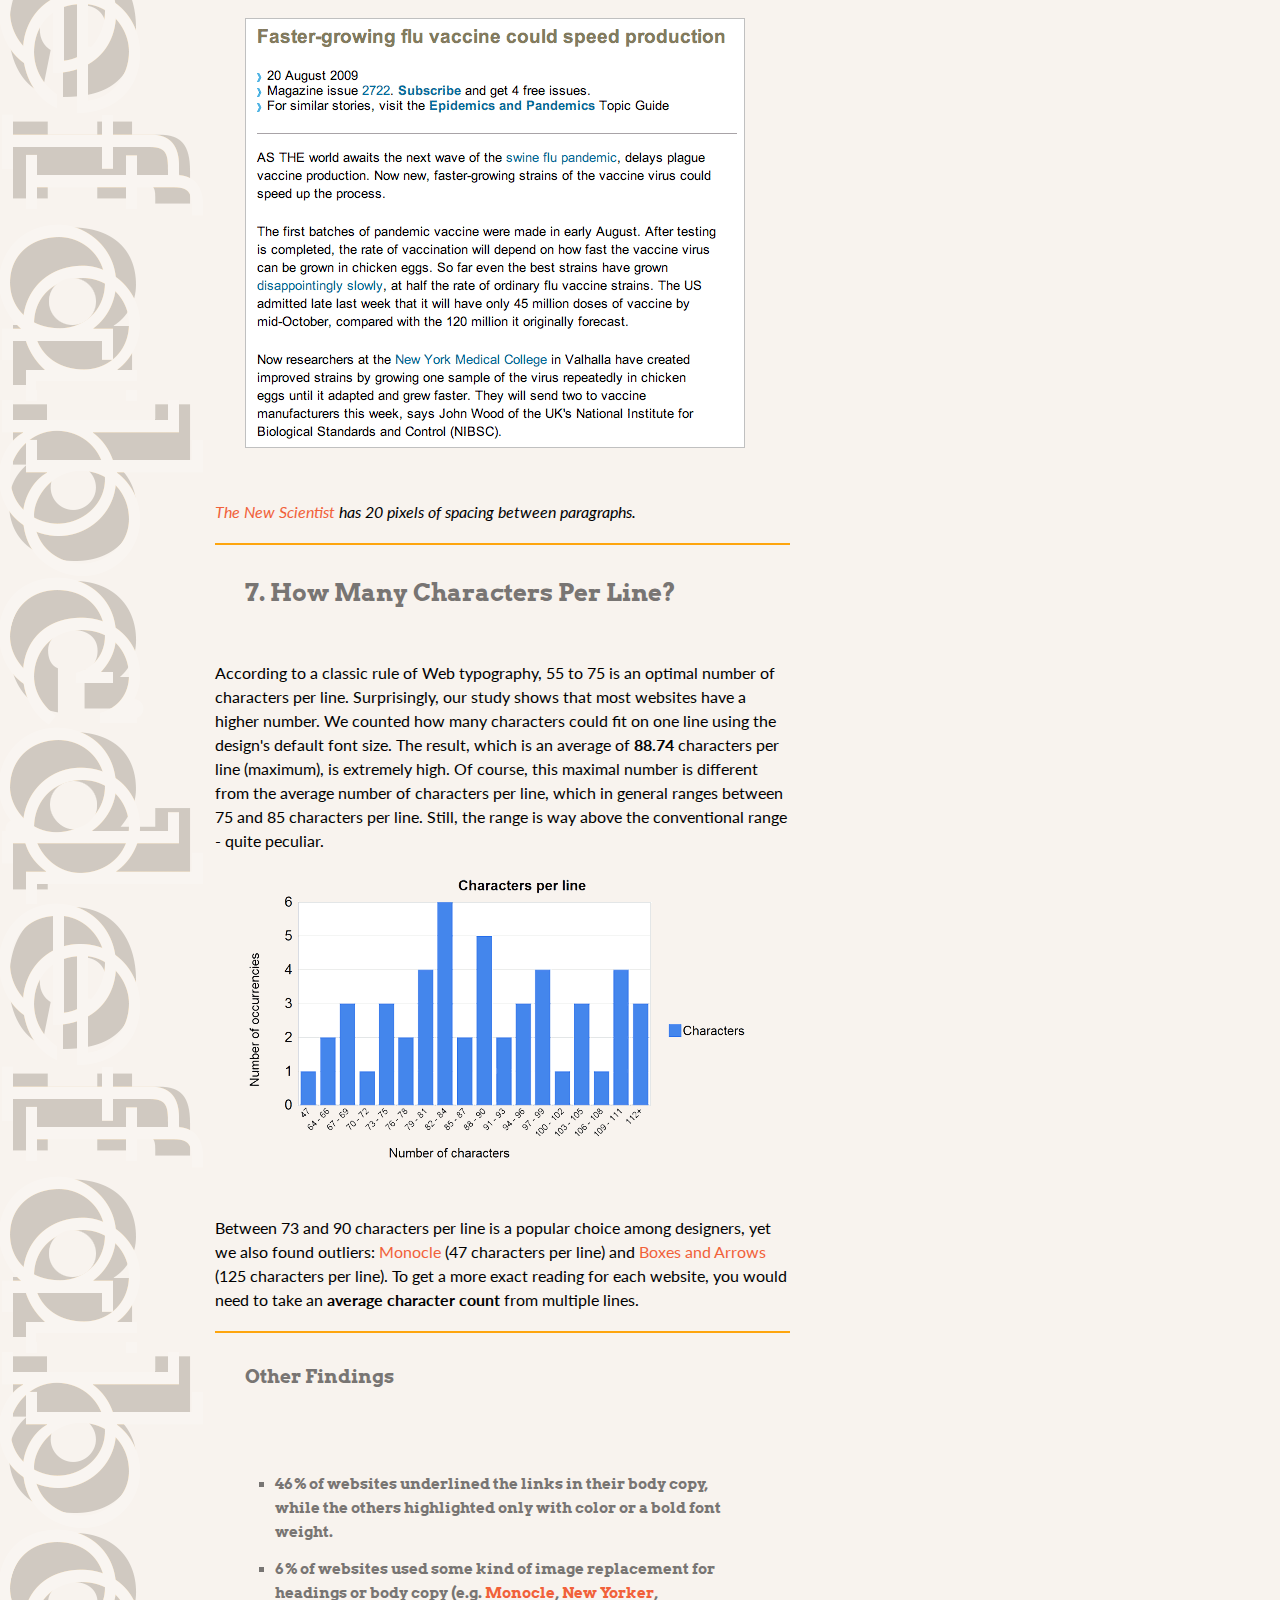
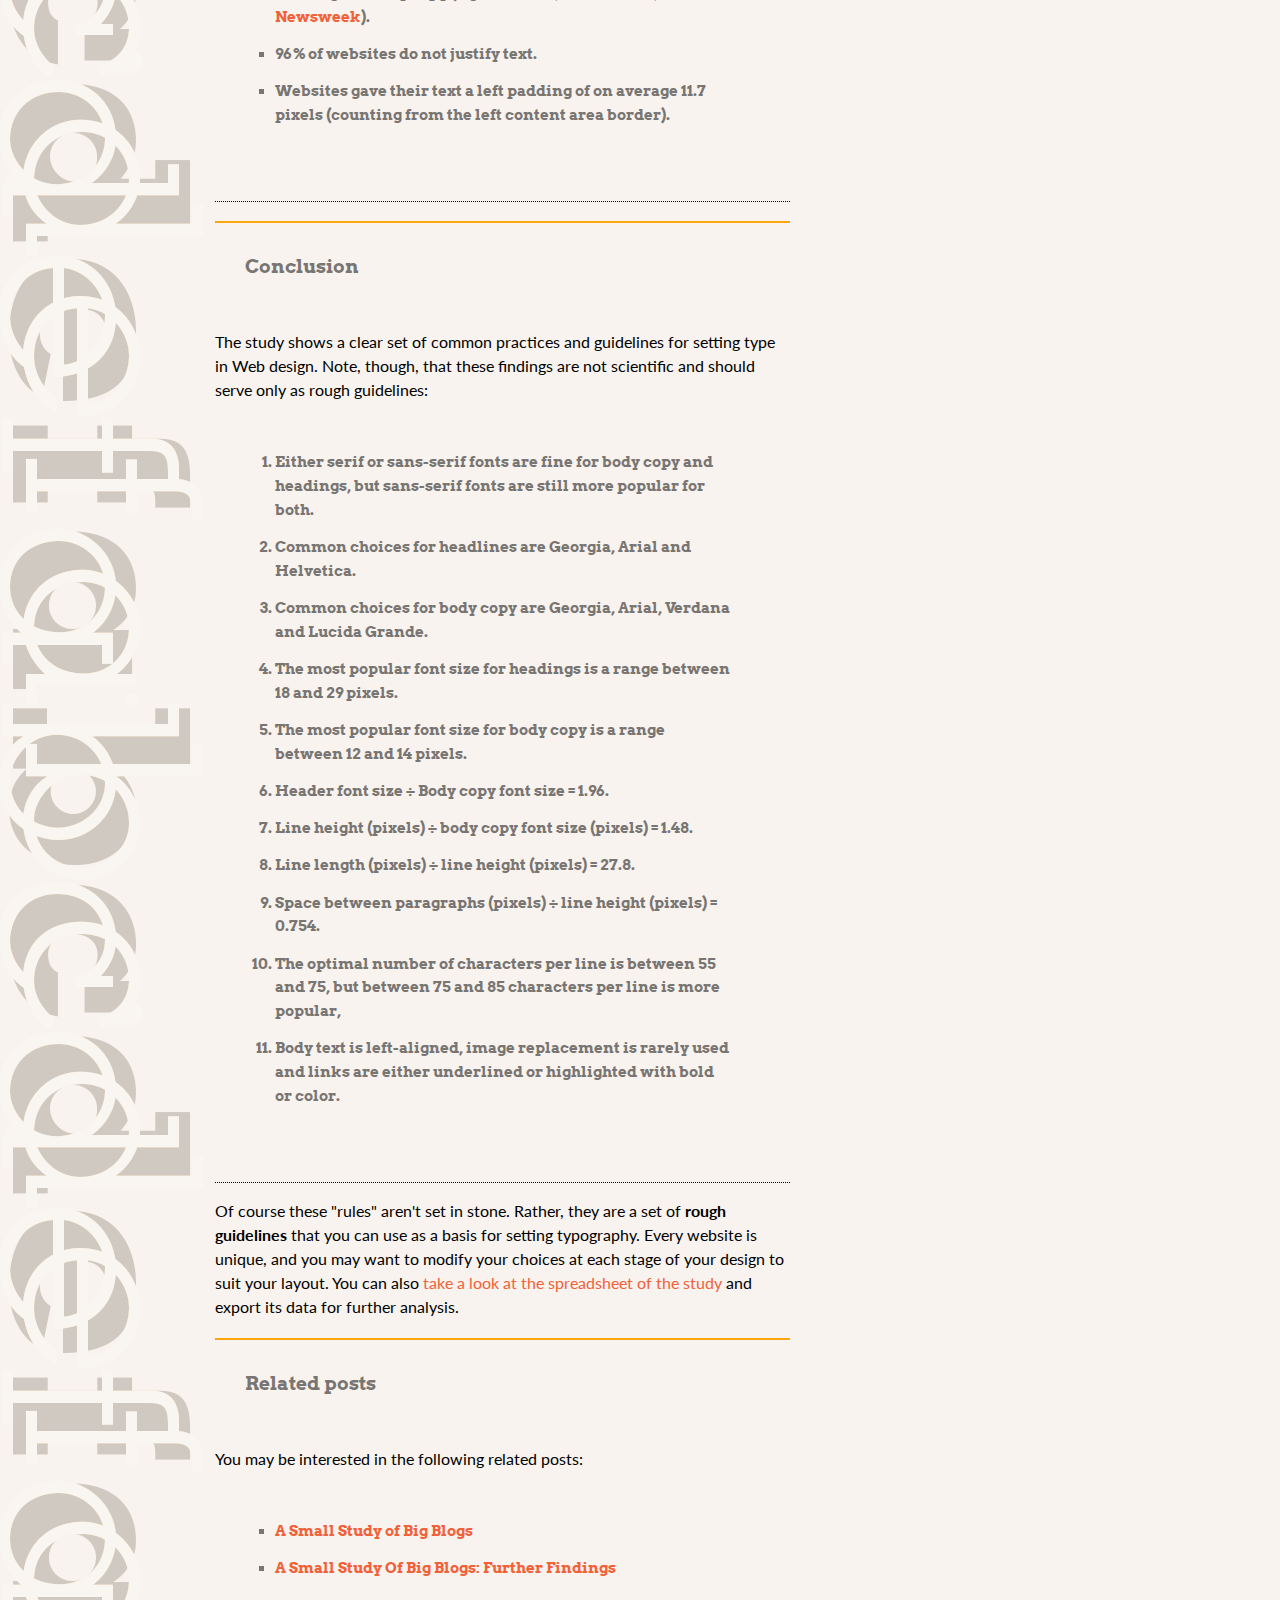
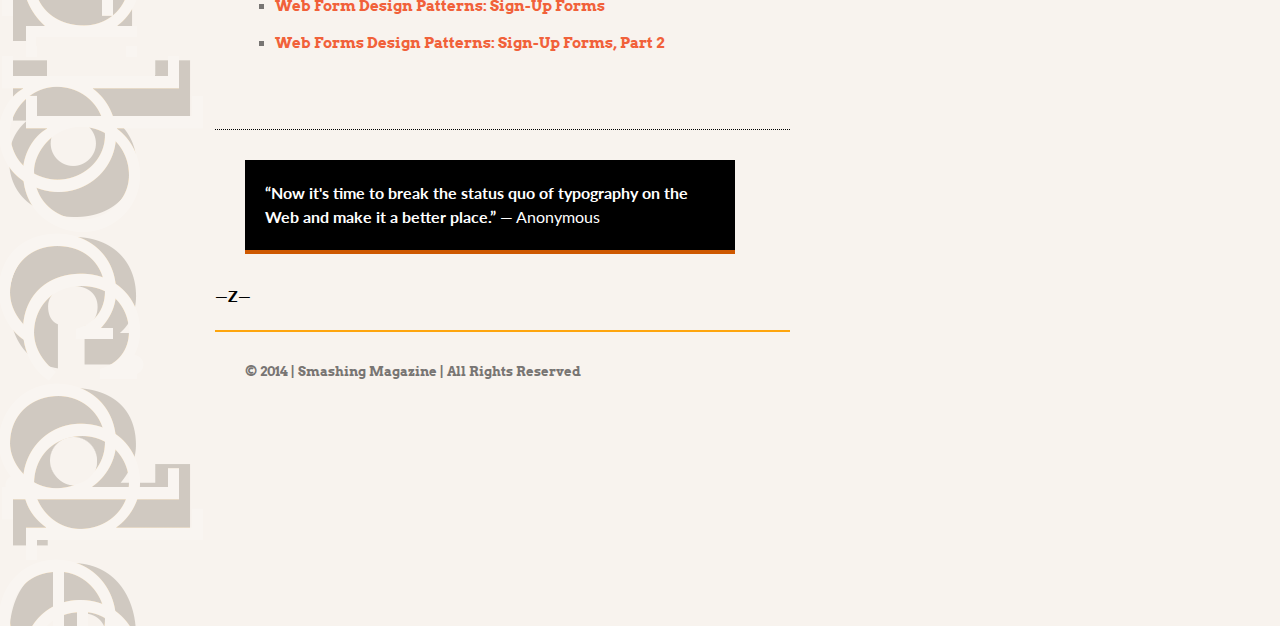
==== commit 38871508: "Styled links, corrected web fonts, added footer" ====
--- a/index.html
+++ b/index.html
@@ -22,7 +22,7 @@
 
 	<header>
 
-			<img src="images/logo.png" alt="Smashing Magazine">
+			<a href="http://www.smashingmagazine.com"><img src="images/logo.png" alt="Smashing Magazine"></a>
 
         <h1>
             <a href="http://www.smashingmagazine.com/2009/08/20/typographic-design-survey-best-practices-from-the-best-blogs/"> Typographic Design Patterns and Best Practices
@@ -70,6 +70,8 @@
         <p>We ended up with solid data, which we evaluated and prepared for this article. Based on the statistics, we have identified several "rules of thumb" for working with type. Please note that these rules can often, but not always, be considered best practice.</p>
         
      </section>
+     
+     <section>
         
         <div id="jump-link-1"><h2>1. Serif vs.<b class="feet"> Sans-serif</b></h2></div>
                 
@@ -104,6 +106,10 @@
         
         <p><img src="images/serif-body-copy.png" alt="Serif-body-copy in Typographic Design Patterns and Best Practices " width="500" height="302" /></p>
         
+        </section>
+        
+        <section>
+        
         <div id="jump-link-2"><h2>2. Which Typeface is Most Popular?</h2></div>
         
         <p>Surprisingly, despite the growing popularity of font replacement techniques and growing availability of new pre-installed fonts (e.g. Windows Vista and Mac fonts), designs in our study mainly used the traditional, core Web fonts, the only exceptions being Lucida Grande (which comes installed only on Macs), Helvetica and Baskerville.</p>
@@ -120,6 +126,10 @@
         
         <p>Verdana is used minimally for headlines. Only 10 websites use it for body copy to begin with, and only four use it for headlines. The main reason is that Verdana puts a lot of spacing between letters, which makes it not as tidy to read at a large size. If you are going to use it for headlines, you may want to take advantage of the CSS <code>letter-spacing</code> property. Georgia and Arial are <strong>most popular fonts</strong> for headings.</p>
         <p>Finally, we note that "alternative" fonts are used much more for headlines than for body copy. Designers seem more <strong>willing to experiment</strong> with their headings than with the main body. If you want to bring some typographic variation into your next design, headings may be the easiest place to start.</p>
+        
+        </section>
+        
+        <section>
         
         <div id="jump-link-3"><h2>3. Light or Dark Backgrounds?</h2></div>
         
@@ -135,6 +145,8 @@
         
         <p><strong>Pure white background</strong> for body copy won by a landslide. However, many of the designs avoid the high contrast of pure white on pure black; text color is often made a bit lighter than pure black. Designers clearly focus on legibility and avoid experimenting with background colors. The contrast of black on white is easy to read and is, at least among these websites, the status quo.</p>
         
+        </section>
+        
         <div id="jump-link-4"><h2>4. Average Font Size for Headlines</h2></div>
         
         <p>Of course, the choice of headline font size depends on the font used in the design. In any case, in our study by far the most popular font sizes ranged from 18 to 29 pixels, with 18 to 20 pixels and 24 to 26 pixels being the most popular choices.</p>
@@ -146,6 +158,10 @@
         <p>An obvious outlier is <a href="http://www.wilsonminer.com/">Wilson Miner</a> (screenshot below), who uses a massive font size of 48 pixels for his headlines. His website is a special case, though, because all of his posts have extremely short titles, only a few words.</p>
         
         <div class="image-hover"><p><a href="http://www.wilsonminer.com/"><img src="images/miner.gif" alt="Miner in Typographic Design Patterns and Best Practices " width="500" height="476" /></a></p></div>
+        
+        </section>
+        
+        <section>
         
         <div id="jump-link-5"><h2>5. Average Font Size for Body Copy</h2></div>
         
@@ -167,6 +183,10 @@
         </blockquote>
         
         <p>The overall value, then, is 1.96. This means that when you have chosen a font size for your body copy, you may want to <strong>multiply it by 2</strong> to get your heading font size. This, of course, depends on your style; the rule of thumb won't necessarily give you the optimal size for your particular design. Another option is to use a traditional scale (6, 7, 8, 9, 10, 11, 12, 14, 16, 18, 21, 24, 36, 48, 60, 72) or the Fibonacci sequence (e.g. 16 - 24 - 40 - 64 - 104) to get natural typographic results.</p>
+        
+        </section>
+        
+        <section>
         
         <div id="jump-link-6"><h2>6. Optimal Line Height for Body Copy</h2></div>
         
@@ -196,6 +216,10 @@
         
         <p><em><a href="http://www.newscientist.com/">The New Scientist</a> has 20 pixels of spacing between paragraphs.</em></p>
         
+        </section>
+        
+        <section>
+        
         <div id="jump-link-7"><h2>7. How Many Characters Per Line?</h2></div>
         
         <p>According to a classic rule of Web typography, 55 to 75 is an optimal number of characters per line. Surprisingly, our study shows that most websites have a higher number. We counted how many characters could fit on one line using the design's default font size. The result, which is an average of <strong>88.74</strong> characters per line (maximum), is extremely high. Of course, this maximal number is different from the average number of characters per line, which in general ranges between 75 and 85 characters per line. Still, the range is way above the conventional range - quite peculiar.</p>
@@ -203,6 +227,10 @@
         <p><img src="images/characters-per-line.png" alt="Characters-per-line in Typographic Design Patterns and Best Practices " width="500" height="285" /></p>
         
         <p>Between 73 and 90 characters per line is a popular choice among designers, yet we also found outliers: <a href="http://monocle.com/sections/edits/Magazine-Articles/If-you-please-sir-/">Monocle</a> (47 characters per line) and <a href="http://boxesandarrows.com/">Boxes and Arrows</a> (125 characters per line). To get a more exact reading for each website, you would need to take an <strong>average character count</strong> from multiple lines.</p>
+        
+        </section>
+        
+        <section>
         
         <h3>Other Findings</h3>
         
@@ -212,6 +240,10 @@
           <li>96% of websites do not justify text.</li>
           <li>Websites gave their text a left padding of on average 11.7 pixels (counting from the left content area border).</li>
         </ul>
+        
+        </section>
+        
+        <summary>
         
         <h3>Conclusion</h3>
         
@@ -232,6 +264,10 @@
         
         <p>Of course these "rules" aren't set in stone. Rather, they are a set of <strong>rough guidelines</strong> that you can use as a basis for setting typography. Every website is unique, and you may want to modify your choices at each stage of your design to suit your layout. You can also <a href="http://spreadsheets.google.com/ccc?key=0AsK4MoYiBVMldE12V3FJYk95YVRUZ18xNDJNOVRrSHc&amp;hl=de">take a look at the spreadsheet of the study</a> and export its data for further analysis.</p>
         
+        </summary>
+        
+        <aside>
+        
         <h3>Related posts</h3>
         
         <p>You may be interested in the following related posts:</p>
@@ -249,6 +285,14 @@
         
         <p><b>—Z—</b></p>
         
+        </aside>
+        
+        <footer>
+        
+          	<h5>© 2014 | Smashing Magazine | All Rights Reserved</h5>
+        
+        </footer>
+        
     </div>
         
     </body>
--- a/style.css
+++ b/style.css
@@ -453,6 +453,13 @@
 		padding: 30px;
 		}
 		
+h3, h4, h5		{
+		font-family: 'Arvo', serif;
+		line-height: 150%;
+		color: #787573;
+		border-top: 2px solid #FEA50D;
+		padding: 30px;
+		}	
 
 blockquote	{
         border-bottom: 4px solid #CE5800;
@@ -524,7 +531,7 @@
 		width: 600px;
 		height: 300px;
 		background: linear-gradient(90deg, #f8f3ee, white);
-		border-top: 2px solid black;
+		border-top: 2px solid #787573;
 		font-family: 'Arvo', serif;
 		font-weight: bold;
 		font-size: 80%;
